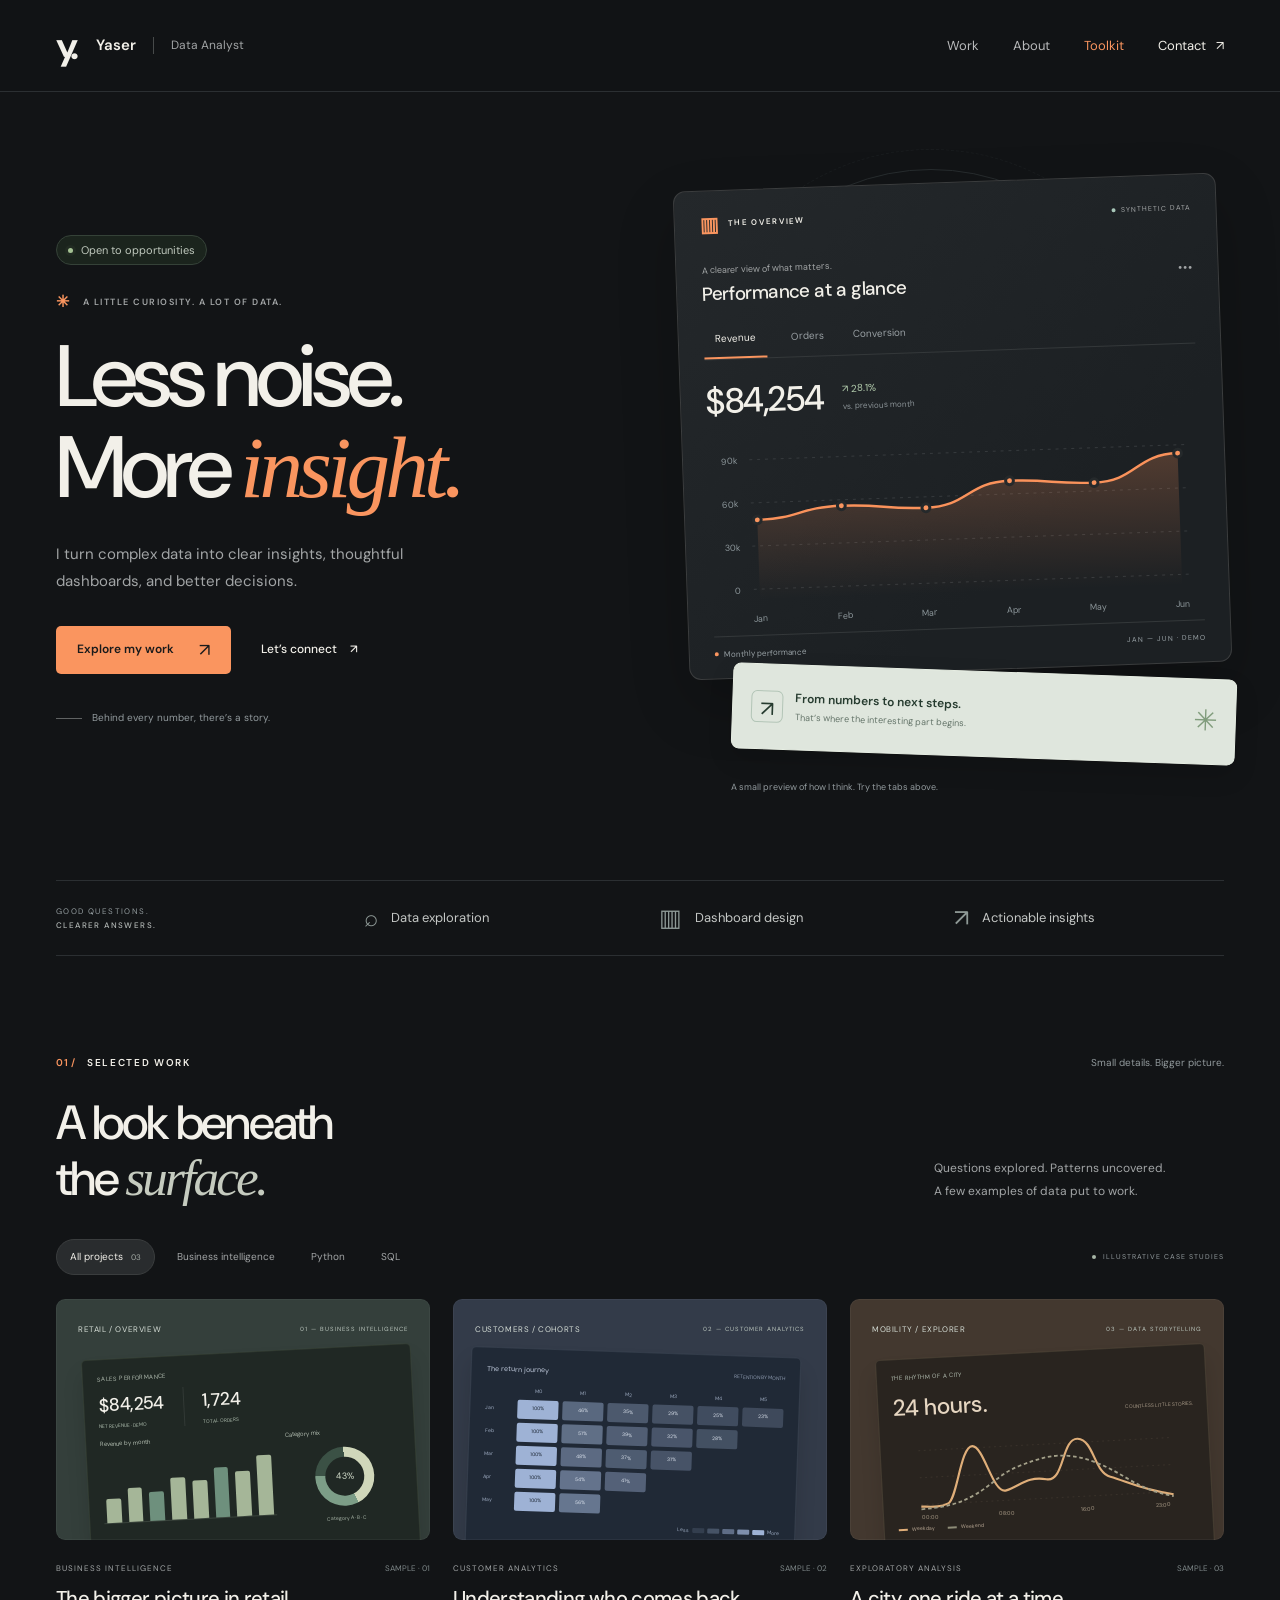
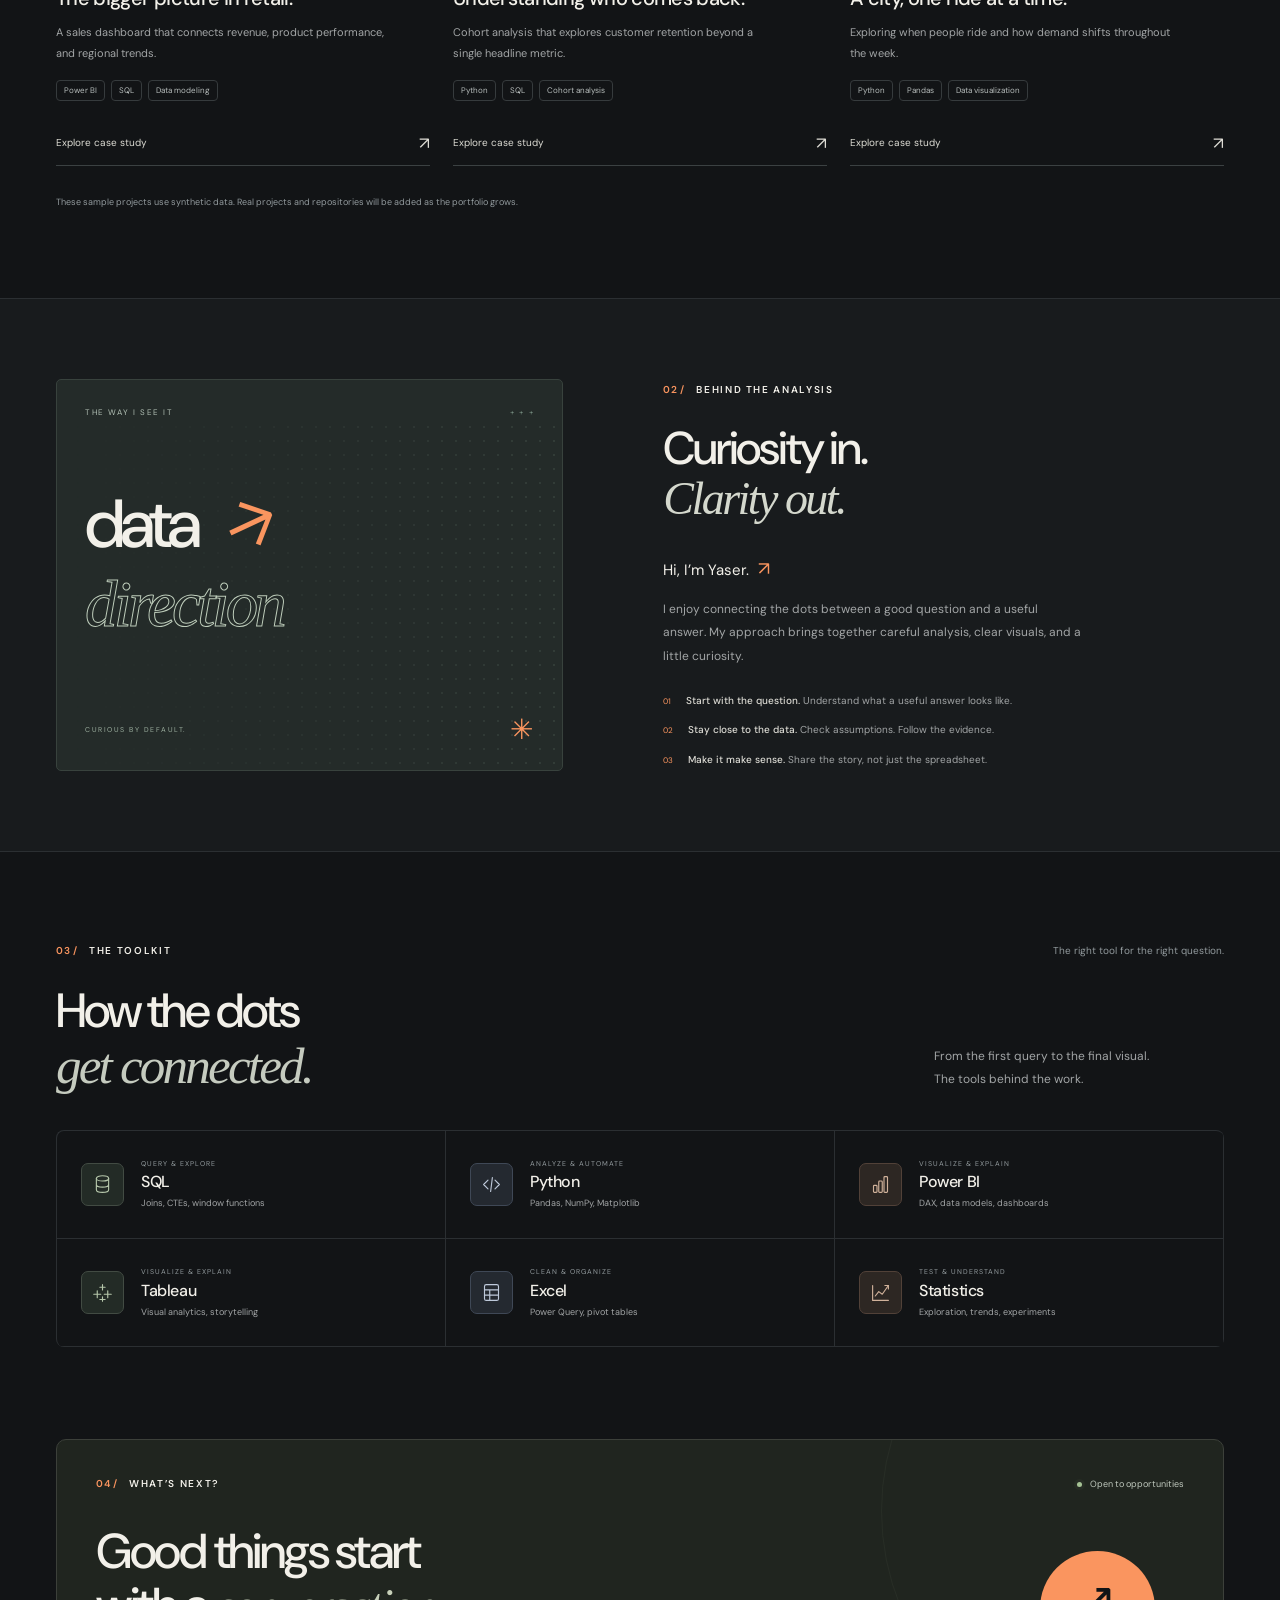
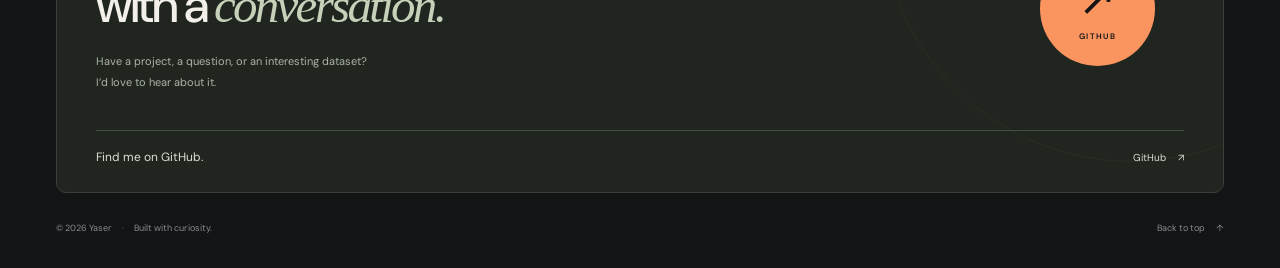
==== index.html @ 21f05e48 "Build interactive data analytics portfolio" ====
<!DOCTYPE html>
<html lang="en">
<head>
  <meta charset="UTF-8">
  <meta name="viewport" content="width=device-width, initial-scale=1.0">
  <meta name="theme-color" content="#121416">
  <meta name="description" content="Yaser's data analytics portfolio. Explore dashboards, thoughtful analysis, and the stories behind the numbers.">
  <meta property="og:type" content="website">
  <meta property="og:title" content="Yaser — Data & direction">
  <meta property="og:description" content="Clear insights. Thoughtful dashboards. Better decisions.">
  <title>Yaser — Data & direction</title>
  <link rel="icon" type="image/svg+xml" href="./assets/favicon.svg">
  <link rel="stylesheet" href="./styles.css">
  <script src="./portfolio.js" defer></script>
  <script src="./app.js" defer></script>
</head>
<body>
  <a class="skip-link" href="#main">Skip to content</a>
  <header class="site-header">
    <div class="container header-inner">
      <a class="brand" href="#home" aria-label="Yaser, home"><span class="brand-mark" data-initials>y.</span><span class="brand-name" data-name>Yaser</span><span class="brand-divider"></span><span class="brand-role" data-role>Data Analyst</span></a>
      <nav aria-label="Main navigation" class="desktop-nav"><a href="#work">Work</a><a href="#about">About</a><a href="#toolkit">Toolkit</a><a href="#contact">Contact <span aria-hidden="true">↗</span></a></nav>
      <button class="menu-toggle" aria-controls="mobile-nav" aria-expanded="false" aria-label="Open navigation"><span></span><span></span></button>
    </div>
    <nav id="mobile-nav" class="mobile-nav" aria-label="Mobile navigation" hidden><a href="#work">Work</a><a href="#about">About</a><a href="#toolkit">Toolkit</a><a href="#contact">Contact ↗</a></nav>
  </header>
  <main id="main" tabindex="-1">
    <section class="hero container" id="home" aria-labelledby="hero-title">
      <div class="hero-copy">
        <div class="availability"><span class="status-dot"></span><span data-availability>Open to opportunities</span></div>
        <p class="eyebrow hero-eyebrow"><span class="tiny-cross" aria-hidden="true">✳</span> A LITTLE CURIOSITY. A LOT OF DATA.</p>
        <h1 id="hero-title">Less noise.<br>More <span class="serif-accent">insight</span><span class="orange-period">.</span></h1>
        <p class="hero-intro" data-introduction>I turn complex data into clear insights, thoughtful dashboards, and better decisions.</p>
        <div class="hero-actions"><a href="#work" class="button button-primary">Explore my work <span aria-hidden="true">↗</span></a><a href="#contact" class="text-link">Let’s connect <span aria-hidden="true">↗</span></a></div>
        <div class="hero-note"><span class="note-line"></span><span>Behind every number, there’s a story.</span></div>
      </div>
      <div class="hero-visual" aria-label="Interactive sample analytics dashboard">
        <div class="visual-orbit orbit-one"></div><div class="visual-orbit orbit-two"></div>
        <div class="dashboard">
          <div class="dashboard-topline"><span class="dashboard-logo"><span aria-hidden="true">▥</span> THE OVERVIEW</span><span class="sample-dot">SYNTHETIC DATA</span></div>
          <div class="dashboard-heading"><div><p class="dashboard-kicker">A clearer view of what matters.</p><h2>Performance at a glance</h2></div><span class="dashboard-menu" aria-hidden="true">···</span></div>
          <div class="dashboard-tabs" role="group" aria-label="Choose a performance metric"><button data-metric="revenue" aria-pressed="true">Revenue</button><button data-metric="orders" aria-pressed="false">Orders</button><button data-metric="conversion" aria-pressed="false">Conversion</button></div>
          <div class="dashboard-metric" aria-live="polite" aria-atomic="true"><span id="metric-value">$84,254</span><div><span class="metric-trend" id="metric-trend">↗ 28.1%</span><span class="metric-comparison">vs. previous month</span></div></div>
          <div class="chart-wrap" id="hero-chart"><div class="chart-tooltip" id="chart-tooltip" hidden></div><svg id="performance-chart" viewBox="0 0 500 196" role="img" aria-labelledby="chart-title chart-desc"><title id="chart-title">Sample monthly revenue</title><desc id="chart-desc">Synthetic revenue rises from January to June. Choose a metric to explore other trends.</desc><defs><linearGradient id="chart-fill" x1="0" y1="0" x2="0" y2="1"><stop offset="0%" stop-color="#fa925b" stop-opacity=".24"/><stop offset="100%" stop-color="#fa925b" stop-opacity="0"/></linearGradient></defs><g class="chart-grid"><path d="M42 20H488M42 64H488M42 108H488M42 152H488"/></g><g class="chart-y" id="chart-y"></g><path id="chart-area" fill="url(#chart-fill)"/><path id="chart-line" fill="none" stroke="#fa925b" stroke-width="2.5" stroke-linecap="round" stroke-linejoin="round"/><g id="chart-points"></g><g class="chart-x"><text x="48" y="185">Jan</text><text x="134" y="185">Feb</text><text x="220" y="185">Mar</text><text x="306" y="185">Apr</text><text x="392" y="185">May</text><text x="478" y="185">Jun</text></g></svg></div>
          <div class="dashboard-bottom"><span><i></i> Monthly performance</span><span>JAN — JUN · DEMO</span></div>
        </div>
        <div class="insight-note"><span class="insight-icon" aria-hidden="true">↗</span><div><strong>From numbers to next steps.</strong><span>That’s where the interesting part begins.</span></div><span class="insight-spark" aria-hidden="true">✳</span></div>
        <span class="visual-caption">A small preview of how I think. Try the tabs above.</span>
      </div>
    </section>
    <div class="container expertise-strip" aria-label="Areas of focus"><span>GOOD QUESTIONS.<br><strong>CLEARER ANSWERS.</strong></span><div><span class="strip-icon" aria-hidden="true">⌕</span> Data exploration</div><div><span class="strip-icon" aria-hidden="true">▥</span> Dashboard design</div><div><span class="strip-icon" aria-hidden="true">↗</span> Actionable insights</div></div>
    <section class="section work-section container" id="work" aria-labelledby="work-title">
      <div class="section-top"><p class="eyebrow"><span class="section-index">01 /</span> SELECTED WORK</p><span class="section-side-note">Small details. Bigger picture.</span></div>
      <div class="section-heading"><h2 id="work-title">A look beneath<br>the <span class="serif-accent">surface.</span></h2><p>Questions explored. Patterns uncovered.<br>A few examples of data put to work.</p></div>
      <div class="work-toolbar"><div class="project-filters" role="group" aria-label="Filter projects"><button data-filter="all" aria-pressed="true">All projects <span>03</span></button><button data-filter="bi" aria-pressed="false">Business intelligence</button><button data-filter="python" aria-pressed="false">Python</button><button data-filter="sql" aria-pressed="false">SQL</button></div><span class="sample-label"><span></span> ILLUSTRATIVE CASE STUDIES</span></div>
      <p class="sr-only" id="filter-status" role="status"></p>
      <div class="projects-grid" id="projects-grid"></div>
      <p id="projects-empty" class="projects-empty" hidden>No projects in this category yet. Try another filter.</p>
      <p class="projects-footnote">These sample projects use synthetic data. Real projects and repositories will be added as the portfolio grows.</p>
    </section>
    <section class="about-section" id="about" aria-labelledby="about-title"><div class="container about-grid">
      <div class="about-visual reveal" aria-hidden="true"><div class="about-art-top"><span>THE WAY I SEE IT</span><span>+ + +</span></div><div class="dot-matrix"></div><div class="about-art-word">data<span>→</span><br><span class="outline-word">direction</span></div><div class="about-art-bottom"><span>CURIOUS BY DEFAULT.</span><span>✳</span></div></div>
      <div class="about-copy reveal"><p class="eyebrow"><span class="section-index">02 /</span> BEHIND THE ANALYSIS</p><h2 id="about-title">Curiosity in.<br><span class="serif-accent">Clarity out.</span></h2><p class="about-intro">Hi, I’m <span data-name>Yaser</span>.<span class="wave" aria-hidden="true"> ↗</span></p><p data-about>I enjoy connecting the dots between a good question and a useful answer. My approach brings together careful analysis, clear visuals, and a little curiosity.</p><div class="approach-list"><div><span>01</span><p><strong>Start with the question.</strong> Understand what a useful answer looks like.</p></div><div><span>02</span><p><strong>Stay close to the data.</strong> Check assumptions. Follow the evidence.</p></div><div><span>03</span><p><strong>Make it make sense.</strong> Share the story, not just the spreadsheet.</p></div></div></div>
    </div></section>
    <section class="section toolkit-section container" id="toolkit" aria-labelledby="toolkit-title"><div class="section-top"><p class="eyebrow"><span class="section-index">03 /</span> THE TOOLKIT</p><span class="section-side-note">The right tool for the right question.</span></div><div class="section-heading"><h2 id="toolkit-title">How the dots<br><span class="serif-accent">get connected.</span></h2><p>From the first query to the final visual.<br>The tools behind the work.</p></div><div class="skills-grid" id="skills-grid"></div></section>
    <section class="contact-section container" id="contact" aria-labelledby="contact-title"><div class="contact-top"><p class="eyebrow"><span class="section-index">04 /</span> WHAT’S NEXT?</p><div class="availability"><span class="status-dot"></span><span data-availability>Open to opportunities</span></div></div><div class="contact-main"><div><h2 id="contact-title">Good things start<br>with a <span class="serif-accent">conversation.</span></h2><p>Have a project, a question, or an interesting dataset?<br>I’d love to hear about it.</p></div><a class="contact-circle" id="contact-cta" href="#contact" aria-label="Contact details"><span aria-hidden="true">↗</span><span>LET’S TALK</span></a></div><div class="contact-bottom"><div id="email-contact"><span class="contact-placeholder">Contact details coming soon.</span></div><div class="social-links" id="social-links"></div></div></section>
  </main>
  <footer class="container site-footer"><span>© <span id="current-year">2026</span> <span data-name>Yaser</span><span class="footer-dot">·</span>Built with curiosity.</span><a href="#home">Back to top <span aria-hidden="true">↑</span></a></footer>
  <dialog id="case-study" class="case-dialog" aria-labelledby="case-title"><div class="dialog-header"><a href="#work" class="dialog-brand" tabindex="-1">THE WORK / A CLOSER LOOK</a><button id="close-case" class="close-dialog" aria-label="Close case study">✕</button></div><div id="case-content"></div></dialog>
  <noscript><div class="noscript-note">Enable JavaScript to explore the interactive charts, projects, and toolkit.</div></noscript>
</body>
</html>
---- styles.css ----
@import url('https://fonts.googleapis.com/css2?family=DM+Sans:wght@400;450;500;550;600;650;700&display=swap');
:root {
  --bg:#121416;
  --surface:#1b1e21;
  --surface-raised:#22262a;
  --text:#f2f0e9;
  --muted:#a2a5a6;
  --subtle:#929a9d;
  --line:#2b2f32;
  --orange:#fa955f;
  --mint:#a8c7b9;
  --blue:#9dabbf;
  --radius:14px;
  --font:'DM Sans',-apple-system,BlinkMacSystemFont,'Segoe UI',sans-serif
}
* {
  box-sizing:border-box
}
html {
  scroll-behavior:smooth;
  scroll-padding-top:110px
}
body {
  margin:0;
  background:var(--bg);
  color:var(--text);
  font-family:var(--font);
  font-size:15px;
  line-height:1.65;
  -webkit-font-smoothing:antialiased
}
body.dialog-open {
  overflow:hidden
}
button,a,input {
  -webkit-tap-highlight-color:transparent
}
button,a {
  touch-action:manipulation
}
button {
  font:inherit
}
button,a {
  outline-offset:6px
}
button:focus-visible,a:focus-visible,[tabindex]:focus-visible {
  outline:2px solid var(--orange)
}
a {
  color:inherit;
  text-decoration:none
}
button {
  cursor:pointer
}
button:disabled {
  cursor:default
}
::selection {
  background:var(--orange);
  color:var(--bg)
}
h1,h2,h3,p {
  margin:0
}
h1,h2,h3 {
  font-weight:500;
  line-height:1.12
}
button {
  color:inherit
}
svg {
  display:block
}
button[hidden],[hidden] {
  display:none!important
}
.container {
  width:min(1200px,calc(100% - 112px));
  margin-inline:auto
}
.sr-only {
  position:absolute;
  width:1px;
  height:1px;
  padding:0;
  margin:-1px;
  overflow:hidden;
  clip:rect(0,0,0,0);
  white-space:nowrap;
  border:0
}
.skip-link {
  position:fixed;
  top:12px;
  left:12px;
  padding:10px 18px;
  background:var(--orange);
  color:var(--bg);
  z-index:20;
  transform:translateY(-200%)
}
.skip-link:focus {
  transform:none
}
.site-header {
  position:sticky;
  top:0;
  z-index:10;
  background:rgba(18,20,22,.94);
  backdrop-filter:blur(16px);
  border-bottom:1px solid var(--line)
}
.header-inner {
  height:91px;
  display:flex;
  align-items:center;
  justify-content:space-between
}
.brand {
  display:flex;
  align-items:center;
  gap:14px
}
.brand-mark {
  font-size:38px;
  font-weight:700;
  letter-spacing:-5px;
  margin-right:8px;
  line-height:1
}
.brand-mark::first-letter {
  color:var(--text)
}
.brand-name {
  font-weight:600;
  font-size:15px
}
.brand-divider {
  height:17px;
  width:1px;
  background:#474a4a;
  margin-inline:3px
}
.brand-role {
  color:var(--muted);
  font-size:12px
}
.desktop-nav {
  display:flex;
  gap:34px;
  font-size:13px
}
.desktop-nav a {
  color:#b9babb;
  transition:color .2s
}
.desktop-nav a:hover,.desktop-nav a.active {
  color:var(--orange)
}
.desktop-nav a:last-child {
  color:var(--text)
}
.desktop-nav a span {
  margin-left:7px
}
.menu-toggle,.mobile-nav {
  display:none
}
.hero {
  padding-top:77px;
  padding-bottom:87px;
  display:grid;
  grid-template-columns:1.04fr 1fr;
  gap:60px;
  align-items:center;
  min-height:660px
}
.availability {
  display:inline-flex;
  align-items:center;
  gap:8px;
  font-size:11px;
  color:#bfc8bd
}
.hero .availability {
  padding:5px 11px;
  border:1px solid #354238;
  border-radius:30px;
  background:#1b241d
}
.status-dot {
  display:inline-block;
  width:5px;
  height:5px;
  background:#a5c294;
  border-radius:50%;
  box-shadow:0 0 0 3px #a5c2940a
}
.eyebrow {
  font-size:10px;
  font-weight:600;
  letter-spacing:1.65px;
  display:flex;
  align-items:center;
  gap:12px
}
.hero-eyebrow {
  margin-top:29px;
  color:var(--muted);
  letter-spacing:1.5px;
  font-size:9px
}
.tiny-cross {
  font-size:16px;
  color:var(--orange);
  line-height:1
}
.hero h1 {
  font-size:clamp(62px,6.8vw,94px);
  letter-spacing:-5px;
  line-height:1.04;
  margin-top:22px;
  font-weight:500
}
.serif-accent {
  font-family:Georgia,'Times New Roman',serif;
  font-style:italic;
  font-weight:400;
  letter-spacing:-.055em
}
.hero h1 .serif-accent {
  color:var(--orange)
}
.orange-period {
  color:var(--orange);
  margin-left:1px
}
.hero-intro {
  margin-top:27px;
  max-width:385px;
  font-size:15px;
  line-height:1.85;
  color:var(--muted)
}
.hero-actions {
  display:flex;
  align-items:center;
  gap:30px;
  margin-top:30px
}
.button {
  display:inline-flex;
  align-items:center;
  justify-content:center;
  gap:25px;
  border:1px solid transparent;
  border-radius:5px;
  padding:13px 20px;
  font-weight:600;
  font-size:12px;
  transition:background .2s,transform .2s
}
.button:hover {
  transform:translateY(-2px)
}
.button-primary {
  background:var(--orange);
  color:#191a1b
}
.button-primary:hover {
  background:#ffad80
}
.button span {
  font-size:18px;
  font-weight:400;
  line-height:1
}
.text-link {
  font-size:12px;
  font-weight:500
}
.text-link span {
  display:inline-block;
  margin-left:10px;
  transition:transform .2s
}
.text-link:hover span {
  transform:translate(3px,-3px)
}
.hero-note {
  display:flex;
  align-items:center;
  gap:10px;
  margin-top:36px;
  color:var(--subtle);
  font-size:10px
}
.note-line {
  height:1px;
  width:26px;
  background:#606363
}
.hero-visual {
  position:relative;
  isolation:isolate;
  padding-block:13px 36px
}
.visual-orbit {
  position:absolute;
  border:1px solid #272c2e;
  border-radius:50%;
  z-index:-1;
  pointer-events:none
}
.orbit-one {
  width:440px;
  height:440px;
  top:0;
  left:30px
}
.orbit-two {
  width:480px;
  height:480px;
  top:-20px;
  left:10px;
  border-style:dashed;
  opacity:.35
}
.dashboard {
  position:relative;
  border:1px solid #3b3d3e;
  background:linear-gradient(140deg,#24282b,#1c2023 70%);
  border-radius:12px;
  padding:23px 25px 17px;
  box-shadow:0 25px 60px #0003;
  transform:rotate(-2deg)
}
.dashboard-topline {
  display:flex;
  align-items:center;
  justify-content:space-between;
  font-size:8px;
  letter-spacing:1.3px
}
.dashboard-logo {
  display:flex;
  gap:8px;
  align-items:center;
  font-weight:600
}
.dashboard-logo>span {
  font-size:20px;
  color:var(--orange);
  line-height:1
}
.sample-dot {
  color:var(--muted);
  font-size:7px;
  letter-spacing:1px
}
.sample-dot::before {
  content:'';
  display:inline-block;
  width:4px;
  height:4px;
  background:var(--mint);
  border-radius:50%;
  margin-right:5px;
  vertical-align:middle
}
.dashboard-heading {
  display:flex;
  justify-content:space-between;
  align-items:center;
  margin-top:29px
}
.dashboard-kicker {
  font-size:9px;
  color:var(--muted);
  margin-bottom:5px
}
.dashboard h2 {
  font-size:19px;
  letter-spacing:-.6px
}
.dashboard-menu {
  font-size:25px;
  color:var(--muted);
  line-height:1
}
.dashboard-tabs {
  display:flex;
  gap:9px;
  margin-top:19px;
  border-bottom:1px solid #34383a
}
.dashboard-tabs button {
  border:0;
  border-bottom:2px solid transparent;
  background:none;
  padding:7px 3px 9px;
  color:#989fa3;
  font-size:10px;
  min-width:63px;
  min-height:36px;
  transition:color .2s
}
.dashboard-tabs button[aria-pressed=true] {
  border-color:var(--orange);
  color:var(--text)
}
.dashboard-tabs button:hover {
  color:var(--orange)
}
.dashboard-metric {
  display:flex;
  align-items:center;
  gap:19px;
  margin-top:20px
}
.dashboard-metric>span {
  font-size:35px;
  font-weight:500;
  letter-spacing:-1.5px;
  font-variant-numeric:tabular-nums;
  line-height:1.2
}
.dashboard-metric>div {
  display:flex;
  flex-direction:column;
  gap:2px
}
.metric-trend {
  font-size:10px;
  color:#b5cfaf
}
.metric-comparison {
  font-size:8px;
  color:#8b9397
}
.chart-wrap {
  margin-top:19px;
  position:relative
}
.chart-wrap svg {
  width:100%;
  height:auto;
  overflow:visible
}
.chart-grid path {
  stroke:#373b3e;
  stroke-width:1;
  stroke-dasharray:3 5;
  fill:none
}
.chart-y,.chart-x {
  font-size:9px;
  fill:#8c969a
}
.chart-x text {
  text-anchor:middle
}
.chart-y text {
  text-anchor:end
}
.chart-point {
  fill:var(--orange);
  stroke:#25292b;
  stroke-width:3;
  transition:r .2s
}
.chart-point:hover,.chart-point:focus {
  r:6;
  stroke:var(--text);
  outline:none
}
.chart-point:focus-visible {
  stroke:var(--text);
  stroke-width:3
}
.chart-tooltip {
  position:absolute;
  z-index:2;
  pointer-events:none;
  background:var(--text);
  color:var(--bg);
  padding:5px 9px;
  border-radius:4px;
  font-size:10px;
  white-space:nowrap;
  transform:translate(-50%,-115%);
  box-shadow:0 3px 15px #0003
}
.dashboard-bottom {
  display:flex;
  justify-content:space-between;
  align-items:center;
  border-top:1px solid #34383a;
  padding-top:11px;
  margin-top:2px;
  font-size:8px;
  color:#99a2a6
}
.dashboard-bottom>span:first-child {
  display:flex;
  align-items:center;
  gap:5px
}
.dashboard-bottom i {
  background:var(--orange);
  height:4px;
  width:4px;
  border-radius:50%
}
.dashboard-bottom>span:last-child {
  font-size:7px;
  letter-spacing:1px
}
.insight-note {
  position:relative;
  display:flex;
  align-items:center;
  gap:12px;
  margin:0 -12px 0 51px;
  padding:18px 18px;
  background:#dfe6dd;
  border:1px solid #e7eee3;
  border-radius:8px;
  transform:rotate(2deg);
  box-shadow:0 10px 25px #0002;
  color:#263b2f
}
.insight-icon {
  height:32px;
  width:32px;
  border:1px solid #b3c5b7;
  border-radius:6px;
  font-size:22px;
  display:grid;
  place-items:center
}
.insight-note strong {
  display:block;
  font-size:12px;
  font-weight:600
}
.insight-note div>span {
  font-size:9px;
  color:#647469;
  display:block;
  margin-top:2px
}
.insight-spark {
  font-size:29px;
  margin-left:auto;
  color:#809c7c
}
.visual-caption {
  position:absolute;
  bottom:-2px;
  left:50px;
  color:var(--subtle);
  font-size:9px
}
.expertise-strip {
  display:grid;
  grid-template-columns:1.05fr 1fr 1fr 1fr;
  align-items:center;
  border-top:1px solid var(--line);
  border-bottom:1px solid var(--line);
  padding-block:23px;
  gap:25px
}
.expertise-strip>span {
  font-size:8px;
  letter-spacing:1.4px;
  color:var(--subtle);
  line-height:1.8
}
.expertise-strip strong {
  font-weight:500;
  color:#b3b8b6
}
.expertise-strip>div {
  display:flex;
  align-items:center;
  gap:13px;
  font-size:13px;
  color:#c4c7c5
}
.strip-icon {
  font-size:24px;
  color:#8e9996;
  line-height:1
}
.section {
  padding-block:99px 88px
}
.section-top {
  display:flex;
  justify-content:space-between;
  align-items:center
}
.section-index {
  color:var(--orange);
  letter-spacing:.5px;
  font-size:10px
}
.section-side-note {
  font-size:10px;
  color:var(--subtle)
}
.section-heading {
  display:flex;
  align-items:flex-end;
  justify-content:space-between;
  gap:35px;
  margin-top:25px
}
.section-heading h2,.about-copy h2 {
  font-size:48px;
  letter-spacing:-2.2px;
  line-height:1.1
}
.section-heading>p {
  color:var(--muted);
  font-size:12px;
  line-height:1.9;
  margin-bottom:3px;
  width:290px
}
.section-heading .serif-accent {
  color:#c5cbbf;
  font-size:1.065em
}
.work-toolbar {
  display:flex;
  align-items:center;
  justify-content:space-between;
  gap:20px;
  margin-block:33px 24px
}
.project-filters {
  display:flex;
  gap:8px;
  flex-wrap:wrap
}
.project-filters button {
  background:transparent;
  border:1px solid transparent;
  border-radius:30px;
  padding:7px 13px;
  min-height:36px;
  font-size:10px;
  color:var(--muted);
  transition:background .2s,color .2s,border-color .2s
}
.project-filters button[aria-pressed=true] {
  background:#292c2e;
  border-color:#3a3d3e;
  color:var(--text)
}
.project-filters button:hover {
  color:var(--text);
  border-color:#424649
}
.project-filters button>span {
  font-size:8px;
  color:#a3aaa5;
  margin-left:5px
}
.sample-label {
  font-size:7px;
  color:var(--subtle);
  letter-spacing:1px;
  display:flex;
  align-items:center;
  gap:7px;
  white-space:nowrap
}
.sample-label>span {
  display:block;
  width:4px;
  height:4px;
  border-radius:50%;
  background:#a7b5a6
}
.projects-grid {
  display:grid;
  grid-template-columns:repeat(3,minmax(0,1fr));
  gap:23px
}
.projects-empty {
  grid-column:1/-1;
  width:100%;
  padding:34px 24px;
  border:1px dashed #3b4345;
  border-radius:var(--radius);
  background:var(--surface);
  color:var(--muted);
  text-align:center;
  font-size:13px
}
.project-card {
  min-width:0;
  animation:card-in .4s both
}
.project-visual {
  height:241px;
  border-radius:9px;
  position:relative;
  overflow:hidden;
  padding:24px 22px;
  isolation:isolate;
  transition:transform .35s
}
.project-preview-button {
  border:0;
  background:none;
  padding:0;
  text-align:left;
  width:100%;
  display:block;
  border-radius:9px
}
.project-preview-button:hover .project-visual {
  transform:translateY(-4px)
}
.project-preview-button:focus-visible {
  outline-offset:5px
}
.project-visual::after {
  content:'';
  position:absolute;
  inset:0;
  box-shadow:inset 0 0 0 1px #ffffff0b;
  border-radius:9px;
  pointer-events:none
}
.retail-visual {
  background:#343f3b
}
.retention-visual {
  background:#333b49
}
.mobility-visual {
  background:#43382f
}
.preview-topline {
  display:flex;
  align-items:center;
  justify-content:space-between;
  color:#d6ded7;
  font-size:8px;
  letter-spacing:.6px
}
.preview-topline span:last-child {
  font-size:6px;
  color:#bbc6be;
  letter-spacing:1px
}
.mini-dashboard {
  background:#202824;
  border:1px solid #899e7929;
  border-radius:5px;
  position:relative;
  margin-top:16px;
  box-shadow:0 15px 20px #0002;
  padding:15px 14px;
  transform:rotate(-3deg) translateX(8px);
  height:205px;
  transition:transform .4s
}
.project-preview-button:hover .mini-dashboard {
  transform:rotate(0) translateY(-2px)
}
.mini-eyebrow {
  color:#afbaae;
  font-size:6px;
  letter-spacing:.4px
}
.mini-stat-row {
  display:flex;
  gap:19px;
  margin-block:6px 10px
}
.mini-stat-row strong {
  font-size:18px;
  color:#f2f0e9;
  font-weight:500;
  letter-spacing:-.5px
}
.mini-stat-row small {
  display:block;
  font-size:5px;
  line-height:1.5;
  color:#a9b8aa;
  margin-top:2px
}
.mini-stat-row>span:nth-child(2) {
  padding-left:18px;
  border-left:1px solid #ffffff15
}
.mini-columns {
  display:grid;
  grid-template-columns:1.5fr 1fr;
  gap:12px
}
.mini-chart-title {
  font-size:6px;
  color:#afbaae
}
.mini-bar-chart {
  display:flex;
  align-items:end;
  gap:7px;
  height:66px;
  margin-top:8px;
  border-bottom:1px solid #cbdcc026;
  padding-inline:3px
}
.mini-bar-chart i {
  display:block;
  flex:1;
  background:#b4c6a5;
  border-radius:2px 2px 0 0;
  opacity:.9
}
.mini-bar-chart i:nth-child(3n) {
  background:#779c87
}
.mini-donut {
  width:59px;
  height:59px;
  border-radius:50%;
  margin:9px auto;
  background:conic-gradient(#d0d7ba 0 43%,#7c9d87 43% 76%,#3b5145 76% 100%);
  position:relative
}
.mini-donut::after {
  content:'43%';
  position:absolute;
  inset:10px;
  display:grid;
  place-items:center;
  background:#202824;
  border-radius:50%;
  font-size:9px;
  color:#d4decc
}
.mini-legend {
  font-size:5px;
  color:#a9b6a9;
  text-align:center
}
.mini-heatmap {
  margin-top:16px;
  padding:15px;
  background:#202936;
  border:1px solid #8d9bac2b;
  border-radius:5px;
  transform:rotate(2deg) translateX(-7px);
  height:198px;
  box-shadow:0 15px 20px #0002;
  transition:transform .4s
}
.project-preview-button:hover .mini-heatmap {
  transform:rotate(0)
}
.heatmap-heading {
  display:flex;
  justify-content:space-between;
  align-items:center;
  font-size:7px;
  color:#c2ccde;
  margin-bottom:12px
}
.heatmap-heading span:last-child {
  font-size:5px;
  color:#8f9cb1
}
.heatmap-grid {
  display:grid;
  grid-template-columns:28px repeat(6,1fr);
  gap:4px;
  align-items:center
}
.heat-cell {
  display:grid;
  place-items:center;
  border-radius:2px;
  font-size:5px;
  height:19px;
  background:rgba(158,178,213,var(--heat));
  color:#dfe6f0
}
.heat-cell.high {
  color:#17212d
}
.heat-label {
  font-size:5px;
  color:#a0aec4
}
.heat-col {
  font-size:5px;
  color:#a0aec4;
  text-align:center
}
.heatmap-legend {
  display:flex;
  gap:3px;
  justify-content:flex-end;
  align-items:center;
  margin-top:10px;
  font-size:5px;
  color:#9faec5
}
.heatmap-legend i {
  width:12px;
  height:5px;
  background:rgba(158,178,213,var(--heat));
  border-radius:1px
}
.mini-mobility {
  margin-top:16px;
  border:1px solid #ac957633;
  background:#29241f;
  border-radius:5px;
  padding:14px 14px 10px;
  transform:rotate(-3deg) translateX(8px);
  height:203px;
  transition:transform .4s;
  box-shadow:0 15px 20px #0002
}
.project-preview-button:hover .mini-mobility {
  transform:rotate(0)
}
.mobility-stats {
  display:flex;
  align-items:flex-end;
  justify-content:space-between;
  margin-block:6px 10px
}
.mobility-stats strong {
  font-size:23px;
  font-weight:500;
  color:#e6d6c1;
  letter-spacing:-.5px
}
.mobility-stats span {
  font-size:5px;
  color:#a99b88;
  padding-bottom:5px
}
.mini-line-chart {
  width:100%;
  height:83px;
  overflow:visible
}
.mobility-legend {
  display:flex;
  gap:13px;
  font-size:5px;
  color:#bcab97;
  margin-top:5px
}
.mobility-legend span::before {
  content:'';
  display:inline-block;
  width:9px;
  height:2px;
  background:#dfae79;
  vertical-align:middle;
  margin-right:4px
}
.mobility-legend span:last-child::before {
  background:#8d8c77
}
.project-content {
  padding-top:22px
}
.project-meta {
  display:flex;
  align-items:center;
  justify-content:space-between;
  font-size:8px;
  color:var(--muted)
}
.project-meta>span:first-child {
  letter-spacing:1px;
  text-transform:uppercase
}
.project-meta>span:last-child {
  color:#7f8889
}
.project-card h3 {
  font-size:20px;
  letter-spacing:-.65px;
  line-height:1.35;
  margin-top:10px
}
.project-card p {
  font-size:11px;
  line-height:1.85;
  color:var(--muted);
  margin-top:10px;
  min-height:42px;
  max-width:330px
}
.project-tags {
  display:flex;
  gap:6px;
  flex-wrap:wrap;
  margin-top:16px
}
.project-tags span {
  font-size:8px;
  border:1px solid #363b3d;
  border-radius:4px;
  padding:3px 7px;
  color:#b7bdbc
}
.case-link {
  margin-top:20px;
  border:none;
  border-bottom:1px solid #3b4142;
  background:none;
  padding:8px 0;
  min-height:44px;
  width:100%;
  display:flex;
  justify-content:space-between;
  align-items:center;
  font-size:10px;
  color:#dddcd4;
  transition:color .2s,border-color .2s
}
.case-link span {
  font-size:17px;
  font-weight:400
}
.case-link:hover {
  color:var(--orange);
  border-color:var(--orange)
}
.projects-footnote {
  color:var(--subtle);
  font-size:9px;
  margin-top:29px
}
.about-section {
  background:#181b1d;
  border-block:1px solid var(--line);
  padding-block:80px
}
.about-grid {
  display:grid;
  grid-template-columns:.95fr 1.05fr;
  align-items:center;
  gap:100px
}
.about-visual {
  background:#242b29;
  min-height:392px;
  position:relative;
  border:1px solid #38423d;
  overflow:hidden;
  padding:26px 28px;
  border-radius:5px
}
.about-art-top {
  display:flex;
  justify-content:space-between;
  font-size:8px;
  letter-spacing:1.6px;
  color:#b2c0b5
}
.about-art-top>span:last-child {
  color:#71877b
}
.dot-matrix {
  position:absolute;
  inset:40px 0 0 0;
  background-image:radial-gradient(#65776c 1px,transparent 1px);
  background-size:14px 14px;
  opacity:.23;
  mask-image:linear-gradient(90deg,transparent,#000)
}
.about-art-word {
  position:relative;
  font-size:68px;
  font-weight:500;
  letter-spacing:-5px;
  line-height:1.15;
  padding-top:66px;
  white-space:nowrap
}
.about-art-word>span:first-child {
  color:var(--orange);
  font-weight:400;
  font-size:65px;
  margin-left:30px;
  display:inline-block;
  transform:rotate(-25deg)
}
.outline-word {
  color:transparent;
  -webkit-text-stroke:1px #becdbb;
  font-family:Georgia,serif;
  font-style:italic;
  font-size:65px;
  letter-spacing:-3.8px
}
.about-art-bottom {
  position:absolute;
  bottom:26px;
  left:28px;
  right:28px;
  display:flex;
  justify-content:space-between;
  align-items:center;
  color:#9caf9f;
  font-size:7px;
  letter-spacing:1.5px
}
.about-art-bottom>span:last-child {
  font-size:28px;
  color:var(--orange);
  line-height:1
}
.about-copy h2 {
  margin-top:24px;
  font-size:46px
}
.about-copy h2 .serif-accent {
  color:#d4d8cd
}
.about-intro {
  font-size:15px!important;
  color:var(--text)!important;
  margin-top:25px!important
}
.wave {
  color:var(--orange);
  font-size:19px;
  margin-left:4px
}
.about-copy>p:not(.eyebrow) {
  font-size:12px;
  color:var(--muted);
  line-height:1.95;
  margin-top:11px;
  max-width:420px
}
.approach-list {
  margin-top:25px
}
.approach-list>div {
  display:flex;
  gap:15px;
  margin-top:13px;
  align-items:baseline
}
.approach-list>div>span {
  font-size:8px;
  color:var(--orange)
}
.approach-list p {
  font-size:10px;
  color:var(--muted)
}
.approach-list strong {
  color:#dddcd5;
  font-weight:500
}
.toolkit-section {
  padding-block:91px 92px
}
.skills-grid {
  display:grid;
  grid-template-columns:repeat(3,1fr);
  margin-top:36px;
  border-top:1px solid var(--line);
  border-left:1px solid var(--line);
  border-radius:8px;
  overflow:hidden
}
.skill {
  display:flex;
  gap:17px;
  align-items:center;
  padding:27px 24px;
  border-right:1px solid var(--line);
  border-bottom:1px solid var(--line);
  transition:background .25s
}
.skill:hover {
  background:#1c2122
}
.skill-icon {
  display:grid;
  place-items:center;
  width:43px;
  height:43px;
  border:1px solid #424b43;
  border-radius:7px;
  background:#232b26;
  color:#b5c6aa;
  flex-shrink:0
}
.skill:nth-child(3n+2) .skill-icon {
  color:#bec9da;
  background:#242930;
  border-color:#3f4856
}
.skill:nth-child(3n) .skill-icon {
  color:#d1b29b;
  background:#2d2723;
  border-color:#514138
}
.skill-icon svg {
  height:21px;
  width:21px;
  stroke:currentColor;
  stroke-width:1.3;
  fill:none;
  stroke-linecap:round;
  stroke-linejoin:round
}
.skill-category {
  font-size:7px;
  color:var(--subtle);
  letter-spacing:1px;
  text-transform:uppercase
}
.skill h3 {
  font-size:16px;
  letter-spacing:-.4px;
  margin-top:4px
}
.skill-description {
  font-size:9px;
  color:var(--muted);
  margin-top:5px
}
.contact-section {
  padding:36px 39px 24px;
  border:1px solid #3c403a;
  background:#20251f;
  border-radius:10px;
  position:relative;
  overflow:hidden
}
.contact-section::before {
  content:'';
  position:absolute;
  right:-160px;
  top:-180px;
  height:500px;
  width:500px;
  border:1px solid #a5b28e10;
  border-radius:50%;
  pointer-events:none
}
.contact-top {
  display:flex;
  justify-content:space-between;
  align-items:center
}
.contact-top .availability {
  font-size:9px
}
.contact-main {
  display:flex;
  justify-content:space-between;
  align-items:center;
  gap:30px;
  padding-block:32px 38px
}
.contact-main h2 {
  font-size:49px;
  letter-spacing:-2.3px;
  line-height:1.1
}
.contact-main h2 .serif-accent {
  color:#c7d0b9
}
.contact-main p {
  font-size:11px;
  color:#adb4a5;
  margin-top:18px;
  line-height:1.9
}
.contact-circle {
  width:115px;
  height:115px;
  background:var(--orange);
  color:var(--bg);
  border-radius:50%;
  display:flex;
  flex-direction:column;
  justify-content:center;
  align-items:center;
  flex-shrink:0;
  margin-right:29px;
  transition:transform .3s,background .3s
}
.contact-circle:hover {
  transform:rotate(-8deg);
  background:#ffac7e
}
.contact-circle>span:first-child {
  font-size:46px;
  font-family:Arial,sans-serif;
  line-height:1.1
}
.contact-circle>span:last-child {
  font-size:8px;
  letter-spacing:1.3px;
  margin-top:5px;
  font-weight:600
}
.contact-circle.unconfigured {
  background:#c7d0b9
}
.contact-bottom {
  display:flex;
  justify-content:space-between;
  align-items:center;
  border-top:1px solid #444d3f;
  padding-top:17px;
  font-size:12px;
  color:#dae0d1;
  gap:20px
}
.contact-placeholder {
  color:#aeb7a5;
  font-size:11px
}
.email-link {
  border-bottom:1px solid #8e9b7d;
  padding-bottom:3px
}
.social-links {
  display:flex;
  gap:25px;
  font-size:10px
}
.social-links a {
  display:flex;
  gap:12px;
  align-items:center
}
.social-links a:hover,.email-link:hover {
  color:var(--orange)
}
.site-footer {
  display:flex;
  justify-content:space-between;
  gap:20px;
  padding-block:28px 32px;
  font-size:9px;
  color:#888f8e
}
.footer-dot {
  margin-inline:10px;
  color:#596160
}
.site-footer>a span {
  margin-left:9px
}
.site-footer>a:hover {
  color:var(--text)
}
.case-dialog {
  width:min(760px,calc(100% - 36px));
  max-height:calc(100dvh - 60px);
  padding:0;
  color:var(--text);
  background:#1b1f21;
  border:1px solid #474e4e;
  border-radius:12px;
  box-shadow:0 25px 100px #0006
}
.case-dialog::backdrop {
  background:#090c0deb;
  backdrop-filter:blur(8px)
}
.dialog-header {
  position:sticky;
  top:0;
  background:#1b1f21;
  display:flex;
  align-items:center;
  justify-content:space-between;
  padding:19px 30px;
  border-bottom:1px solid var(--line);
  z-index:1
}
.dialog-brand {
  font-size:8px;
  letter-spacing:1.5px;
  color:var(--muted)
}
.close-dialog {
  height:32px;
  width:32px;
  background:#2a3032;
  border:1px solid #41494a;
  border-radius:50%;
  font-size:14px;
  display:grid;
  place-items:center
}
.close-dialog:hover {
  background:#3b4445
}
.case-body {
  padding:30px 38px 37px
}
.case-label {
  font-size:8px;
  letter-spacing:1.4px;
  color:var(--orange);
  text-transform:uppercase
}
.case-body h2 {
  font-size:40px;
  letter-spacing:-1.6px;
  margin-top:15px;
  max-width:530px;
  line-height:1.15
}
.case-summary {
  font-size:13px;
  color:#b4bcbd;
  margin-top:18px;
  line-height:1.85
}
.case-meta {
  display:flex;
  gap:23px;
  margin-top:20px;
  border-block:1px solid #353d3e;
  padding-block:15px
}
.case-meta div {
  display:flex;
  flex-direction:column;
  gap:4px;
  font-size:10px
}
.case-meta span {
  font-size:8px;
  letter-spacing:1px;
  text-transform:uppercase;
  color:var(--subtle)
}
.case-data-note {
  padding:14px 17px;
  background:#292d25;
  border:1px solid #434938;
  border-radius:5px;
  font-size:10px;
  color:#bec5ae;
  margin-top:23px
}
.case-section {
  margin-top:27px
}
.case-section>h3 {
  font-size:11px;
  color:var(--orange);
  letter-spacing:1px;
  text-transform:uppercase;
  margin-bottom:12px
}
.case-question {
  font-size:19px;
  line-height:1.5;
  letter-spacing:-.4px;
  color:#e9eae2
}
.case-process {
  list-style:none;
  padding:0;
  margin:0;
  counter-reset:steps
}
.case-process li {
  position:relative;
  padding-left:32px;
  margin-top:18px;
  counter-increment:steps
}
.case-process li::before {
  content:'0' counter(steps);
  position:absolute;
  left:0;
  top:2px;
  font-size:9px;
  color:#93ac9a
}
.case-process strong {
  display:block;
  font-weight:500;
  font-size:13px;
  margin-bottom:5px
}
.case-process p,.case-section>p:not(.case-question) {
  font-size:12px;
  line-height:1.85;
  color:#adb6b8
}
.case-links {
  display:flex;
  gap:15px;
  flex-wrap:wrap;
  margin-top:25px
}
.case-links .button {
  padding:10px 16px;
  font-size:10px
}
.button-secondary {
  background:#2b3332;
  border-color:#46524e;
  color:#dce3db
}
.case-visual {
  margin-top:24px;
  border-radius:8px;
  overflow:hidden
}
.case-visual .project-visual {
  height:260px;
  padding-inline:50px;
  pointer-events:none
}
.case-visual .mini-dashboard,.case-visual .mini-heatmap,.case-visual .mini-mobility {
  width:min(370px,100%);
  margin-inline:auto;
  transform:none
}
.case-visual .preview-topline {
  width:min(400px,100%);
  margin-inline:auto
}
.contact-notice {
  margin-top:8px;
  font-size:11px;
  color:#d5dfc8;
  max-width:280px;
  animation:card-in .3s both
}
.noscript-note {
  padding:14px;
  text-align:center;
  background:#282d25;
  color:var(--text);
  font-size:13px
}
.reveal {
  opacity:1
}
.js-animations .reveal {
  opacity:0;
  transform:translateY(16px);
  transition:opacity .65s,transform .65s
}
.js-animations .reveal.visible {
  opacity:1;
  transform:none
}
@keyframes card-in {
  from {
    opacity:0;
    transform:translateY(10px)
  }
  to {
    opacity:1;
    transform:translateY(0)
  }
}
@media(min-width:1600px) {
  .hero {
    padding-block:100px;
    min-height:700px
  }
}
@media(max-width:1150px) {
  .container {
    width:calc(100% - 72px)
  }
  .hero {
    gap:35px
  }
  .hero h1 {
    font-size:78px;
    letter-spacing:-4px
  }
  .hero-intro {
    font-size:14px
  }
  .dashboard {
    padding:21px 20px 14px
  }
  .dashboard h2 {
    font-size:17px
  }
  .dashboard-metric>span {
    font-size:31px
  }
  .insight-note {
    margin-left:28px;
    margin-right:-5px;
    padding:15px
  }
  .insight-note strong {
    font-size:11px
  }
  .insight-note div>span {
    font-size:8px
  }
  .orbit-one {
    width:360px;
    height:360px
  }
  .orbit-two {
    width:400px;
    height:400px;
    left:-10px
  }
  .visual-caption {
    left:28px
  }
  .hero-actions {
    gap:23px
  }
  .expertise-strip>div {
    font-size:11px;
    gap:10px
  }
  .projects-grid {
    gap:18px
  }
  .project-visual {
    padding-inline:17px;
    height:219px
  }
  .project-card h3 {
    font-size:18px
  }
  .mini-dashboard,.mini-heatmap,.mini-mobility {
    padding:12px
  }
  .project-tags {
    gap:4px
  }
  .project-tags span {
    font-size:7px
  }
  .about-grid {
    gap:60px
  }
  .about-art-word {
    font-size:61px;
    letter-spacing:-4px
  }
  .outline-word {
    font-size:57px
  }
  .about-art-word>span:first-child {
    margin-left:15px
  }
  .about-copy h2 {
    font-size:43px
  }
  .skill {
    padding:23px 18px;
    gap:14px
  }
  .skill-description {
    font-size:8px
  }
  .sample-label {
    font-size:6px;
    letter-spacing:.8px
  }
}
@media(max-width:900px) {
  .container {
    width:calc(100% - 48px)
  }
  .header-inner {
    height:78px
  }
  .brand-role {
    font-size:10px
  }
  .desktop-nav {
    gap:24px;
    font-size:12px
  }
  .hero {
    padding-top:61px;
    padding-bottom:68px;
    gap:30px
  }
  .hero h1 {
    font-size:65px;
    letter-spacing:-3.8px
  }
  .hero-eyebrow {
    font-size:7px;
    letter-spacing:1px;
    gap:8px
  }
  .hero-intro {
    font-size:12px;
    max-width:330px
  }
  .hero-actions {
    gap:18px
  }
  .button {
    padding:11px 15px;
    font-size:10px;
    gap:15px
  }
  .text-link {
    font-size:10px
  }
  .hero-note {
    font-size:8px
  }
  .dashboard {
    padding:20px 16px 12px
  }
  .dashboard h2 {
    font-size:15px
  }
  .dashboard-heading {
    margin-top:22px
  }
  .dashboard-topline {
    font-size:6px
  }
  .sample-dot {
    font-size:5px
  }
  .dashboard-metric>span {
    font-size:28px
  }
  .dashboard-metric {
    gap:12px
  }
  .metric-trend {
    font-size:8px
  }
  .metric-comparison {
    font-size:6px
  }
  .dashboard-tabs button {
    font-size:8px;
    min-width:50px
  }
  .dashboard-bottom {
    font-size:6px
  }
  .dashboard-bottom>span:last-child {
    font-size:5px
  }
  .insight-note {
    margin-left:10px;
    margin-right:-6px;
    gap:8px;
    padding:13px 10px
  }
  .insight-note strong {
    font-size:9px
  }
  .insight-note div>span {
    font-size:7px
  }
  .insight-icon {
    width:27px;
    height:27px;
    font-size:18px
  }
  .insight-spark {
    font-size:23px
  }
  .orbit-one {
    width:300px;
    height:300px;
    left:4px;
    top:30px
  }
  .orbit-two {
    width:340px;
    height:340px;
    left:-15px;
    top:10px
  }
  .visual-caption {
    font-size:7px;
    left:12px;
    bottom:3px
  }
  .expertise-strip {
    gap:12px
  }
  .expertise-strip>div {
    font-size:10px
  }
  .expertise-strip>span {
    font-size:7px
  }
  .strip-icon {
    font-size:20px
  }
  .section {
    padding-block:75px
  }
  .section-heading h2 {
    font-size:42px
  }
  .section-heading>p {
    font-size:11px;
    width:auto
  }
  .section-side-note {
    font-size:9px
  }
  .sample-label {
    display:none
  }
  .projects-grid {
    gap:17px
  }
  .project-visual {
    height:190px;
    padding:16px 14px
  }
  .preview-topline {
    font-size:6px
  }
  .preview-topline span:last-child {
    font-size:5px
  }
  .mini-dashboard,.mini-heatmap,.mini-mobility {
    margin-top:13px;
    padding:10px;
    height:170px
  }
  .mini-stat-row {
    gap:7px
  }
  .mini-stat-row>span:nth-child(2) {
    padding-left:7px
  }
  .mini-stat-row strong {
    font-size:14px
  }
  .mini-bar-chart {
    gap:4px;
    height:55px
  }
  .mini-donut {
    width:45px;
    height:45px
  }
  .mini-donut::after {
    inset:8px;
    font-size:8px
  }
  .heatmap-grid {
    grid-template-columns:19px repeat(6,1fr);
    gap:3px
  }
  .heat-cell {
    font-size:4px;
    height:17px
  }
  .heatmap-heading {
    font-size:5px
  }
  .heat-label,.heat-col {
    font-size:4px
  }
  .mini-line-chart {
    height:68px
  }
  .mobility-stats strong {
    font-size:19px
  }
  .project-card h3 {
    font-size:17px;
    letter-spacing:-.4px
  }
  .project-meta {
    font-size:6px
  }
  .project-card p {
    font-size:10px;
    min-height:55px
  }
  .project-tags span {
    font-size:6px;
    padding:3px 5px
  }
  .project-tags {
    gap:3px;
    min-height:20px
  }
  .about-grid {
    gap:38px
  }
  .about-visual {
    min-height:352px;
    padding-inline:21px
  }
  .about-art-word {
    font-size:51px;
    padding-top:66px
  }
  .outline-word {
    font-size:48px;
    letter-spacing:-3px
  }
  .about-art-word>span:first-child {
    margin-left:12px;
    font-size:45px
  }
  .about-art-top {
    font-size:7px
  }
  .about-copy h2 {
    font-size:38px
  }
  .about-copy>p:not(.eyebrow) {
    font-size:11px
  }
  .approach-list p {
    font-size:9px
  }
  .skill {
    padding:22px 14px;
    gap:11px
  }
  .skill-icon {
    width:35px;
    height:35px
  }
  .skill-icon svg {
    width:18px;
    height:18px
  }
  .skill h3 {
    font-size:14px
  }
  .skill-category {
    font-size:6px;
    letter-spacing:.8px
  }
  .skill-description {
    font-size:7px
  }
  .contact-main h2 {
    font-size:43px
  }
  .contact-section {
    padding-inline:30px
  }
  .contact-circle {
    margin-right:0;
    width:100px;
    height:100px
  }
  .contact-circle>span:first-child {
    font-size:38px
  }
}
@media(max-width:700px) {
  html {
    scroll-padding-top:90px
  }
  .container {
    width:calc(100% - 40px)
  }
  .header-inner {
    height:72px
  }
  .brand {
    gap:10px
  }
  .brand-mark {
    font-size:33px;
    margin-right:5px
  }
  .brand-name {
    font-size:13px
  }
  .brand-role {
    font-size:10px
  }
  .brand-divider {
    margin-inline:2px
  }
  .desktop-nav {
    display:none
  }
  .menu-toggle {
    border:1px solid #3b4143;
    background:none;
    min-width:44px;
    min-height:44px;
    width:44px;
    height:44px;
    border-radius:4px;
    display:flex;
    align-items:center;
    justify-content:center;
    flex-direction:column;
    gap:5px
  }
  .menu-toggle span {
    display:block;
    width:15px;
    height:1px;
    background:var(--text);
    transition:transform .2s
  }
  .menu-toggle[aria-expanded=true] span:first-child {
    transform:translateY(3px) rotate(45deg)
  }
  .menu-toggle[aria-expanded=true] span:last-child {
    transform:translateY(-3px) rotate(-45deg)
  }
  .mobile-nav {
    display:flex;
    flex-direction:column;
    gap:0;
    padding:10px 20px 20px;
    background:var(--bg);
    border-bottom:1px solid var(--line)
  }
  .mobile-nav a {
    padding:10px;
    font-size:13px;
    color:#c9cecb;
    border-bottom:1px solid #282e2d
  }
  .hero {
    grid-template-columns:1fr;
    padding-top:45px;
    padding-bottom:48px;
    gap:45px
  }
  .hero h1 {
    font-size:clamp(65px,12.5vw,85px);
    letter-spacing:-4px;
    margin-top:21px
  }
  .hero-eyebrow {
    font-size:8px;
    letter-spacing:1.1px;
    margin-top:26px
  }
  .hero-intro {
    font-size:14px;
    max-width:385px;
    margin-top:23px;
    line-height:1.8
  }
  .hero-actions {
    gap:27px;
    margin-top:26px
  }
  .button {
    font-size:11px;
    padding:12px 18px;
    gap:20px
  }
  .text-link {
    font-size:11px;
    min-height:44px;
    display:inline-flex;
    align-items:center
  }
  .hero-note {
    font-size:9px;
    margin-top:27px
  }
  .hero-visual {
    max-width:470px;
    width:calc(100% - 18px);
    margin-inline:auto;
    padding-bottom:34px
  }
  .dashboard {
    padding:23px 23px 16px
  }
  .dashboard-topline {
    font-size:8px
  }
  .sample-dot {
    font-size:6px
  }
  .dashboard-heading {
    margin-top:25px
  }
  .dashboard h2 {
    font-size:19px
  }
  .dashboard-kicker {
    font-size:9px
  }
  .dashboard-tabs {
    margin-top:18px
  }
  .dashboard-tabs button {
    font-size:10px;
    min-width:68px;
    min-height:44px
  }
  .dashboard-metric {
    margin-top:20px;
    gap:22px
  }
  .dashboard-metric>span {
    font-size:36px
  }
  .metric-trend {
    font-size:10px
  }
  .metric-comparison {
    font-size:8px
  }
  .dashboard-bottom {
    font-size:8px
  }
  .dashboard-bottom>span:last-child {
    font-size:6px
  }
  .insight-note {
    margin-left:30px;
    margin-right:-7px;
    padding:16px 14px;
    gap:11px
  }
  .insight-icon {
    width:30px;
    height:30px
  }
  .insight-note strong {
    font-size:11px
  }
  .insight-note div>span {
    font-size:8px
  }
  .insight-spark {
    font-size:27px
  }
  .visual-caption {
    font-size:8px;
    bottom:0;
    left:32px
  }
  .orbit-one {
    width:85%;
    height:auto;
    aspect-ratio:1;
    left:5%;
    top:30px
  }
  .orbit-two {
    width:95%;
    height:auto;
    aspect-ratio:1;
    left:0;
    top:10px
  }
  .expertise-strip {
    grid-template-columns:repeat(3,1fr);
    gap:18px 12px;
    padding-block:20px
  }
  .expertise-strip>span {
    grid-column:1/-1;
    display:flex;
    gap:5px;
    font-size:7px;
    letter-spacing:1.1px
  }
  .expertise-strip>span br {
    display:none
  }
  .expertise-strip>div {
    font-size:9px;
    gap:8px
  }
  .strip-icon {
    font-size:18px
  }
  .section {
    padding-block:61px
  }
  .section-heading {
    display:block;
    margin-top:22px
  }
  .section-heading h2 {
    font-size:43px
  }
  .section-heading>p {
    margin-top:20px;
    font-size:12px
  }
  .eyebrow {
    font-size:9px;
    letter-spacing:1.3px;
    gap:10px
  }
  .section-side-note {
    display:none
  }
  .work-toolbar {
    margin-block:27px 25px
  }
  .project-filters {
    gap:4px
  }
  .project-filters button {
    font-size:9px;
    padding:6px 10px;
    min-height:44px
  }
  .project-filters button>span {
    font-size:7px
  }
  .projects-grid {
    grid-template-columns:1fr;
    gap:35px
  }
  .project-visual {
    height:280px;
    padding:26px 28px
  }
  .preview-topline {
    font-size:9px
  }
  .preview-topline span:last-child {
    font-size:7px
  }
  .mini-dashboard,.mini-heatmap,.mini-mobility {
    height:245px;
    margin-top:21px;
    padding:20px;
    max-width:400px;
    margin-inline:auto
  }
  .mini-eyebrow {
    font-size:8px
  }
  .mini-stat-row {
    gap:24px;
    margin-block:9px 15px
  }
  .mini-stat-row strong {
    font-size:25px
  }
  .mini-stat-row small {
    font-size:7px
  }
  .mini-stat-row>span:nth-child(2) {
    padding-left:22px
  }
  .mini-chart-title {
    font-size:8px
  }
  .mini-bar-chart {
    height:83px;
    gap:9px
  }
  .mini-donut {
    width:70px;
    height:70px;
    margin-top:12px
  }
  .mini-donut::after {
    inset:12px;
    font-size:12px
  }
  .mini-legend {
    font-size:7px
  }
  .heatmap-heading {
    font-size:9px;
    margin-bottom:17px
  }
  .heatmap-heading span:last-child {
    font-size:6px
  }
  .heatmap-grid {
    grid-template-columns:36px repeat(6,1fr);
    gap:5px
  }
  .heat-cell {
    font-size:7px;
    height:24px
  }
  .heat-label,.heat-col {
    font-size:7px
  }
  .heatmap-legend {
    font-size:6px;
    margin-top:12px
  }
  .heatmap-legend i {
    width:15px;
    height:6px
  }
  .mobility-stats {
    margin-block:9px 15px
  }
  .mobility-stats strong {
    font-size:29px
  }
  .mobility-stats span {
    font-size:7px
  }
  .mini-line-chart {
    height:106px
  }
  .mobility-legend {
    font-size:7px;
    gap:20px
  }
  .project-content {
    padding-top:18px
  }
  .project-meta {
    font-size:8px
  }
  .project-card h3 {
    font-size:24px;
    margin-top:10px
  }
  .project-card p {
    font-size:12px;
    min-height:0;
    max-width:100%;
    margin-top:10px
  }
  .project-tags {
    margin-top:15px;
    gap:6px;
    min-height:0
  }
  .project-tags span {
    font-size:8px;
    padding:3px 7px
  }
  .case-link {
    font-size:11px;
    margin-top:19px
  }
  .case-link span {
    font-size:19px
  }
  .projects-footnote {
    font-size:9px;
    line-height:1.9;
    margin-top:27px
  }
  .about-section {
    padding-block:55px
  }
  .about-grid {
    grid-template-columns:1fr;
    gap:36px
  }
  .about-visual {
    order:2;
    min-height:300px;
    max-width:470px;
    width:100%;
    margin-inline:auto;
    padding:24px
  }
  .about-art-word {
    font-size:69px;
    padding-top:36px;
    letter-spacing:-5px
  }
  .outline-word {
    font-size:67px;
    letter-spacing:-4px
  }
  .about-art-word>span:first-child {
    font-size:62px;
    margin-left:22px
  }
  .about-art-top {
    font-size:8px
  }
  .about-art-bottom {
    bottom:23px;
    left:24px;
    right:24px
  }
  .about-copy h2 {
    font-size:43px;
    margin-top:23px
  }
  .about-copy>p:not(.eyebrow) {
    font-size:13px;
    max-width:460px
  }
  .about-intro {
    margin-top:24px!important
  }
  .approach-list {
    margin-top:24px
  }
  .approach-list p {
    font-size:11px
  }
  .approach-list>div {
    margin-top:13px;
    gap:13px
  }
  .approach-list>div>span {
    font-size:9px
  }
  .skills-grid {
    grid-template-columns:repeat(2,1fr);
    margin-top:27px
  }
  .skill {
    padding:23px 16px;
    align-items:flex-start;
    gap:12px
  }
  .skill-icon {
    width:31px;
    height:31px
  }
  .skill-icon svg {
    width:18px;
    height:18px
  }
  .skill-category {
    font-size:6px;
    letter-spacing:.5px
  }
  .skill h3 {
    font-size:16px;
    margin-top:5px
  }
  .skill-description {
    font-size:8px;
    line-height:1.8;
    max-width:105px
  }
  .contact-section {
    padding:26px 24px 23px
  }
  .contact-top {
    align-items:flex-start;
    gap:20px
  }
  .contact-top .availability {
    font-size:8px;
    gap:6px
  }
  .contact-top .eyebrow {
    font-size:8px
  }
  .contact-main {
    padding-block:28px 26px;
    align-items:flex-start;
    flex-direction:column;
    gap:24px
  }
  .contact-main h2 {
    font-size:41px;
    letter-spacing:-2.1px
  }
  .contact-main p {
    font-size:11px;
    margin-top:17px
  }
  .contact-circle {
    width:83px;
    height:83px;
    align-self:flex-end;
    margin-top:-6px
  }
  .contact-circle>span:first-child {
    font-size:33px
  }
  .contact-circle>span:last-child {
    font-size:6px;
    letter-spacing:1px
  }
  .contact-bottom {
    align-items:flex-start;
    gap:18px;
    flex-direction:column;
    padding-top:18px
  }
  .social-links {
    font-size:10px;
    gap:25px
  }
  .contact-placeholder {
    font-size:10px
  }
  .site-footer {
    font-size:8px;
    padding-block:24px 28px;
    gap:10px
  }
  .footer-dot {
    margin-inline:6px
  }
  .case-dialog {
    max-height:calc(100dvh - 32px)
  }
  .dialog-header {
    padding:16px 20px
  }
  .close-dialog {
    min-width:44px;
    min-height:44px
  }
  .dialog-brand {
    font-size:7px
  }
  .case-body {
    padding:24px 23px 30px
  }
  .case-body h2 {
    font-size:33px;
    letter-spacing:-1.3px
  }
  .case-summary {
    font-size:12px
  }
  .case-meta {
    gap:20px
  }
  .case-meta div {
    font-size:9px
  }
  .case-data-note {
    font-size:9px
  }
  .case-question {
    font-size:18px
  }
  .case-visual .project-visual {
    height:260px;
    padding-inline:22px
  }
  .case-visual .mini-dashboard,.case-visual .mini-heatmap,.case-visual .mini-mobility {
    padding:16px
  }
  .case-section>p:not(.case-question) {
    font-size:11px
  }
}
@media(max-width:390px) {
  .container {
    width:calc(100% - 32px)
  }
  .brand-role {
    font-size:9px
  }
  .brand {
    gap:8px
  }
  .hero h1 {
    font-size:65px
  }
  .hero-eyebrow {
    font-size:7px
  }
  .dashboard {
    padding-inline:17px
  }
  .dashboard h2 {
    font-size:17px
  }
  .dashboard-metric>span {
    font-size:32px
  }
  .insight-note {
    margin-left:15px;
    padding-inline:12px;
    gap:8px
  }
  .insight-note strong {
    font-size:10px
  }
  .insight-note div>span {
    font-size:7px
  }
  .visual-caption {
    font-size:7px;
    left:15px
  }
  .expertise-strip>div {
    font-size:8px;
    gap:6px
  }
  .project-filters button {
    font-size:8px;
    padding:6px 9px
  }
  .project-visual {
    padding-inline:20px;
    height:254px
  }
  .mini-dashboard,.mini-heatmap,.mini-mobility {
    padding:16px
  }
  .mini-stat-row strong {
    font-size:22px
  }
  .heat-cell {
    font-size:6px
  }
  .heat-label,.heat-col {
    font-size:6px
  }
  .skill {
    padding:20px 11px;
    gap:9px
  }
  .skill-category {
    font-size:5px
  }
  .skill h3 {
    font-size:15px
  }
  .skill-description {
    font-size:7px
  }
  .contact-main h2 {
    font-size:35px
  }
  .contact-section {
    padding-inline:20px
  }
  .contact-top .availability {
    font-size:7px
  }
  .contact-top .eyebrow {
    font-size:7px;
    gap:7px
  }
  .about-art-word {
    font-size:61px
  }
  .outline-word {
    font-size:59px
  }
  .about-art-word>span:first-child {
    font-size:50px
  }
  .site-footer {
    font-size:7px
  }
}
@media(prefers-reduced-motion:reduce) {
  html {
    scroll-behavior:auto
  }
  *,*::before,*::after {
    animation-duration:.01ms!important;
    animation-iteration-count:1!important;
    transition-duration:.01ms!important
  }
  .js-animations .reveal {
    opacity:1;
    transform:none
  }
}
.project-image-visual {
  padding:0;
  background:var(--surface-raised)
}
.project-image-visual img {
  width:100%;
  height:100%;
  object-fit:cover;
  display:block
}
.case-visual .project-image-visual {
  padding:0
}
.case-visual .project-image-visual img {
  object-fit:contain
}
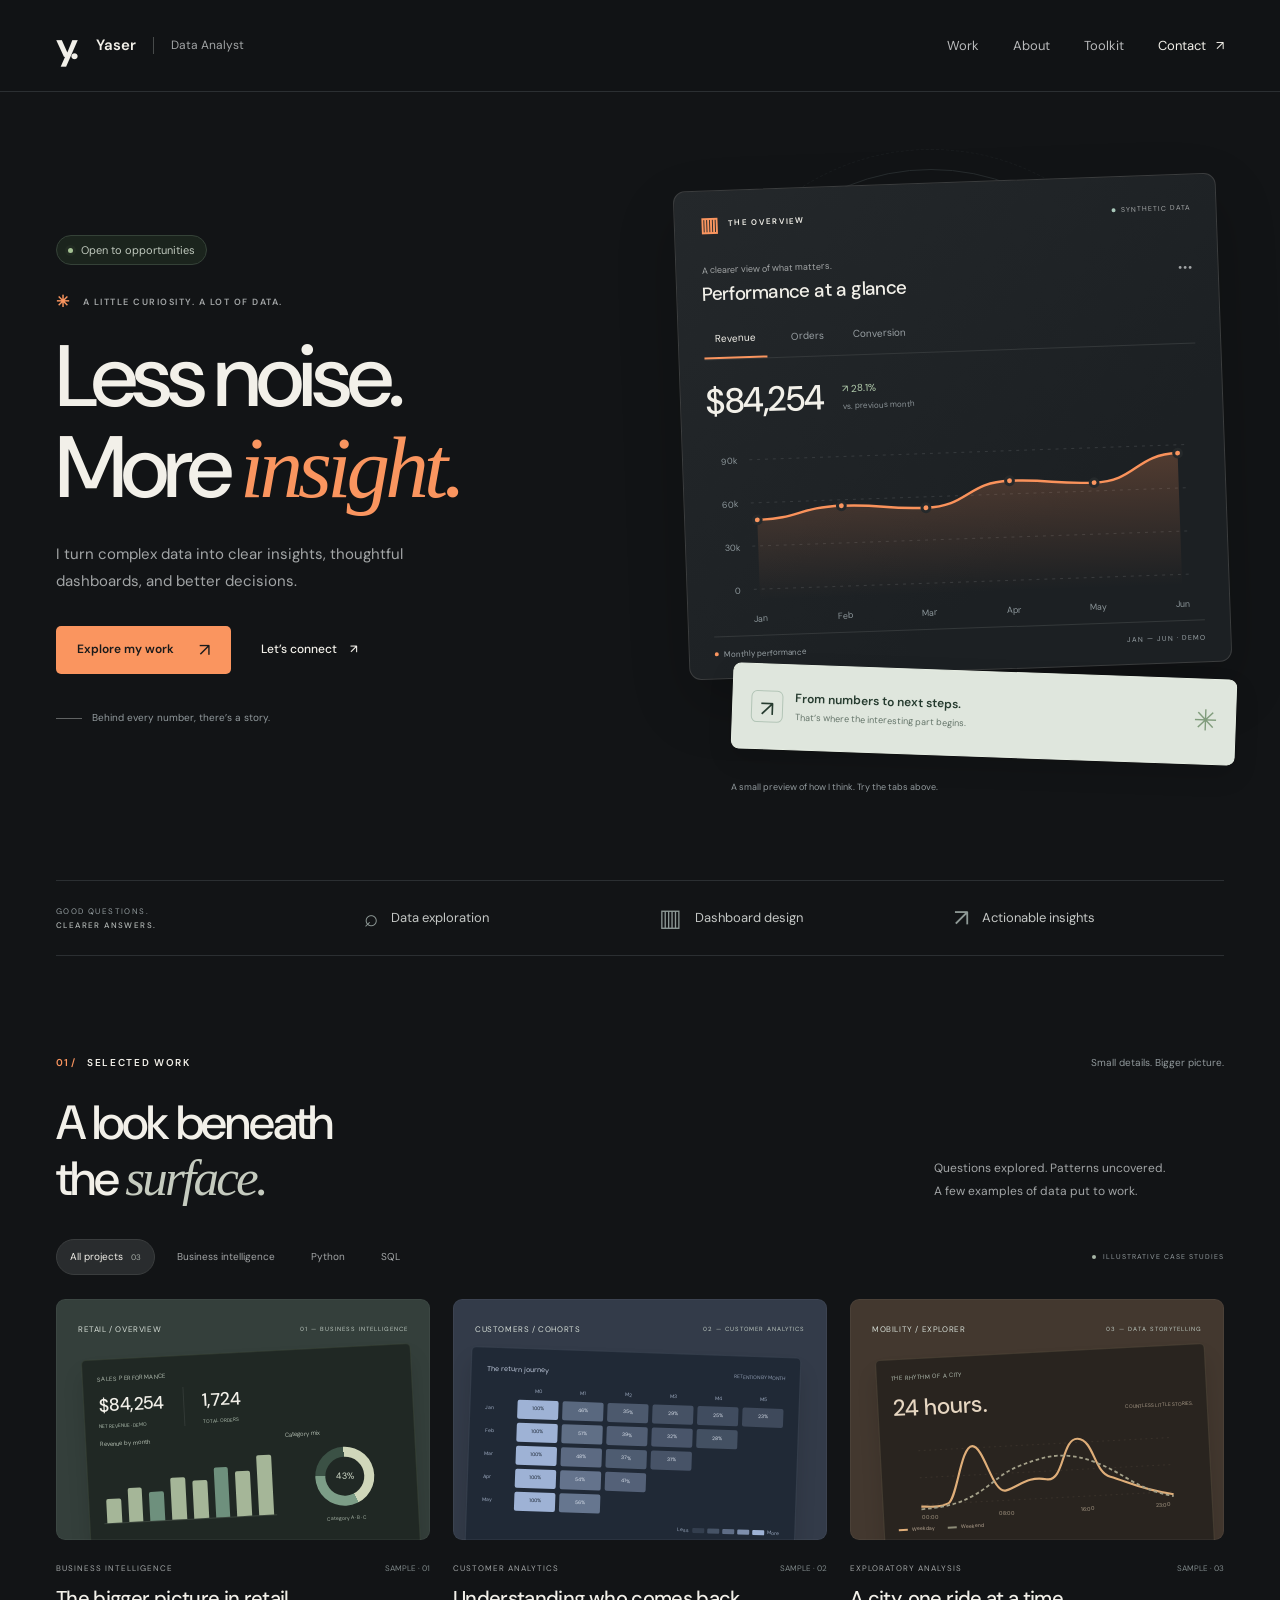
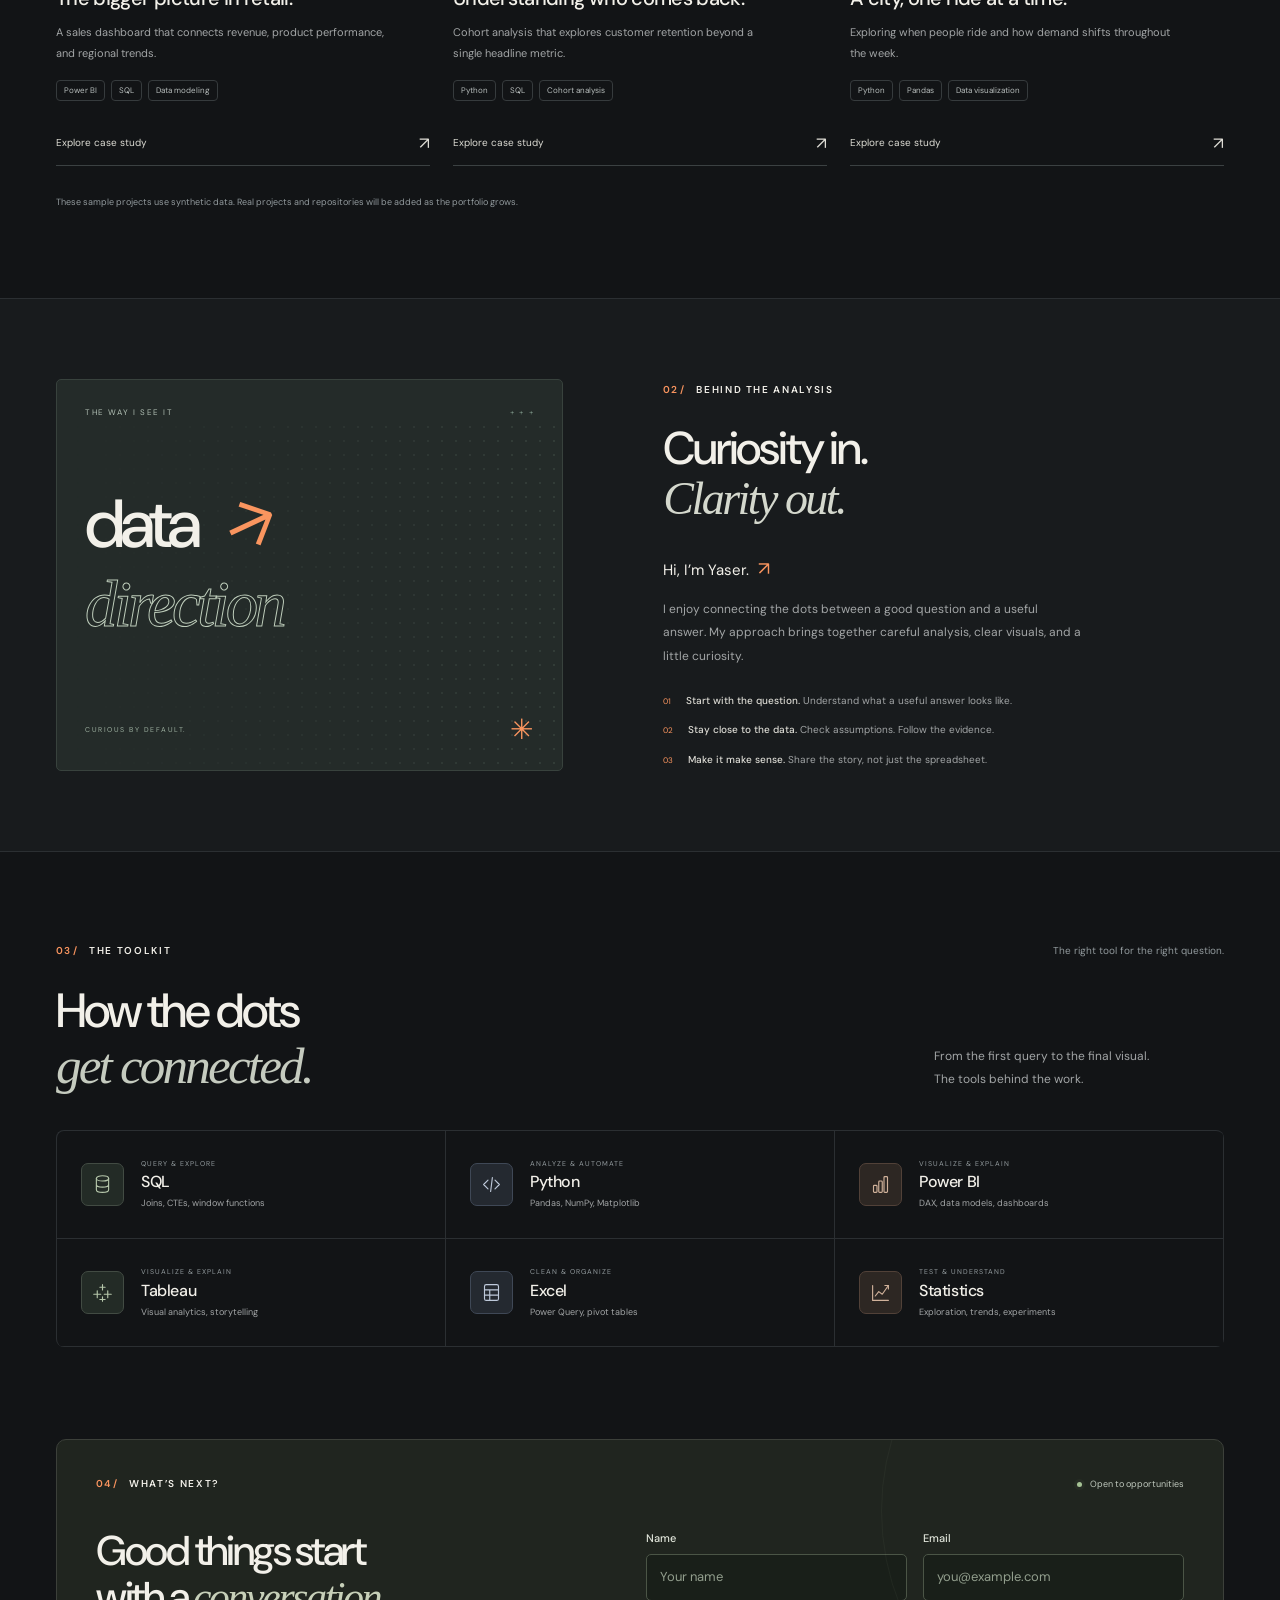
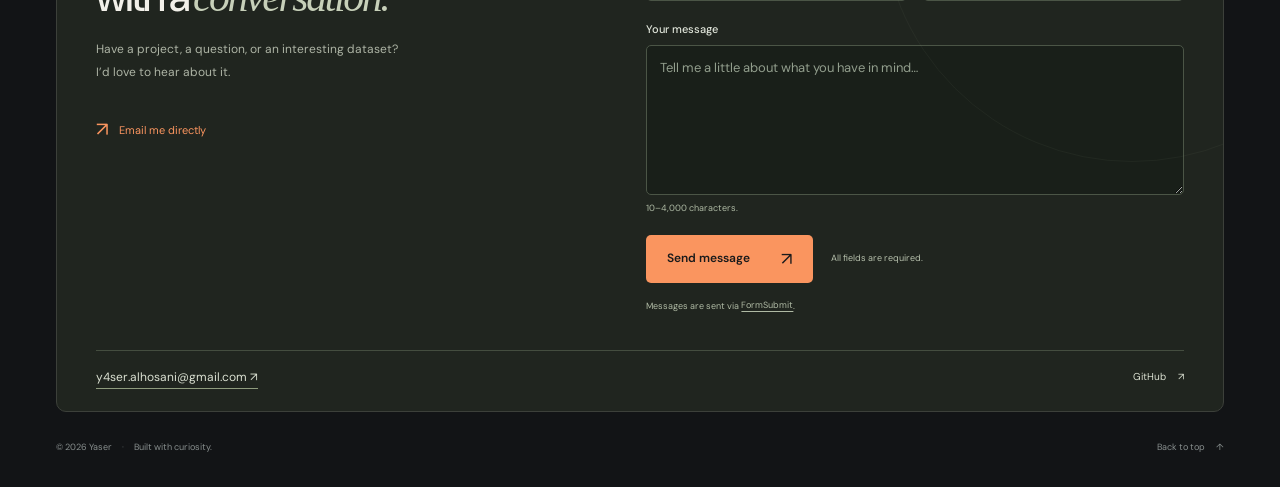
==== commit e46c3435: "Add responsive contact form with email delivery" ====
--- a/index.html
+++ b/index.html
@@ -13,6 +13,7 @@
   <link rel="stylesheet" href="./styles.css">
   <script src="./portfolio.js" defer></script>
   <script src="./app.js" defer></script>
+  <script src="./contact.js" defer></script>
 </head>
 <body>
   <a class="skip-link" href="#main">Skip to content</a>
@@ -63,7 +64,50 @@
       <div class="about-copy reveal"><p class="eyebrow"><span class="section-index">02 /</span> BEHIND THE ANALYSIS</p><h2 id="about-title">Curiosity in.<br><span class="serif-accent">Clarity out.</span></h2><p class="about-intro">Hi, I’m <span data-name>Yaser</span>.<span class="wave" aria-hidden="true"> ↗</span></p><p data-about>I enjoy connecting the dots between a good question and a useful answer. My approach brings together careful analysis, clear visuals, and a little curiosity.</p><div class="approach-list"><div><span>01</span><p><strong>Start with the question.</strong> Understand what a useful answer looks like.</p></div><div><span>02</span><p><strong>Stay close to the data.</strong> Check assumptions. Follow the evidence.</p></div><div><span>03</span><p><strong>Make it make sense.</strong> Share the story, not just the spreadsheet.</p></div></div></div>
     </div></section>
     <section class="section toolkit-section container" id="toolkit" aria-labelledby="toolkit-title"><div class="section-top"><p class="eyebrow"><span class="section-index">03 /</span> THE TOOLKIT</p><span class="section-side-note">The right tool for the right question.</span></div><div class="section-heading"><h2 id="toolkit-title">How the dots<br><span class="serif-accent">get connected.</span></h2><p>From the first query to the final visual.<br>The tools behind the work.</p></div><div class="skills-grid" id="skills-grid"></div></section>
-    <section class="contact-section container" id="contact" aria-labelledby="contact-title"><div class="contact-top"><p class="eyebrow"><span class="section-index">04 /</span> WHAT’S NEXT?</p><div class="availability"><span class="status-dot"></span><span data-availability>Open to opportunities</span></div></div><div class="contact-main"><div><h2 id="contact-title">Good things start<br>with a <span class="serif-accent">conversation.</span></h2><p>Have a project, a question, or an interesting dataset?<br>I’d love to hear about it.</p></div><a class="contact-circle" id="contact-cta" href="#contact" aria-label="Contact details"><span aria-hidden="true">↗</span><span>LET’S TALK</span></a></div><div class="contact-bottom"><div id="email-contact"><span class="contact-placeholder">Contact details coming soon.</span></div><div class="social-links" id="social-links"></div></div></section>
+    <section class="contact-section container" id="contact" aria-labelledby="contact-title">
+      <div class="contact-top">
+        <p class="eyebrow"><span class="section-index">04 /</span> WHAT’S NEXT?</p>
+        <div class="availability"><span class="status-dot"></span><span data-availability>Open to opportunities</span></div>
+      </div>
+      <div class="contact-layout">
+        <div class="contact-main">
+          <div>
+            <h2 id="contact-title">Good things start<br>with a <span class="serif-accent">conversation.</span></h2>
+            <p>Have a project, a question, or an interesting dataset?<br>I’d love to hear about it.</p>
+          </div>
+          <a class="contact-direct-link" id="contact-cta" href="mailto:y4ser.alhosani@gmail.com" aria-label="Email Yaser"><span aria-hidden="true">↗</span><span>Email me directly</span></a>
+        </div>
+        <form id="contact-form" class="contact-form" action="https://formsubmit.co/y4ser.alhosani@gmail.com" method="POST" aria-label="Send a message" aria-describedby="form-delivery-note">
+          <div class="form-row">
+            <div class="form-field">
+              <label for="contact-name">Name</label>
+              <input id="contact-name" name="name" type="text" placeholder="Your name" autocomplete="name" maxlength="100" required>
+            </div>
+            <div class="form-field">
+              <label for="contact-email">Email</label>
+              <input id="contact-email" name="email" type="email" placeholder="you@example.com" autocomplete="email" spellcheck="false" maxlength="254" required>
+            </div>
+          </div>
+          <div class="form-field">
+            <label for="contact-message">Your message</label>
+            <textarea id="contact-message" name="message" placeholder="Tell me a little about what you have in mind…" rows="5" minlength="10" maxlength="4000" aria-describedby="message-hint" required></textarea>
+            <span id="message-hint" class="field-hint">10–4,000 characters.</span>
+          </div>
+          <div class="form-honeypot" aria-hidden="true">
+            <label for="contact-website">Leave this field empty</label>
+            <input id="contact-website" name="_honey" type="text" tabindex="-1" autocomplete="off">
+          </div>
+          <input name="_subject" type="hidden" value="New portfolio message">
+          <div class="form-actions">
+            <button id="contact-submit" class="button button-primary" type="submit"><span class="submit-label">Send message</span><span aria-hidden="true">↗</span></button>
+            <span class="form-required">All fields are required.</span>
+          </div>
+          <p id="form-status" class="form-status" role="status" aria-live="polite" aria-atomic="true"></p>
+          <p id="form-delivery-note" class="form-delivery-note">Messages are sent via <a href="https://formsubmit.co/" target="_blank" rel="noopener noreferrer">FormSubmit</a>.</p>
+        </form>
+      </div>
+      <div class="contact-bottom"><div id="email-contact"><a class="email-link" href="mailto:y4ser.alhosani@gmail.com">y4ser.alhosani@gmail.com <span aria-hidden="true">↗</span></a></div><div class="social-links" id="social-links"></div></div>
+    </section>
   </main>
   <footer class="container site-footer"><span>© <span id="current-year">2026</span> <span data-name>Yaser</span><span class="footer-dot">·</span>Built with curiosity.</span><a href="#home">Back to top <span aria-hidden="true">↑</span></a></footer>
   <dialog id="case-study" class="case-dialog" aria-labelledby="case-title"><div class="dialog-header"><a href="#work" class="dialog-brand" tabindex="-1">THE WORK / A CLOSER LOOK</a><button id="close-case" class="close-dialog" aria-label="Close case study">✕</button></div><div id="case-content"></div></dialog>
--- a/styles.css
+++ b/styles.css
@@ -2709,3 +2709,243 @@
 .case-visual .project-image-visual img {
   object-fit:contain
 }
+
+/* Contact form */
+.contact-layout {
+  display:grid;
+  grid-template-columns:minmax(0,.95fr) minmax(0,1.05fr);
+  gap:64px;
+  margin-block:36px 32px;
+}
+.contact-layout .contact-main {
+  display:block;
+  padding:0;
+}
+.contact-layout .contact-main h2 {
+  font-size:clamp(36px,3.25vw,46px);
+}
+.contact-layout .contact-main p {
+  font-size:12px;
+  max-width:340px;
+}
+.contact-direct-link {
+  display:inline-flex;
+  align-items:center;
+  gap:10px;
+  min-height:44px;
+  margin-top:24px;
+  font-size:11px;
+  color:var(--orange);
+}
+.contact-direct-link>span:first-child {
+  font-size:20px;
+  transition:transform .2s;
+}
+.contact-direct-link:hover>span:first-child {
+  transform:translate(2px,-2px);
+}
+.contact-form {
+  min-width:0;
+}
+.form-row {
+  display:grid;
+  grid-template-columns:repeat(2,minmax(0,1fr));
+  gap:16px;
+}
+.form-field {
+  min-width:0;
+  margin-bottom:19px;
+}
+.form-field label {
+  display:block;
+  margin-bottom:7px;
+  font-size:11px;
+  font-weight:500;
+  color:#e0e5da;
+}
+.form-field input,.form-field textarea {
+  display:block;
+  width:100%;
+  min-height:46px;
+  padding:12px 13px;
+  border:1px solid #4b5546;
+  border-radius:5px;
+  background:#191f19;
+  color:var(--text);
+  font:400 13px/1.6 var(--font);
+  caret-color:var(--orange);
+  transition:border-color .2s,background .2s;
+}
+.form-field textarea {
+  min-height:150px;
+  resize:vertical;
+}
+.form-field input::placeholder,.form-field textarea::placeholder {
+  color:#929e8d;
+  opacity:1;
+}
+.form-field input:hover,.form-field textarea:hover {
+  border-color:#7c8973;
+}
+.form-field input:focus-visible,.form-field textarea:focus-visible {
+  outline:2px solid var(--orange);
+  outline-offset:3px;
+  border-color:var(--orange);
+}
+.form-field:focus-within label {
+  color:var(--orange);
+}
+.form-field input[aria-invalid="true"],.form-field textarea[aria-invalid="true"] {
+  border-color:#f4b597;
+}
+.form-field input:-webkit-autofill {
+  -webkit-text-fill-color:var(--text);
+  box-shadow:0 0 0 1000px #191f19 inset;
+  caret-color:var(--orange);
+}
+.field-hint {
+  display:block;
+  margin-top:6px;
+  color:#aebaa4;
+  font-size:9px;
+}
+.form-honeypot {
+  display:none;
+}
+.form-actions {
+  display:flex;
+  align-items:center;
+  gap:18px;
+}
+.contact-form .button {
+  min-height:46px;
+  min-width:167px;
+  justify-content:space-between;
+}
+.contact-form .submit-label {
+  font:inherit;
+}
+.contact-form button:disabled {
+  opacity:.65;
+  cursor:not-allowed;
+  transform:none;
+}
+.contact-form[aria-busy="true"] button {
+  cursor:progress;
+}
+.form-required {
+  color:#b7c1ad;
+  font-size:9px;
+}
+.form-status {
+  margin-top:16px;
+  border-left:2px solid #9eb38a;
+  padding:9px 12px;
+  background:#2b3426;
+  border-radius:0 4px 4px 0;
+  color:#d7e8cc;
+  font-size:11px;
+  line-height:1.8;
+}
+.form-status:empty {
+  display:none;
+}
+.form-status[data-state="error"] {
+  border-left-color:var(--orange);
+  background:#382b22;
+  color:#ffd0b8;
+}
+.form-status a {
+  text-decoration:underline;
+  text-underline-offset:3px;
+}
+.form-delivery-note {
+  margin-top:11px;
+  font-size:9px;
+  color:#afbaa4;
+}
+.form-delivery-note a {
+  display:inline-flex;
+  align-items:center;
+  min-height:24px;
+  text-decoration:underline;
+  text-underline-offset:3px;
+}
+.form-delivery-note a:hover {
+  color:var(--text);
+}
+@media(max-width:1150px) {
+  .contact-layout {
+    gap:35px;
+    grid-template-columns:minmax(0,1fr) minmax(0,1.1fr);
+  }
+  .contact-layout .contact-main h2 {
+    font-size:38px;
+  }
+}
+@media(max-width:980px) {
+  .contact-layout {
+    grid-template-columns:minmax(0,1fr);
+    gap:28px;
+  }
+  .contact-layout .contact-main h2 {
+    font-size:43px;
+  }
+  .contact-direct-link {
+    margin-top:14px;
+  }
+  .contact-form {
+    border-top:1px solid #444d3f;
+    padding-top:26px;
+  }
+}
+@media(max-width:700px) {
+  .contact-layout {
+    margin-block:26px;
+    gap:22px;
+  }
+  .contact-layout .contact-main h2 {
+    font-size:39px;
+  }
+  .contact-layout .contact-main p {
+    font-size:12px;
+  }
+  .contact-direct-link {
+    font-size:12px;
+  }
+  .form-field label {
+    font-size:12px;
+  }
+  .form-field input,.form-field textarea {
+    font-size:16px;
+  }
+  .form-actions {
+    gap:14px;
+  }
+  .contact-form .button {
+    font-size:12px;
+  }
+  .form-status {
+    font-size:12px;
+  }
+  .form-required,.field-hint,.form-delivery-note {
+    font-size:10px;
+  }
+}
+@media(max-width:520px) {
+  .form-row {
+    grid-template-columns:minmax(0,1fr);
+    gap:0;
+  }
+  .form-actions {
+    flex-wrap:wrap;
+  }
+  .contact-form .button {
+    width:100%;
+  }
+}
+@media(max-width:390px) {
+  .contact-layout .contact-main h2 {
+    font-size:35px;
+  }
+}
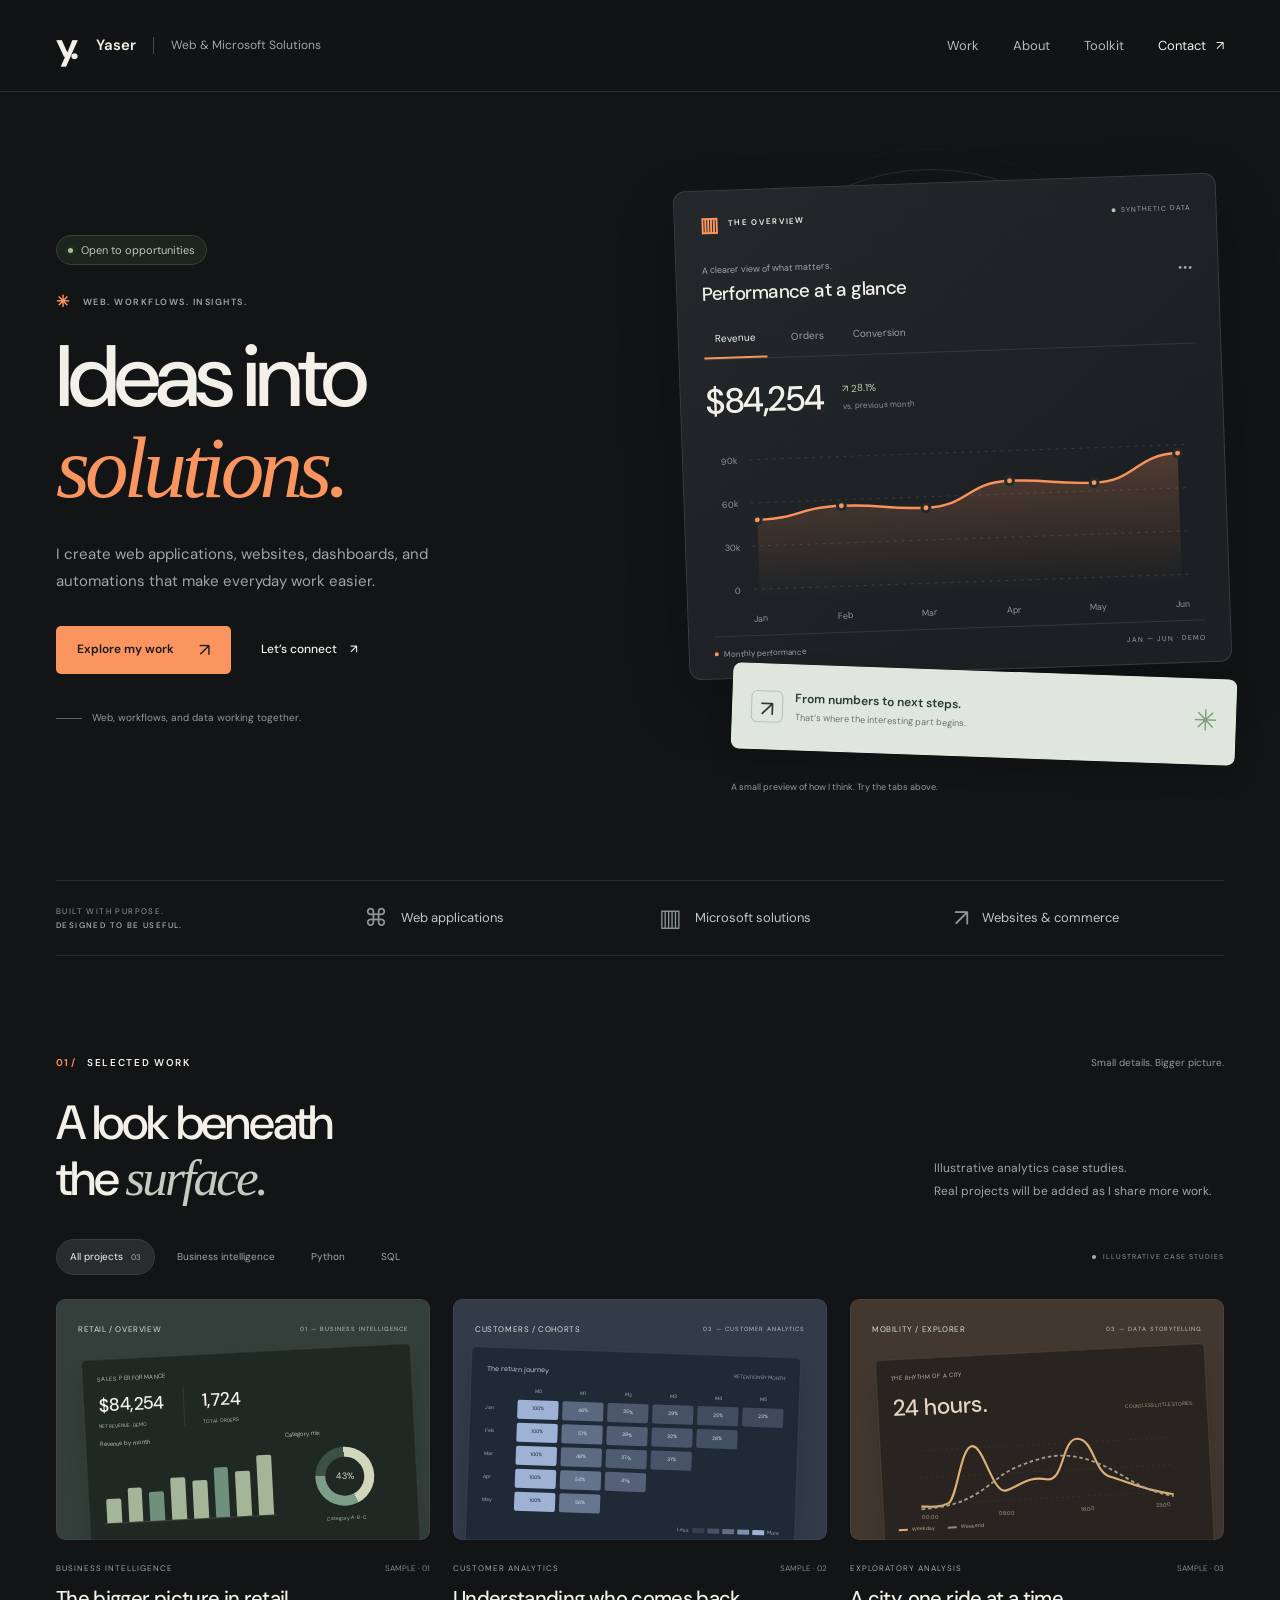
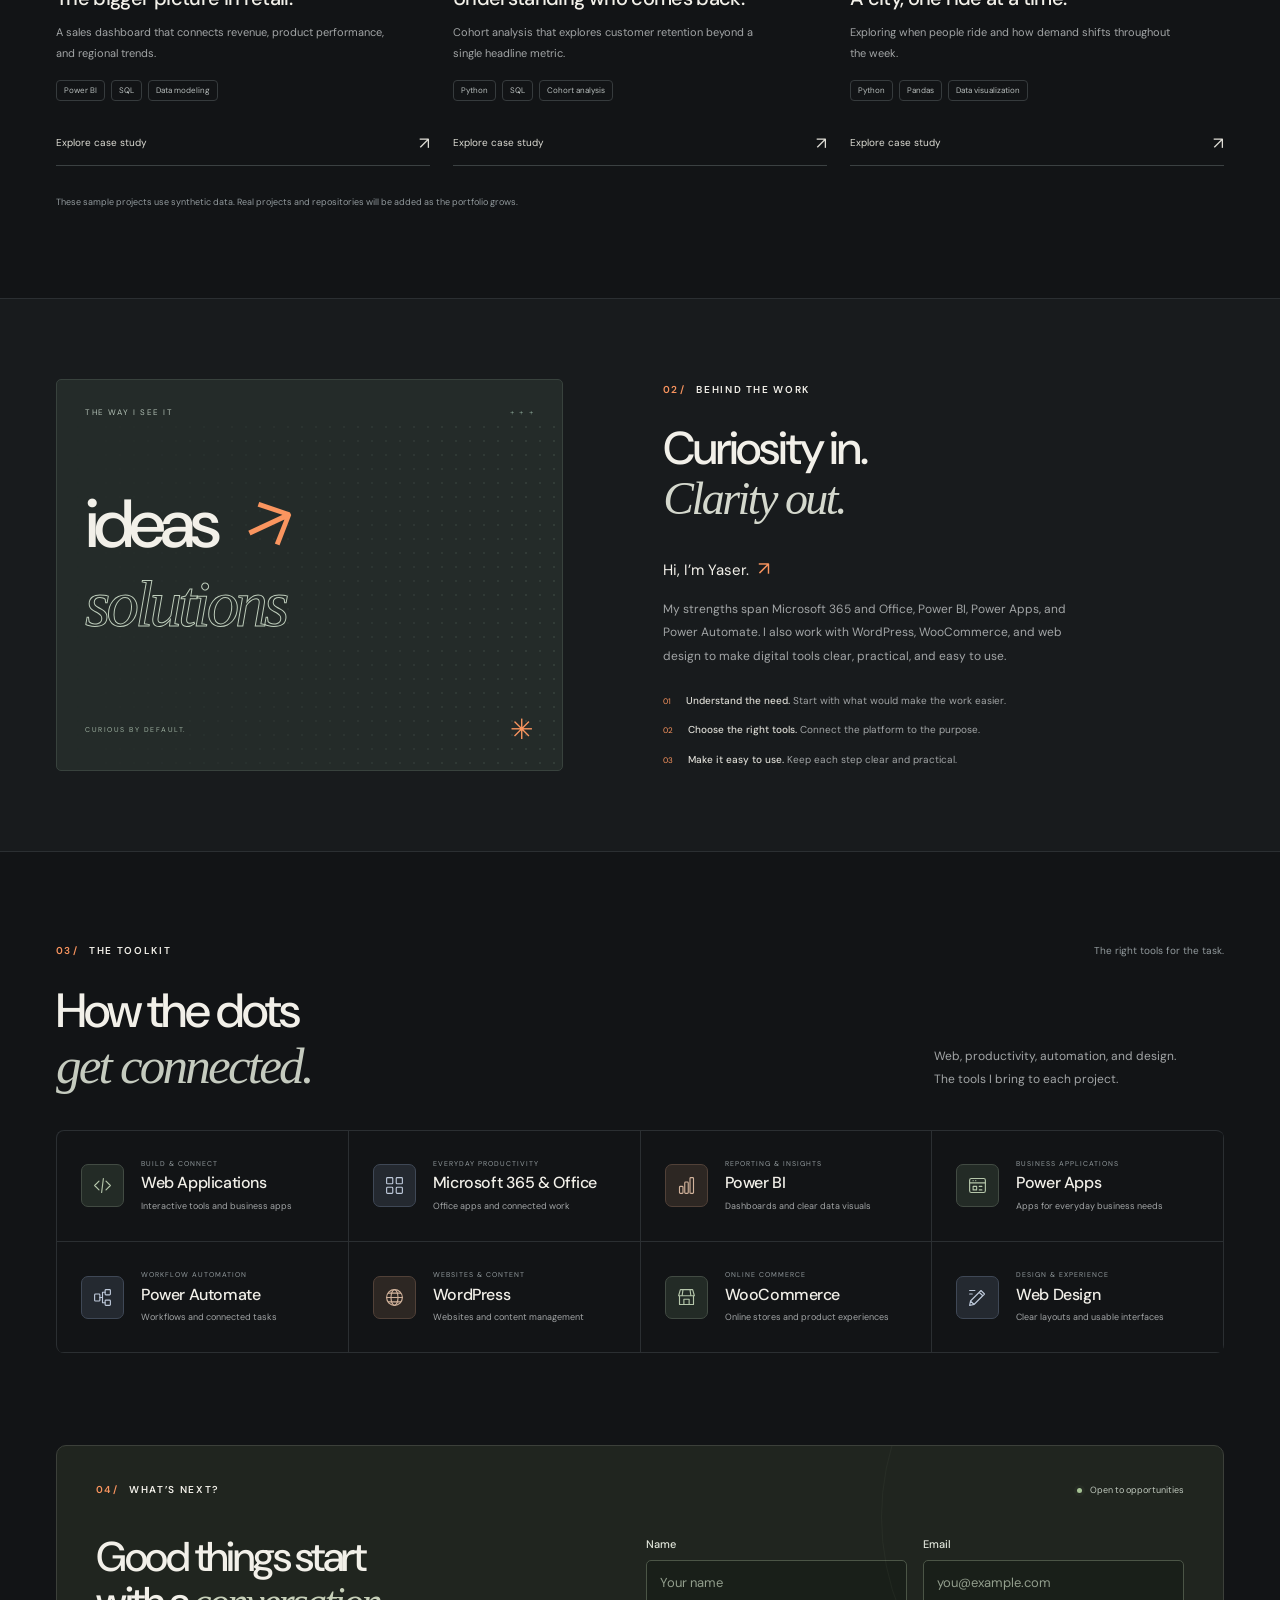
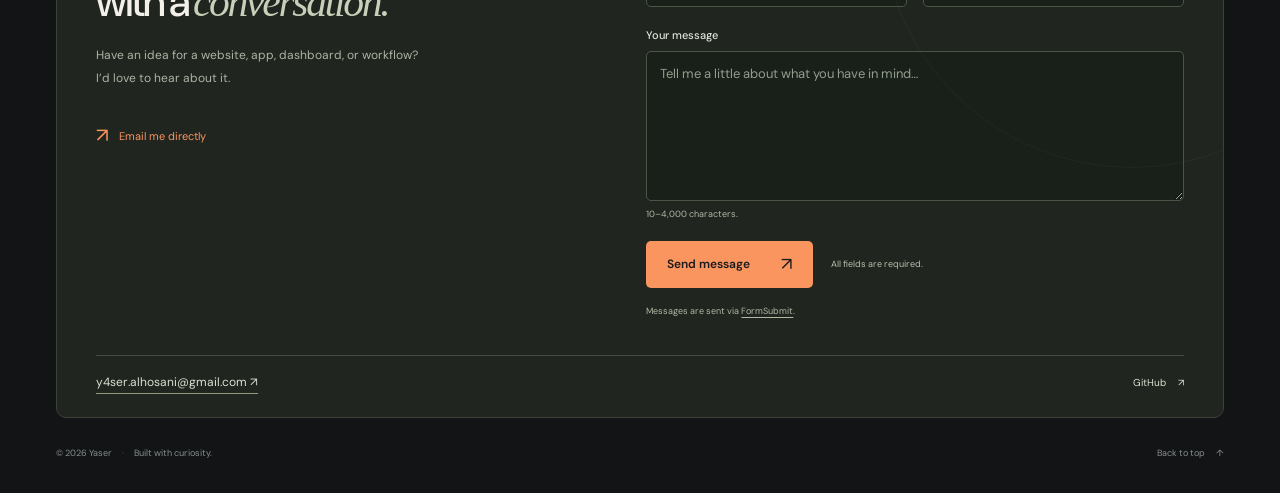
==== commit 679ae323: "Highlight web and Microsoft solution skills" ====
--- a/index.html
+++ b/index.html
@@ -4,11 +4,11 @@
   <meta charset="UTF-8">
   <meta name="viewport" content="width=device-width, initial-scale=1.0">
   <meta name="theme-color" content="#121416">
-  <meta name="description" content="Yaser's data analytics portfolio. Explore dashboards, thoughtful analysis, and the stories behind the numbers.">
+  <meta name="description" content="Yaser's portfolio of web applications, Microsoft 365 solutions, Power Platform, WordPress, WooCommerce, and web design.">
   <meta property="og:type" content="website">
-  <meta property="og:title" content="Yaser — Data & direction">
-  <meta property="og:description" content="Clear insights. Thoughtful dashboards. Better decisions.">
-  <title>Yaser — Data & direction</title>
+  <meta property="og:title" content="Yaser — Web &amp; Microsoft Solutions">
+  <meta property="og:description" content="Web applications, websites, dashboards, and automations that make everyday work easier.">
+  <title>Yaser — Web &amp; Microsoft Solutions</title>
   <link rel="icon" type="image/svg+xml" href="./assets/favicon.svg">
   <link rel="stylesheet" href="./styles.css">
   <script src="./portfolio.js" defer></script>
@@ -19,7 +19,7 @@
   <a class="skip-link" href="#main">Skip to content</a>
   <header class="site-header">
     <div class="container header-inner">
-      <a class="brand" href="#home" aria-label="Yaser, home"><span class="brand-mark" data-initials>y.</span><span class="brand-name" data-name>Yaser</span><span class="brand-divider"></span><span class="brand-role" data-role>Data Analyst</span></a>
+      <a class="brand" href="#home" aria-label="Yaser, home"><span class="brand-mark" data-initials>y.</span><span class="brand-name" data-name>Yaser</span><span class="brand-divider"></span><span class="brand-role" data-role>Web &amp; Microsoft Solutions</span></a>
       <nav aria-label="Main navigation" class="desktop-nav"><a href="#work">Work</a><a href="#about">About</a><a href="#toolkit">Toolkit</a><a href="#contact">Contact <span aria-hidden="true">↗</span></a></nav>
       <button class="menu-toggle" aria-controls="mobile-nav" aria-expanded="false" aria-label="Open navigation"><span></span><span></span></button>
     </div>
@@ -29,11 +29,11 @@
     <section class="hero container" id="home" aria-labelledby="hero-title">
       <div class="hero-copy">
         <div class="availability"><span class="status-dot"></span><span data-availability>Open to opportunities</span></div>
-        <p class="eyebrow hero-eyebrow"><span class="tiny-cross" aria-hidden="true">✳</span> A LITTLE CURIOSITY. A LOT OF DATA.</p>
-        <h1 id="hero-title">Less noise.<br>More <span class="serif-accent">insight</span><span class="orange-period">.</span></h1>
-        <p class="hero-intro" data-introduction>I turn complex data into clear insights, thoughtful dashboards, and better decisions.</p>
+        <p class="eyebrow hero-eyebrow"><span class="tiny-cross" aria-hidden="true">✳</span> WEB. WORKFLOWS. INSIGHTS.</p>
+        <h1 id="hero-title">Ideas into<br><span class="serif-accent">solutions</span><span class="orange-period">.</span></h1>
+        <p class="hero-intro" data-introduction>I create web applications, websites, dashboards, and automations that make everyday work easier.</p>
         <div class="hero-actions"><a href="#work" class="button button-primary">Explore my work <span aria-hidden="true">↗</span></a><a href="#contact" class="text-link">Let’s connect <span aria-hidden="true">↗</span></a></div>
-        <div class="hero-note"><span class="note-line"></span><span>Behind every number, there’s a story.</span></div>
+        <div class="hero-note"><span class="note-line"></span><span>Web, workflows, and data working together.</span></div>
       </div>
       <div class="hero-visual" aria-label="Interactive sample analytics dashboard">
         <div class="visual-orbit orbit-one"></div><div class="visual-orbit orbit-two"></div>
@@ -49,10 +49,10 @@
         <span class="visual-caption">A small preview of how I think. Try the tabs above.</span>
       </div>
     </section>
-    <div class="container expertise-strip" aria-label="Areas of focus"><span>GOOD QUESTIONS.<br><strong>CLEARER ANSWERS.</strong></span><div><span class="strip-icon" aria-hidden="true">⌕</span> Data exploration</div><div><span class="strip-icon" aria-hidden="true">▥</span> Dashboard design</div><div><span class="strip-icon" aria-hidden="true">↗</span> Actionable insights</div></div>
+    <div class="container expertise-strip" aria-label="Areas of focus"><span>BUILT WITH PURPOSE.<br><strong>DESIGNED TO BE USEFUL.</strong></span><div><span class="strip-icon" aria-hidden="true">⌘</span> Web applications</div><div><span class="strip-icon" aria-hidden="true">▥</span> Microsoft solutions</div><div><span class="strip-icon" aria-hidden="true">↗</span> Websites &amp; commerce</div></div>
     <section class="section work-section container" id="work" aria-labelledby="work-title">
       <div class="section-top"><p class="eyebrow"><span class="section-index">01 /</span> SELECTED WORK</p><span class="section-side-note">Small details. Bigger picture.</span></div>
-      <div class="section-heading"><h2 id="work-title">A look beneath<br>the <span class="serif-accent">surface.</span></h2><p>Questions explored. Patterns uncovered.<br>A few examples of data put to work.</p></div>
+      <div class="section-heading"><h2 id="work-title">A look beneath<br>the <span class="serif-accent">surface.</span></h2><p>Illustrative analytics case studies.<br>Real projects will be added as I share more work.</p></div>
       <div class="work-toolbar"><div class="project-filters" role="group" aria-label="Filter projects"><button data-filter="all" aria-pressed="true">All projects <span>03</span></button><button data-filter="bi" aria-pressed="false">Business intelligence</button><button data-filter="python" aria-pressed="false">Python</button><button data-filter="sql" aria-pressed="false">SQL</button></div><span class="sample-label"><span></span> ILLUSTRATIVE CASE STUDIES</span></div>
       <p class="sr-only" id="filter-status" role="status"></p>
       <div class="projects-grid" id="projects-grid"></div>
@@ -60,10 +60,10 @@
       <p class="projects-footnote">These sample projects use synthetic data. Real projects and repositories will be added as the portfolio grows.</p>
     </section>
     <section class="about-section" id="about" aria-labelledby="about-title"><div class="container about-grid">
-      <div class="about-visual reveal" aria-hidden="true"><div class="about-art-top"><span>THE WAY I SEE IT</span><span>+ + +</span></div><div class="dot-matrix"></div><div class="about-art-word">data<span>→</span><br><span class="outline-word">direction</span></div><div class="about-art-bottom"><span>CURIOUS BY DEFAULT.</span><span>✳</span></div></div>
-      <div class="about-copy reveal"><p class="eyebrow"><span class="section-index">02 /</span> BEHIND THE ANALYSIS</p><h2 id="about-title">Curiosity in.<br><span class="serif-accent">Clarity out.</span></h2><p class="about-intro">Hi, I’m <span data-name>Yaser</span>.<span class="wave" aria-hidden="true"> ↗</span></p><p data-about>I enjoy connecting the dots between a good question and a useful answer. My approach brings together careful analysis, clear visuals, and a little curiosity.</p><div class="approach-list"><div><span>01</span><p><strong>Start with the question.</strong> Understand what a useful answer looks like.</p></div><div><span>02</span><p><strong>Stay close to the data.</strong> Check assumptions. Follow the evidence.</p></div><div><span>03</span><p><strong>Make it make sense.</strong> Share the story, not just the spreadsheet.</p></div></div></div>
+      <div class="about-visual reveal" aria-hidden="true"><div class="about-art-top"><span>THE WAY I SEE IT</span><span>+ + +</span></div><div class="dot-matrix"></div><div class="about-art-word">ideas<span>→</span><br><span class="outline-word">solutions</span></div><div class="about-art-bottom"><span>CURIOUS BY DEFAULT.</span><span>✳</span></div></div>
+      <div class="about-copy reveal"><p class="eyebrow"><span class="section-index">02 /</span> BEHIND THE WORK</p><h2 id="about-title">Curiosity in.<br><span class="serif-accent">Clarity out.</span></h2><p class="about-intro">Hi, I’m <span data-name>Yaser</span>.<span class="wave" aria-hidden="true"> ↗</span></p><p data-about>My strengths span Microsoft 365 and Office, Power BI, Power Apps, and Power Automate. I also work with WordPress, WooCommerce, and web design to make digital tools clear, practical, and easy to use.</p><div class="approach-list"><div><span>01</span><p><strong>Understand the need.</strong> Start with what would make the work easier.</p></div><div><span>02</span><p><strong>Choose the right tools.</strong> Connect the platform to the purpose.</p></div><div><span>03</span><p><strong>Make it easy to use.</strong> Keep each step clear and practical.</p></div></div></div>
     </div></section>
-    <section class="section toolkit-section container" id="toolkit" aria-labelledby="toolkit-title"><div class="section-top"><p class="eyebrow"><span class="section-index">03 /</span> THE TOOLKIT</p><span class="section-side-note">The right tool for the right question.</span></div><div class="section-heading"><h2 id="toolkit-title">How the dots<br><span class="serif-accent">get connected.</span></h2><p>From the first query to the final visual.<br>The tools behind the work.</p></div><div class="skills-grid" id="skills-grid"></div></section>
+    <section class="section toolkit-section container" id="toolkit" aria-labelledby="toolkit-title"><div class="section-top"><p class="eyebrow"><span class="section-index">03 /</span> THE TOOLKIT</p><span class="section-side-note">The right tools for the task.</span></div><div class="section-heading"><h2 id="toolkit-title">How the dots<br><span class="serif-accent">get connected.</span></h2><p>Web, productivity, automation, and design.<br>The tools I bring to each project.</p></div><div class="skills-grid" id="skills-grid"></div></section>
     <section class="contact-section container" id="contact" aria-labelledby="contact-title">
       <div class="contact-top">
         <p class="eyebrow"><span class="section-index">04 /</span> WHAT’S NEXT?</p>
@@ -73,7 +73,7 @@
         <div class="contact-main">
           <div>
             <h2 id="contact-title">Good things start<br>with a <span class="serif-accent">conversation.</span></h2>
-            <p>Have a project, a question, or an interesting dataset?<br>I’d love to hear about it.</p>
+            <p>Have an idea for a website, app, dashboard, or workflow?<br>I’d love to hear about it.</p>
           </div>
           <a class="contact-direct-link" id="contact-cta" href="mailto:y4ser.alhosani@gmail.com" aria-label="Email Yaser"><span aria-hidden="true">↗</span><span>Email me directly</span></a>
         </div>
--- a/styles.css
+++ b/styles.css
@@ -1181,7 +1181,7 @@
 }
 .skills-grid {
   display:grid;
-  grid-template-columns:repeat(3,1fr);
+  grid-template-columns:repeat(4,minmax(0,1fr));
   margin-top:36px;
   border-top:1px solid var(--line);
   border-left:1px solid var(--line);
@@ -1239,7 +1239,11 @@
 .skill h3 {
   font-size:16px;
   letter-spacing:-.4px;
-  margin-top:4px
+  margin-top:4px;
+  line-height:1.3
+}
+.skill>div:last-child {
+  min-width:0
 }
 .skill-description {
   font-size:9px;
@@ -1592,6 +1596,9 @@
   }
 }
 @media(max-width:1150px) {
+  .skills-grid {
+    grid-template-columns:repeat(2,minmax(0,1fr));
+  }
   .container {
     width:calc(100% - 72px)
   }
@@ -2439,7 +2446,7 @@
     font-size:9px
   }
   .skills-grid {
-    grid-template-columns:repeat(2,1fr);
+    grid-template-columns:repeat(2,minmax(0,1fr));
     margin-top:27px
   }
   .skill {
@@ -2933,6 +2940,14 @@
   }
 }
 @media(max-width:520px) {
+  .skill {
+    flex-direction:column;
+    align-items:flex-start;
+    gap:12px;
+  }
+  .skill-description {
+    max-width:none;
+  }
   .form-row {
     grid-template-columns:minmax(0,1fr);
     gap:0;
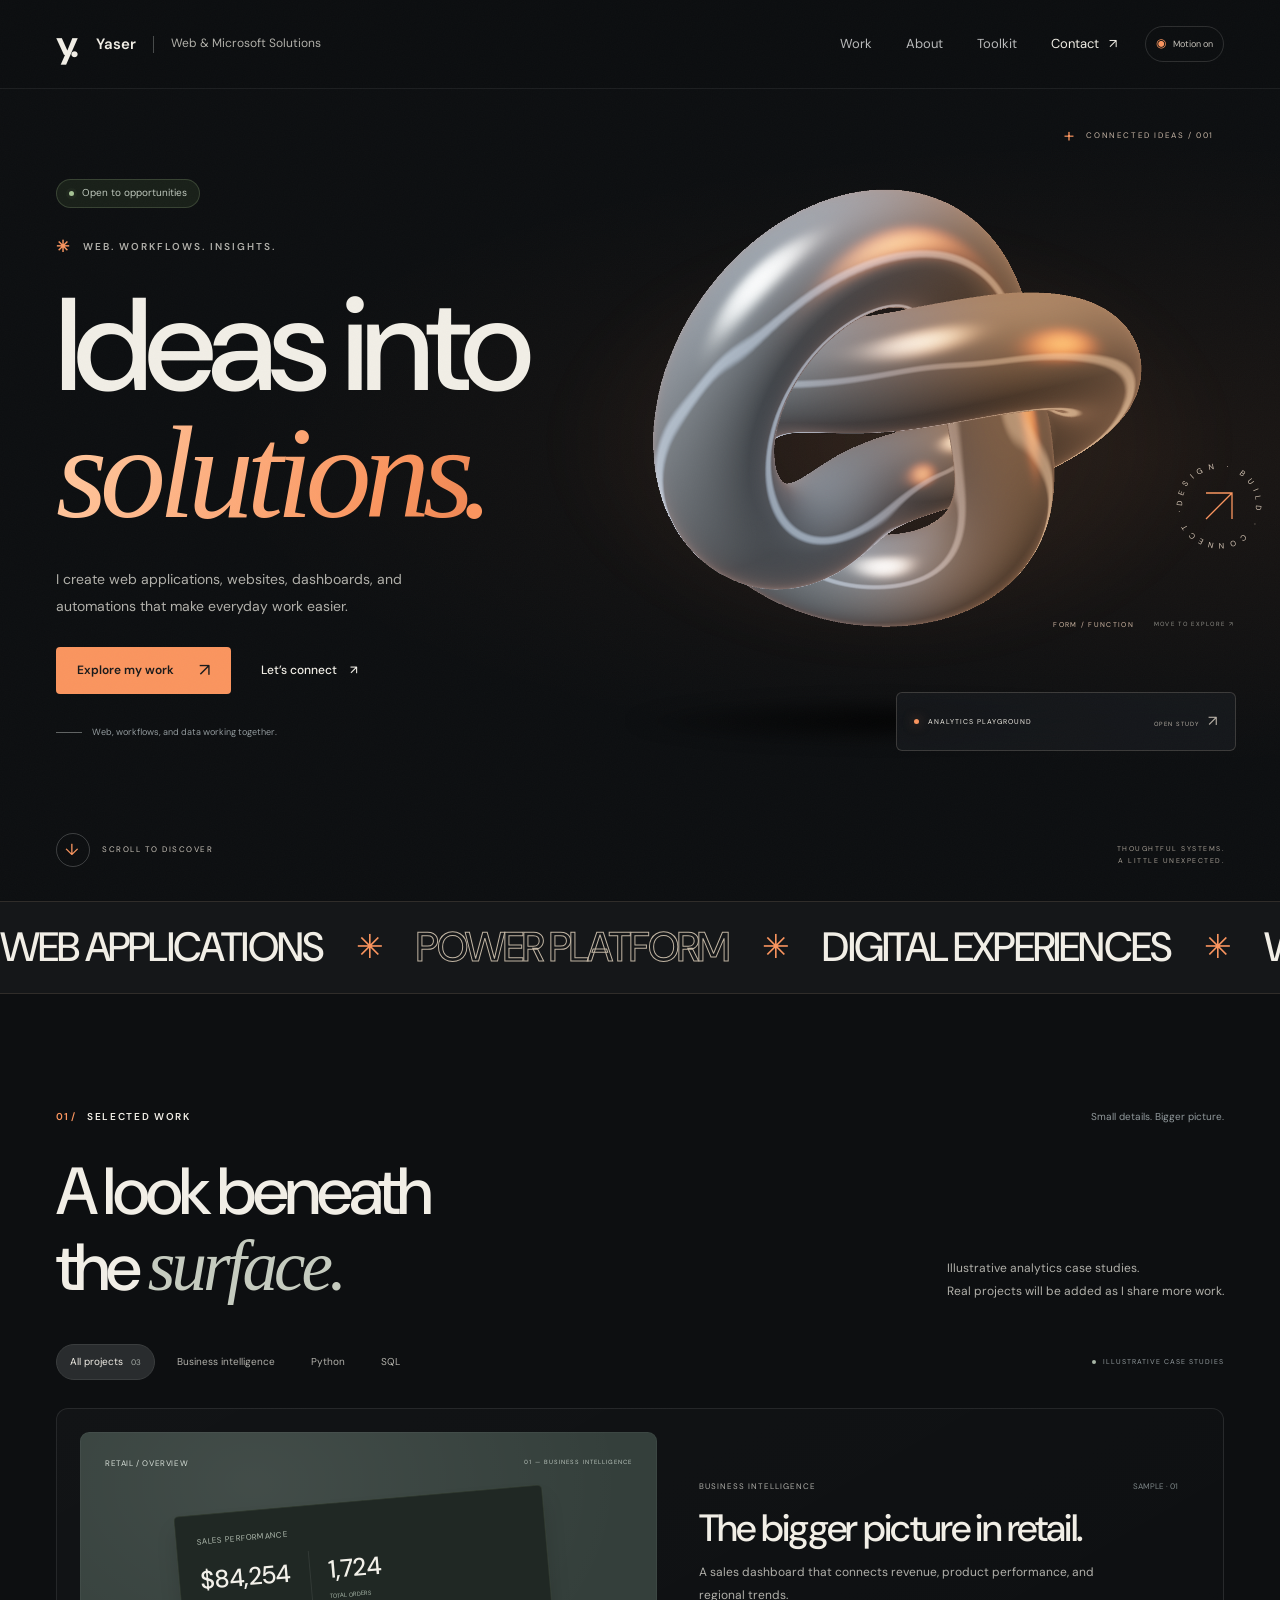
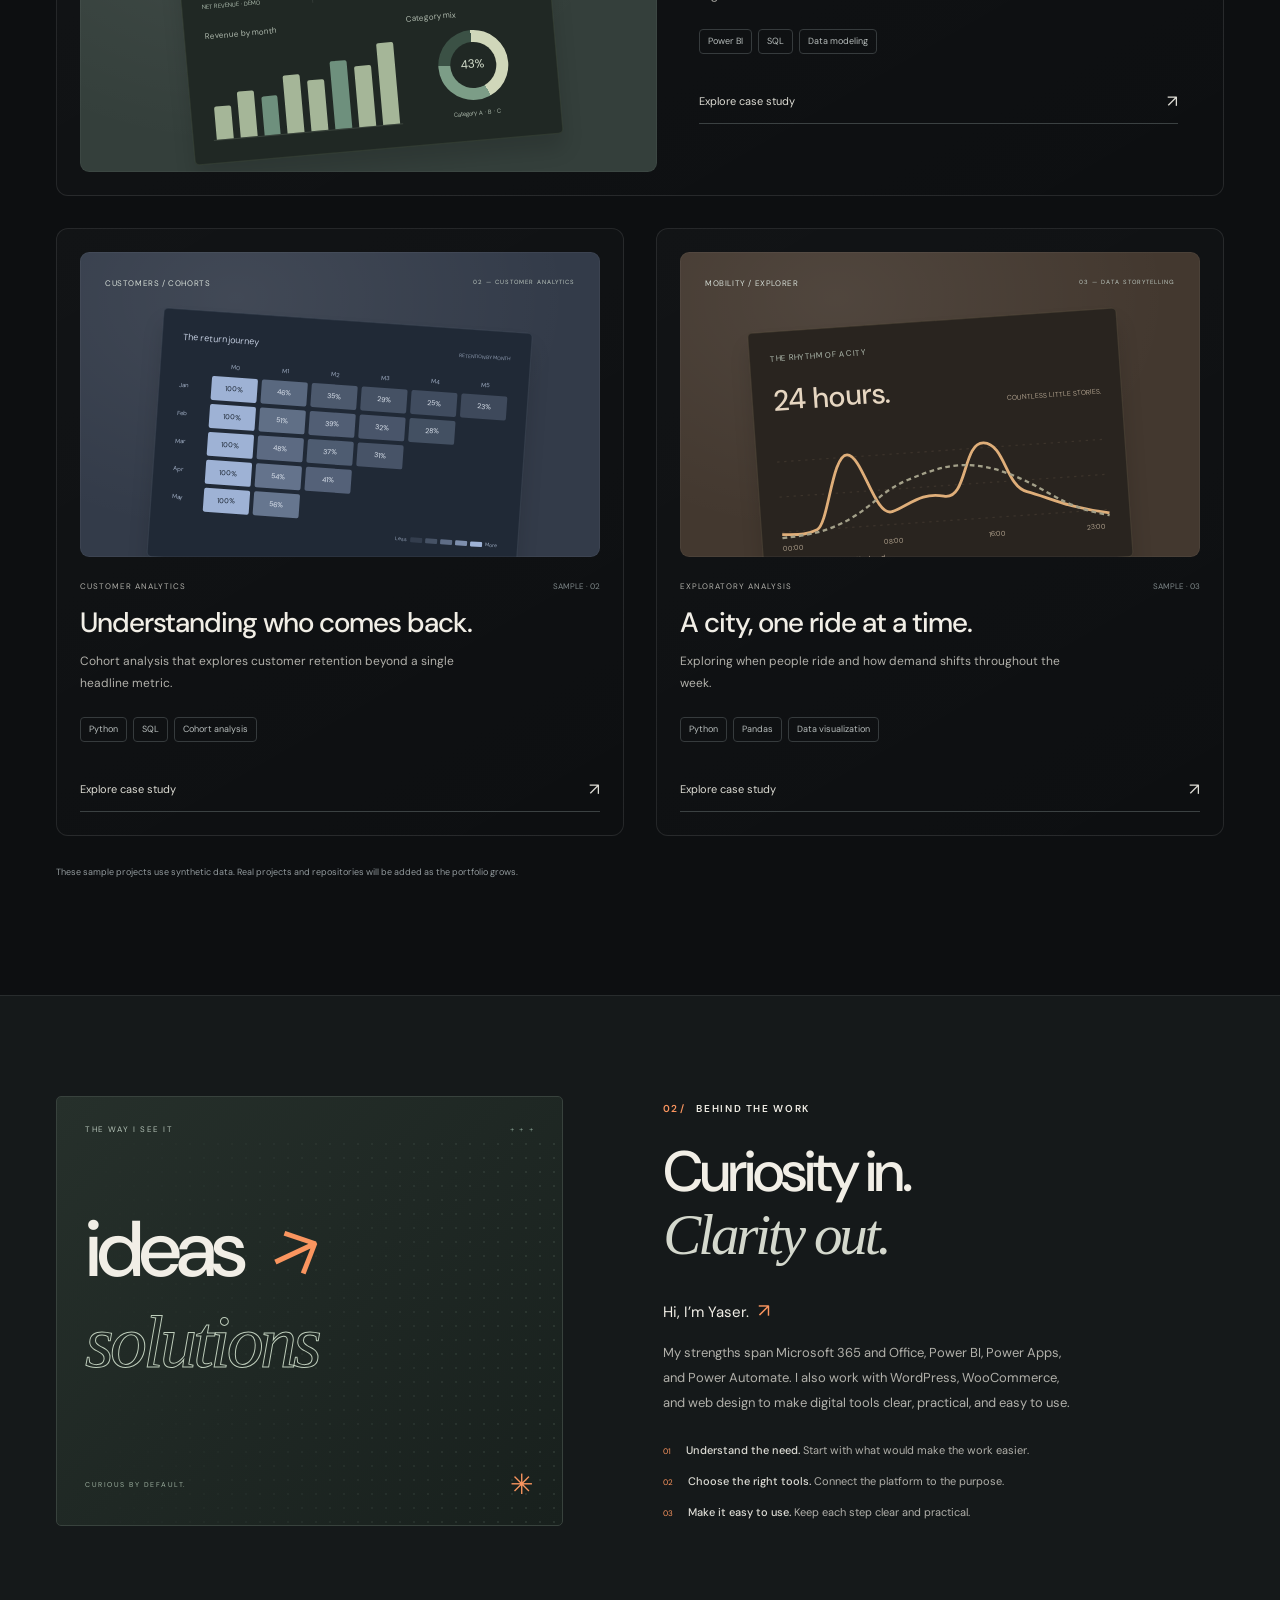
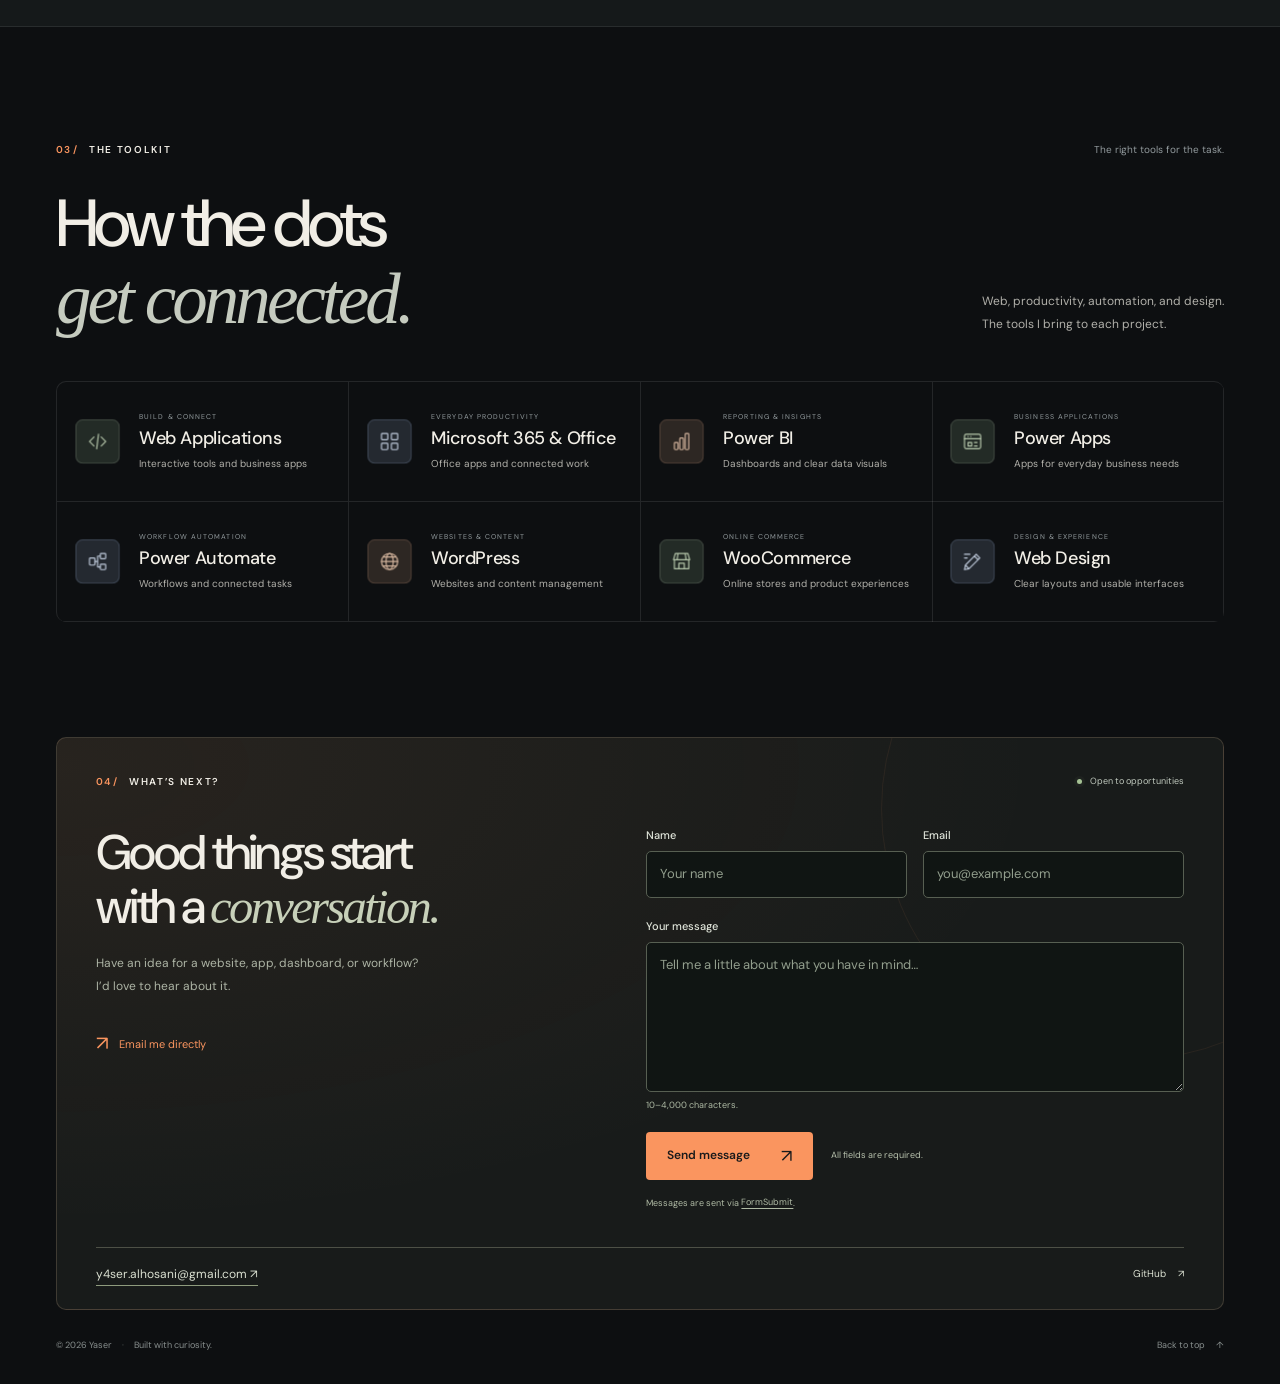
==== commit e54b6398: "Create interactive 3D portfolio experience" ====
--- a/index.html
+++ b/index.html
@@ -11,17 +11,23 @@
   <title>Yaser — Web &amp; Microsoft Solutions</title>
   <link rel="icon" type="image/svg+xml" href="./assets/favicon.svg">
   <link rel="stylesheet" href="./styles.css">
+  <link rel="stylesheet" href="./experience.css">
   <script src="./portfolio.js" defer></script>
   <script src="./app.js" defer></script>
   <script src="./contact.js" defer></script>
+  <script src="./motion.js" defer></script>
 </head>
 <body>
   <a class="skip-link" href="#main">Skip to content</a>
+  <div class="scroll-progress" aria-hidden="true"></div>
   <header class="site-header">
     <div class="container header-inner">
       <a class="brand" href="#home" aria-label="Yaser, home"><span class="brand-mark" data-initials>y.</span><span class="brand-name" data-name>Yaser</span><span class="brand-divider"></span><span class="brand-role" data-role>Web &amp; Microsoft Solutions</span></a>
-      <nav aria-label="Main navigation" class="desktop-nav"><a href="#work">Work</a><a href="#about">About</a><a href="#toolkit">Toolkit</a><a href="#contact">Contact <span aria-hidden="true">↗</span></a></nav>
-      <button class="menu-toggle" aria-controls="mobile-nav" aria-expanded="false" aria-label="Open navigation"><span></span><span></span></button>
+      <div class="header-actions">
+        <nav aria-label="Main navigation" class="desktop-nav"><a href="#work">Work</a><a href="#about">About</a><a href="#toolkit">Toolkit</a><a href="#contact">Contact <span aria-hidden="true">↗</span></a></nav>
+        <button id="motion-toggle" class="motion-toggle" type="button" aria-pressed="false" aria-label="Pause animations" hidden><span class="motion-icon" aria-hidden="true">◉</span><span class="motion-label">Motion on</span></button>
+        <button class="menu-toggle" aria-controls="mobile-nav" aria-expanded="false" aria-label="Open navigation"><span></span><span></span></button>
+      </div>
     </div>
     <nav id="mobile-nav" class="mobile-nav" aria-label="Mobile navigation" hidden><a href="#work">Work</a><a href="#about">About</a><a href="#toolkit">Toolkit</a><a href="#contact">Contact ↗</a></nav>
   </header>
@@ -30,13 +36,23 @@
       <div class="hero-copy">
         <div class="availability"><span class="status-dot"></span><span data-availability>Open to opportunities</span></div>
         <p class="eyebrow hero-eyebrow"><span class="tiny-cross" aria-hidden="true">✳</span> WEB. WORKFLOWS. INSIGHTS.</p>
-        <h1 id="hero-title">Ideas into<br><span class="serif-accent">solutions</span><span class="orange-period">.</span></h1>
+        <h1 id="hero-title"><span class="hero-line"><span>Ideas into</span></span><span class="hero-line"><span class="serif-accent">solutions</span><span class="orange-period">.</span></span></h1>
         <p class="hero-intro" data-introduction>I create web applications, websites, dashboards, and automations that make everyday work easier.</p>
         <div class="hero-actions"><a href="#work" class="button button-primary">Explore my work <span aria-hidden="true">↗</span></a><a href="#contact" class="text-link">Let’s connect <span aria-hidden="true">↗</span></a></div>
         <div class="hero-note"><span class="note-line"></span><span>Web, workflows, and data working together.</span></div>
       </div>
-      <div class="hero-visual" aria-label="Interactive sample analytics dashboard">
-        <div class="visual-orbit orbit-one"></div><div class="visual-orbit orbit-two"></div>
+      <div class="hero-visual">
+        <div class="scene-edition" aria-hidden="true"><span class="scene-cross">+</span> CONNECTED IDEAS / 001</div>
+        <div id="sculpture-stage" class="sculpture-stage" aria-hidden="true">
+          <div class="sculpture-glow"></div>
+          <div class="sculpture-fallback"><i></i><i></i><i></i></div>
+          <canvas id="sculpture-canvas"></canvas>
+          <div class="sculpture-shadow"></div>
+        </div>
+        <div class="scene-coordinate" aria-hidden="true"><span>FORM / FUNCTION</span><span class="scene-hint">MOVE TO EXPLORE ↗</span></div>
+        <svg class="creative-seal" viewBox="0 0 120 120" aria-hidden="true"><defs><path id="seal-circle" d="M60,60 m-43,0 a43,43 0 1,1 86,0 a43,43 0 1,1 -86,0"/></defs><text><textPath href="#seal-circle" textLength="267">DESIGN · BUILD · CONNECT · </textPath></text><path class="seal-arrow" d="M45 75 75 45M45 45h30v30"/></svg>
+        <details class="data-lab" id="data-lab">
+          <summary><span><i aria-hidden="true"></i> ANALYTICS PLAYGROUND</span><span class="lab-action">OPEN STUDY <b aria-hidden="true">↗</b></span></summary>
         <div class="dashboard">
           <div class="dashboard-topline"><span class="dashboard-logo"><span aria-hidden="true">▥</span> THE OVERVIEW</span><span class="sample-dot">SYNTHETIC DATA</span></div>
           <div class="dashboard-heading"><div><p class="dashboard-kicker">A clearer view of what matters.</p><h2>Performance at a glance</h2></div><span class="dashboard-menu" aria-hidden="true">···</span></div>
@@ -45,11 +61,13 @@
           <div class="chart-wrap" id="hero-chart"><div class="chart-tooltip" id="chart-tooltip" hidden></div><svg id="performance-chart" viewBox="0 0 500 196" role="img" aria-labelledby="chart-title chart-desc"><title id="chart-title">Sample monthly revenue</title><desc id="chart-desc">Synthetic revenue rises from January to June. Choose a metric to explore other trends.</desc><defs><linearGradient id="chart-fill" x1="0" y1="0" x2="0" y2="1"><stop offset="0%" stop-color="#fa925b" stop-opacity=".24"/><stop offset="100%" stop-color="#fa925b" stop-opacity="0"/></linearGradient></defs><g class="chart-grid"><path d="M42 20H488M42 64H488M42 108H488M42 152H488"/></g><g class="chart-y" id="chart-y"></g><path id="chart-area" fill="url(#chart-fill)"/><path id="chart-line" fill="none" stroke="#fa925b" stroke-width="2.5" stroke-linecap="round" stroke-linejoin="round"/><g id="chart-points"></g><g class="chart-x"><text x="48" y="185">Jan</text><text x="134" y="185">Feb</text><text x="220" y="185">Mar</text><text x="306" y="185">Apr</text><text x="392" y="185">May</text><text x="478" y="185">Jun</text></g></svg></div>
           <div class="dashboard-bottom"><span><i></i> Monthly performance</span><span>JAN — JUN · DEMO</span></div>
         </div>
-        <div class="insight-note"><span class="insight-icon" aria-hidden="true">↗</span><div><strong>From numbers to next steps.</strong><span>That’s where the interesting part begins.</span></div><span class="insight-spark" aria-hidden="true">✳</span></div>
-        <span class="visual-caption">A small preview of how I think. Try the tabs above.</span>
+          <p class="lab-caption">A small data study. Switch metrics to explore the story.</p>
+        </details>
       </div>
+      <a class="scroll-cue" href="#work"><span aria-hidden="true">↓</span> SCROLL TO DISCOVER</a>
+      <span class="hero-signature" aria-hidden="true">THOUGHTFUL SYSTEMS.<br>A LITTLE UNEXPECTED.</span>
     </section>
-    <div class="container expertise-strip" aria-label="Areas of focus"><span>BUILT WITH PURPOSE.<br><strong>DESIGNED TO BE USEFUL.</strong></span><div><span class="strip-icon" aria-hidden="true">⌘</span> Web applications</div><div><span class="strip-icon" aria-hidden="true">▥</span> Microsoft solutions</div><div><span class="strip-icon" aria-hidden="true">↗</span> Websites &amp; commerce</div></div>
+    <div class="kinetic-ribbon" aria-label="Web applications, Power Platform, and digital experiences"><div class="ribbon-track"><span>WEB APPLICATIONS <i aria-hidden="true">✳</i> <em>POWER PLATFORM</em> <i aria-hidden="true">✳</i> DIGITAL EXPERIENCES <i aria-hidden="true">✳</i> </span><span aria-hidden="true">WEB APPLICATIONS <i>✳</i> <em>POWER PLATFORM</em> <i>✳</i> DIGITAL EXPERIENCES <i>✳</i> </span></div></div>
     <section class="section work-section container" id="work" aria-labelledby="work-title">
       <div class="section-top"><p class="eyebrow"><span class="section-index">01 /</span> SELECTED WORK</p><span class="section-side-note">Small details. Bigger picture.</span></div>
       <div class="section-heading"><h2 id="work-title">A look beneath<br>the <span class="serif-accent">surface.</span></h2><p>Illustrative analytics case studies.<br>Real projects will be added as I share more work.</p></div>
--- a/experience.css
+++ b/experience.css
@@ -0,0 +1,479 @@
+/* The motion layer. The original content and interactions remain in styles.css. */
+:root {
+  --bg:#0d0f11;
+  --surface:#181b1e;
+  --line:#2b2d2f;
+  --text:#f1eee6;
+  --muted:#b1b0aa;
+}
+body { overflow-x:clip; }
+main { overflow-x:clip; }
+body::before {
+  content:'';
+  position:fixed;
+  inset:0;
+  z-index:30;
+  pointer-events:none;
+  background:url('./assets/grain.svg');
+  opacity:.035;
+}
+.scroll-progress {
+  position:fixed;
+  top:0;
+  left:0;
+  width:100%;
+  height:2px;
+  background:var(--orange);
+  transform:scaleX(0);
+  transform-origin:left;
+  z-index:50;
+  pointer-events:none;
+}
+.site-header { background:#0d0f11df; border-color:#ffffff12; }
+.header-inner { height:88px; }
+.header-actions { display:flex; align-items:center; gap:28px; }
+.motion-toggle {
+  display:inline-flex;
+  align-items:center;
+  gap:7px;
+  min-height:36px;
+  padding:6px 10px;
+  background:transparent;
+  border:1px solid #ffffff22;
+  border-radius:30px;
+  font-size:9px;
+  white-space:nowrap;
+  color:#c5c1ba;
+}
+.motion-icon { color:var(--orange); font-size:12px; }
+.motion-toggle:hover { border-color:var(--orange); }
+.hero {
+  position:relative;
+  display:block;
+  min-height:760px;
+  min-height:max(760px,calc(100svh - 88px));
+  padding:90px 0 110px;
+  isolation:isolate;
+}
+.hero::before {
+  content:'';
+  position:absolute;
+  inset:0 -20%;
+  background:radial-gradient(ellipse at 80% 45%,#f68b4910,transparent 50%);
+  pointer-events:none;
+  z-index:-1;
+}
+.hero-copy { position:relative; width:72%; z-index:3; pointer-events:none; transform:translateY(var(--hero-drift,0px)); }
+.hero-copy a { pointer-events:auto; }
+.hero .availability { background:#192019; border-color:#a8c59436; padding:5px 12px; font-size:10px; }
+.hero-eyebrow { margin-top:31px; font-size:10px; letter-spacing:2px; }
+.hero h1 { font-size:clamp(82px,10.3vw,148px); line-height:.96; letter-spacing:-7px; margin-top:27px; }
+.hero-line { display:block; white-space:nowrap; }
+.hero h1 .serif-accent {
+  padding-right:.025em;
+  color:var(--orange);
+  background:linear-gradient(110deg,#ffc49a 5%,#fa955f 45%,#dd7446 75%,#ffc49a);
+  background-size:180% 100%;
+  -webkit-background-clip:text;
+  background-clip:text;
+  -webkit-text-fill-color:transparent;
+}
+.hero h1 .orange-period { font-family:Georgia,serif; font-style:italic; margin-left:-.07em; }
+.hero-intro { max-width:365px; font-size:14px; margin-top:30px; line-height:1.9; }
+.hero-actions { margin-top:27px; }
+.hero-note { margin-top:31px; font-size:9px; }
+.hero-visual { position:absolute; right:-55px; top:0; width:65%; height:690px; padding:0; isolation:auto; }
+.scene-edition {
+  position:absolute;
+  right:65px;
+  top:30px;
+  display:flex;
+  align-items:center;
+  gap:11px;
+  font-size:8px;
+  letter-spacing:1.6px;
+  color:#c6b5a5;
+  z-index:2;
+}
+.scene-cross { color:var(--orange); font-size:20px; font-weight:300; }
+.sculpture-stage { position:absolute; inset:35px -25px 20px -45px; }
+#sculpture-canvas { display:block; width:100%; height:100%; position:relative; z-index:1; pointer-events:none; }
+.sculpture-glow {
+  position:absolute;
+  inset:10% 3%;
+  border-radius:50%;
+  background:radial-gradient(ellipse,#ff995d1a,transparent 63%);
+  filter:blur(12px);
+}
+.sculpture-shadow {
+  position:absolute;
+  bottom:2%;
+  left:18%;
+  width:64%;
+  height:8%;
+  border-radius:50%;
+  background:radial-gradient(ellipse,#000c,transparent 70%);
+  filter:blur(7px);
+}
+.sculpture-fallback { position:absolute; width:64%; aspect-ratio:1; top:16%; left:18%; perspective:900px; }
+.sculpture-fallback i {
+  position:absolute;
+  inset:0;
+  border:clamp(22px,4vw,50px) solid #b0aba6;
+  border-top-color:#f7dfc9;
+  border-right-color:#ec8d58;
+  border-bottom-color:#593221;
+  border-radius:50%;
+  box-shadow:inset 3px 3px 15px #fff4,12px 10px 35px #0005;
+  transform:rotateX(54deg) rotateY(20deg) rotateZ(-35deg);
+}
+.sculpture-fallback i:nth-child(2) { transform:rotateX(5deg) rotateY(55deg) rotateZ(30deg); }
+.sculpture-fallback i:nth-child(3) { transform:rotateX(-50deg) rotateY(-35deg) rotateZ(25deg); }
+.sculpture-stage.webgl-ready .sculpture-fallback { display:none; }
+.scene-coordinate {
+  position:absolute;
+  right:45px;
+  top:530px;
+  display:flex;
+  gap:20px;
+  align-items:center;
+  font-size:7px;
+  letter-spacing:1.3px;
+  color:#d2b9a5;
+  z-index:2;
+}
+.scene-hint { color:#92918a; font-size:6px; }
+.creative-seal { position:absolute; width:104px; height:104px; right:8px; top:365px; overflow:visible; z-index:2; }
+.creative-seal text { fill:#d9c9b8; font-size:9px; letter-spacing:2.4px; }
+.seal-arrow { stroke:var(--orange); stroke-width:1.5; fill:none; }
+.data-lab { position:absolute; bottom:28px; right:43px; width:340px; z-index:7; }
+.data-lab>summary {
+  display:flex;
+  align-items:center;
+  justify-content:space-between;
+  gap:12px;
+  padding:16px 17px;
+  border:1px solid #77716a66;
+  border-radius:6px;
+  background:#191c1fbd;
+  backdrop-filter:blur(18px);
+  cursor:pointer;
+  list-style:none;
+  font-size:7px;
+  letter-spacing:1px;
+  transition:border-color .2s,background .2s;
+}
+.data-lab>summary::-webkit-details-marker { display:none; }
+.data-lab>summary>span:first-child { display:flex; align-items:center; gap:9px; }
+.data-lab summary i { display:block; width:5px; height:5px; border-radius:50%; background:var(--orange); box-shadow:0 0 12px #fa955f80; }
+.data-lab summary b { margin-left:6px; font-size:15px; font-weight:400; }
+.data-lab>summary:hover { border-color:var(--orange); background:#272421dd; }
+.data-lab>summary:focus-visible { outline:2px solid var(--orange); outline-offset:5px; }
+.lab-action { color:#b7b0a6; font-size:6px; white-space:nowrap; }
+.data-lab[open] { width:min(450px,100%); }
+.data-lab[open]>summary { border-radius:8px 8px 0 0; border-bottom:0; background:#24282b; }
+.data-lab[open] .lab-action b { display:inline-block; transform:rotate(180deg); }
+.data-lab .dashboard { transform:none; border-radius:0 0 8px 8px; border-color:#77716a66; box-shadow:0 25px 80px #0008; }
+.data-lab .dashboard-metric>span { font-size:33px; }
+.lab-caption { position:absolute; top:100%; width:100%; font-size:8px; color:var(--muted); padding-top:10px; text-align:center; }
+.scroll-cue {
+  position:absolute;
+  left:0;
+  bottom:29px;
+  display:flex;
+  align-items:center;
+  gap:12px;
+  min-height:44px;
+  font-size:8px;
+  letter-spacing:1.5px;
+  z-index:4;
+  color:#c9c3b9;
+}
+.scroll-cue>span { display:grid; place-items:center; width:34px; height:34px; border:1px solid #ffffff33; border-radius:50%; font-size:16px; color:var(--orange); }
+.hero-signature { position:absolute; right:0; bottom:33px; font-size:7px; letter-spacing:1.5px; line-height:1.8; text-align:right; color:#a29b91; }
+.kinetic-ribbon { position:relative; overflow:hidden; border-block:1px solid #b89a7f2b; background:#151719; padding-block:21px; }
+.ribbon-track { display:flex; width:max-content; }
+.ribbon-track>span { display:flex; align-items:center; flex:none; gap:34px; padding-right:34px; font-size:clamp(28px,3.2vw,47px); font-weight:500; letter-spacing:-1.8px; line-height:1.2; white-space:nowrap; }
+.ribbon-track i { font-style:normal; color:var(--orange); font-size:.8em; }
+.ribbon-track em { font-style:normal; color:transparent; -webkit-text-stroke:1px #c1b5a3; }
+.section { padding-block:115px; }
+.section-heading { margin-top:29px; }
+.section-heading h2 { font-size:clamp(46px,5.2vw,72px); letter-spacing:-3.8px; }
+.section-heading>p { font-size:12px; max-width:305px; width:auto; }
+.section-side-note { font-size:10px; }
+.work-toolbar { margin-block:38px 28px; }
+.projects-grid { grid-template-columns:repeat(2,minmax(0,1fr)); gap:32px; perspective:1300px; }
+.project-card {
+  position:relative;
+  padding:23px;
+  border:1px solid #ffffff18;
+  border-radius:12px;
+  background:linear-gradient(150deg,#ffffff06,#ffffff01);
+  transform-style:preserve-3d;
+  transition:transform .4s cubic-bezier(.2,.7,.3,1),border-color .35s,box-shadow .35s;
+}
+.project-card:first-child { grid-column:1/-1; display:grid; grid-template-columns:minmax(0,1.15fr) minmax(0,1fr); align-items:center; gap:42px; }
+.project-card:hover { border-color:#bfa58b6e; box-shadow:0 25px 60px #0004; }
+.project-card .project-visual { height:305px; padding:25px; background-image:radial-gradient(ellipse at 30% 15%,#ffffff12,transparent 65%); transform:none; }
+.project-card:first-child .project-visual { height:340px; }
+.project-preview-button { position:relative; transform:translateZ(22px); }
+.project-content { transform:translateZ(25px); padding-top:23px; }
+.project-card:first-child .project-content { padding:15px 22px 15px 0; }
+.project-card h3 { font-size:28px; letter-spacing:-1px; line-height:1.2; }
+.project-card:first-child h3 { font-size:38px; letter-spacing:-1.7px; }
+.project-card p { font-size:12px; max-width:395px; min-height:0; line-height:1.9; }
+.project-meta { font-size:8px; margin-bottom:13px; }
+.project-tags { margin-top:22px; }
+.project-tags span { font-size:9px; padding:4px 8px; }
+.case-link { font-size:11px; margin-top:25px; min-height:44px; }
+.project-card .mini-dashboard,.project-card .mini-heatmap,.project-card .mini-mobility { max-width:370px; width:100%; margin:25px auto 0; height:250px; padding:20px; }
+.project-card .mini-dashboard { transform:rotate(-5deg) translateY(5px); }
+.project-card .mini-heatmap { transform:rotate(4deg) translateY(5px); }
+.project-card .mini-mobility { transform:rotate(-4deg) translateY(5px); }
+.project-card .project-preview-button:hover .mini-dashboard,.project-card .project-preview-button:hover .mini-heatmap,.project-card .project-preview-button:hover .mini-mobility { transform:rotate(0deg) translateY(-3px); }
+.project-card .mini-stat-row strong { font-size:25px; }
+.project-card .mini-stat-row { margin-block:12px 18px; }
+.project-card .mini-bar-chart { height:89px; }
+.project-card .mini-donut { width:70px; height:70px; }
+.project-card .mini-donut::after { inset:12px; font-size:12px; }
+.project-card .mini-eyebrow,.project-card .mini-chart-title { font-size:8px; }
+.project-card .mini-stat-row small,.project-card .mini-legend { font-size:6px; }
+.project-card .heatmap-heading { font-size:9px; margin-bottom:15px; }
+.project-card .heat-cell { height:24px; font-size:7px; }
+.project-card .heat-label,.project-card .heat-col { font-size:6px; }
+.project-card .mini-line-chart { height:112px; }
+.project-card .mobility-stats strong { font-size:29px; }
+.project-card .mobility-stats { margin-block:12px 17px; }
+.project-card .mobility-stats span,.project-card .mobility-legend { font-size:7px; }
+.project-card .preview-topline { font-size:8px; }
+.project-card .preview-topline span:last-child { font-size:6px; }
+.project-card::after {
+  content:'';
+  position:absolute;
+  inset:0;
+  pointer-events:none;
+  border-radius:inherit;
+  background:radial-gradient(400px circle at var(--shine-x,50%) var(--shine-y,0%),#ffd6af0e,transparent 70%);
+  opacity:0;
+  transition:opacity .3s;
+}
+.project-card:hover::after { opacity:1; }
+.about-section { background:#15191a; padding-block:100px; border-color:#ffffff15; }
+.about-visual { min-height:430px; background:linear-gradient(135deg,#26302b,#18201d); transform-style:preserve-3d; transition:transform .5s; }
+.about-art-top,.about-art-bottom { transform:translateZ(25px); }
+.about-art-word { padding-top:68px; font-size:79px; transform:translateZ(55px); }
+.outline-word { font-size:74px; }
+.about-copy h2 { font-size:57px; letter-spacing:-3px; }
+.about-copy>p:not(.eyebrow) { font-size:13px; }
+.approach-list p { font-size:11px; }
+.skills-grid { margin-top:42px; border-color:#ffffff19; border-radius:10px; }
+.skill { position:relative; padding:29px 22px; border-color:#ffffff19; transform-style:preserve-3d; transition:transform .35s,background .35s; }
+.skill:hover { background:radial-gradient(ellipse at top left,#fa955f0c,transparent 75%); }
+.skill-icon { transform:translateZ(25px); transition:transform .4s; }
+.skill:hover .skill-icon { transform:translateZ(40px) rotate(-7deg); }
+.skill h3 { font-size:18px; }
+.skill-category { font-size:7px; letter-spacing:1.1px; }
+.skill-description { font-size:10px; line-height:1.7; }
+.contact-section { background:radial-gradient(ellipse at 0% 5%,#fa955f12,transparent 60%),#181b1a; border-color:#a58d7547; }
+.contact-section::before { border-color:#fa955f12; }
+.contact-layout .contact-main h2 { font-size:clamp(38px,3.8vw,54px); letter-spacing:-2.7px; }
+.contact-form { position:relative; z-index:1; }
+.form-field input,.form-field textarea { background:#101513; border-color:#575f52; }
+.contact-bottom { border-color:#4d5046; }
+.button { border-radius:4px; }
+.motion-ready .button { translate:var(--mag-x,0px) var(--mag-y,0px); transition:translate .25s cubic-bezier(.2,.7,.3,1),transform .2s,background .2s; }
+.cursor-ring { display:none; position:fixed; top:0; left:0; z-index:80; pointer-events:none; width:34px; height:34px; border:1px solid #e9b99288; border-radius:50%; opacity:0; transition:width .25s,height .25s,border-color .25s,opacity .3s; }
+.cursor-ring.over-link { width:54px; height:54px; border-color:#fa955f; }
+@media(hover:hover) and (pointer:fine) {
+  html[data-motion="full"] .cursor-ring { display:block; }
+  html[data-motion="full"] .project-card { transform:perspective(1400px) rotateX(var(--tilt-x,0deg)) rotateY(var(--tilt-y,0deg)); }
+  html[data-motion="full"] .about-visual { transform:perspective(1100px) rotateX(var(--tilt-x,0deg)) rotateY(var(--tilt-y,0deg)); }
+  html[data-motion="full"] .skill { transform:perspective(900px) rotateX(var(--tilt-x,0deg)) rotateY(var(--tilt-y,0deg)); }
+}
+html[data-motion="full"] .ribbon-track { animation:ribbon-travel 40s linear infinite; }
+html[data-motion="full"] .creative-seal text { transform-origin:center; animation:seal-turn 35s linear infinite; }
+html[data-motion="full"] .hero h1 .serif-accent { animation:metal-shift 12s ease-in-out infinite alternate; }
+.motion-ready[data-motion="full"] .hero-line>span { display:inline-block; animation:type-arrive 1.15s cubic-bezier(.16,1,.3,1) both; }
+.motion-ready[data-motion="full"] .hero-line:nth-child(2)>span { animation-delay:.12s; }
+.motion-ready[data-motion="full"] .hero-intro,.motion-ready[data-motion="full"] .hero-actions { animation:soft-arrive 1s .3s both; }
+.motion-ready[data-motion="full"] .scene-edition { animation:soft-arrive 1.2s .5s both; }
+.motion-ready[data-motion="full"] .motion-reveal { opacity:0; transform:translateY(35px); transition:opacity .8s,transform .8s cubic-bezier(.2,.65,.3,1); }
+.motion-ready[data-motion="full"] .motion-reveal.in-view { opacity:1; transform:none; }
+html[data-motion="reduced"] { scroll-behavior:auto; }
+html[data-motion="reduced"] *,html[data-motion="reduced"] *::before,html[data-motion="reduced"] *::after { animation:none!important; transition:none!important; }
+html[data-motion="reduced"] .reveal,html[data-motion="reduced"] .motion-reveal { opacity:1; transform:none; }
+html[data-motion="reduced"] .button { translate:0 0; }
+html[data-motion="reduced"] .mini-dashboard,html[data-motion="reduced"] .mini-heatmap,html[data-motion="reduced"] .mini-mobility,html[data-motion="reduced"] .skill-icon { transform:none!important; }
+html[data-motion="reduced"] .cursor-ring { display:none; }
+@keyframes ribbon-travel { to { transform:translateX(-50%); } }
+@keyframes seal-turn { to { transform:rotate(360deg); } }
+@keyframes metal-shift { to { background-position:100% 0; } }
+@keyframes type-arrive { from { opacity:0; transform:translateY(48px) rotateX(-14deg); filter:blur(5px); } to { opacity:1; transform:none; filter:blur(0); } }
+@keyframes soft-arrive { from { opacity:0; transform:translateY(15px); } to { opacity:1; transform:none; } }
+@media(min-width:1600px) {
+  .hero { padding-top:115px; min-height:800px; }
+  .hero-visual { top:30px; }
+}
+@media(max-width:1150px) {
+  .header-actions { gap:22px; }
+  .desktop-nav { gap:23px; }
+  .hero { min-height:710px; padding-top:82px; }
+  .hero h1 { font-size:clamp(86px,10.5vw,120px); letter-spacing:-5.5px; }
+  .hero-visual { width:66%; right:-35px; height:650px; top:10px; }
+  .scene-edition { right:28px; }
+  .scene-coordinate { right:18px; top:520px; }
+  .data-lab { right:17px; bottom:32px; width:315px; }
+  .creative-seal { right:-8px; top:390px; width:85px; }
+  .project-card:first-child { gap:28px; }
+  .project-card:first-child h3 { font-size:32px; }
+  .project-card:first-child .project-content { padding-right:0; }
+  .project-card { padding:18px; }
+  .project-card .project-visual { padding:20px; height:290px; }
+  .about-art-word { font-size:66px; }
+  .outline-word { font-size:63px; }
+  .about-copy h2 { font-size:49px; }
+  .skill h3 { font-size:18px; }
+}
+@media(max-width:900px) {
+  .header-inner { height:78px; }
+  .brand-role { font-size:9px; }
+  .header-actions { gap:18px; }
+  .desktop-nav { gap:20px; }
+  .motion-toggle { font-size:8px; padding-inline:8px; }
+  .hero { min-height:690px; padding-top:73px; }
+  .hero h1 { font-size:94px; }
+  .hero-intro { max-width:320px; font-size:13px; }
+  .hero-visual { right:-25px; top:0; height:640px; }
+  .sculpture-stage { inset:40px -10px 35px -25px; }
+  .scene-edition { right:18px; font-size:7px; }
+  .scene-coordinate { top:495px; right:10px; gap:12px; font-size:6px; }
+  .scene-hint { font-size:5px; }
+  .data-lab { right:7px; bottom:30px; width:285px; }
+  .data-lab>summary { padding:15px 12px; font-size:6px; }
+  .lab-action { font-size:5px; }
+  .creative-seal { right:-5px; top:365px; width:75px; }
+  .projects-grid { gap:24px; }
+  .project-card:first-child { gap:24px; }
+  .project-card .project-visual { height:260px; }
+  .project-card:first-child .project-visual { height:290px; }
+  .project-card:first-child h3 { font-size:28px; }
+  .project-card h3 { font-size:25px; }
+  .project-card p { font-size:11px; }
+  .project-card .mini-dashboard,.project-card .mini-heatmap,.project-card .mini-mobility { padding:14px; }
+  .project-card .preview-topline { font-size:6px; }
+  .project-card .preview-topline span:last-child { font-size:5px; }
+  .about-visual { min-height:390px; }
+  .about-art-word { font-size:56px; }
+  .outline-word { font-size:54px; }
+  .about-copy h2 { font-size:43px; }
+  .section { padding-block:85px; }
+  .section-heading h2 { font-size:54px; }
+}
+@media(max-width:700px) {
+  .header-inner { height:76px; }
+  .header-actions { gap:12px; }
+  .motion-toggle { min-height:44px; }
+  .hero { min-height:0; padding:48px 0 76px; }
+  .hero-copy { width:100%; }
+  .hero .availability { font-size:10px; }
+  .hero-eyebrow { margin-top:27px; font-size:8px; letter-spacing:1.6px; }
+  .hero h1 { font-size:clamp(70px,15vw,104px); letter-spacing:-4.7px; line-height:.98; margin-top:24px; }
+  .hero-intro { max-width:360px; font-size:14px; margin-top:26px; }
+  .hero-actions { margin-top:26px; }
+  .hero-note { font-size:8px; margin-top:24px; }
+  .hero-visual { position:relative; width:100%; max-width:500px; right:auto; top:auto; height:500px; margin:12px auto 0; }
+  .sculpture-stage { inset:-10px -28px 8px; }
+  .scene-edition { right:0; top:0; font-size:7px; }
+  .scene-coordinate { top:392px; left:0; right:0; justify-content:space-between; font-size:6px; }
+  .scene-hint { font-size:0; }
+  .scene-hint::after { content:'A STUDY IN CONNECTION'; font-size:6px; }
+  .creative-seal { top:300px; right:-4px; width:78px; }
+  .data-lab { bottom:20px; right:0; width:100%; }
+  .data-lab>summary { padding:16px; font-size:8px; min-height:54px; }
+  .lab-action { font-size:7px; }
+  .data-lab[open] { width:100%; }
+  .data-lab .dashboard { padding:21px 20px 16px; }
+  .lab-caption { font-size:7px; }
+  .scroll-cue { bottom:10px; font-size:7px; gap:9px; }
+  .hero-signature { font-size:6px; bottom:18px; }
+  .kinetic-ribbon { padding-block:19px; }
+  .ribbon-track>span { font-size:30px; gap:22px; padding-right:22px; letter-spacing:-1px; }
+  .section { padding-block:68px; }
+  .section-heading h2 { font-size:47px; letter-spacing:-2.8px; }
+  .section-heading>p { font-size:12px; }
+  .projects-grid { grid-template-columns:minmax(0,1fr); gap:26px; }
+  .project-card:first-child { display:block; grid-column:auto; }
+  .project-card { padding:16px; }
+  .project-card .project-visual,.project-card:first-child .project-visual { height:285px; padding:22px; }
+  .project-card:first-child .project-content { padding:23px 0 0; }
+  .project-card h3,.project-card:first-child h3 { font-size:27px; letter-spacing:-1px; }
+  .project-card p { font-size:12px; }
+  .project-card .preview-topline { font-size:7px; }
+  .project-card .preview-topline span:last-child { font-size:5px; }
+  .project-card .mini-dashboard,.project-card .mini-heatmap,.project-card .mini-mobility { padding:17px; }
+  .project-card .mini-stat-row strong { font-size:23px; }
+  .about-section { padding-block:65px; }
+  .about-visual { min-height:330px; }
+  .about-art-word { font-size:72px; padding-top:40px; }
+  .outline-word { font-size:66px; }
+  .about-copy h2 { font-size:46px; }
+  .skills-grid { margin-top:30px; }
+  .skill { padding:24px 17px; }
+  .skill h3 { font-size:16px; }
+  .skill-category { font-size:6px; letter-spacing:.7px; }
+  .skill-description { font-size:9px; }
+  .contact-layout .contact-main h2 { font-size:40px; }
+}
+@media(max-width:520px) {
+  .brand-role,.brand-divider { display:none; }
+  .motion-toggle { padding-inline:9px; font-size:8px; }
+  .header-actions { gap:10px; }
+  .hero h1 { font-size:clamp(67px,16.5vw,86px); letter-spacing:-4.5px; }
+  .hero-visual { height:440px; margin-top:18px; }
+  .scene-coordinate { top:332px; }
+  .creative-seal { top:252px; right:-2px; width:72px; }
+  .sculpture-stage { inset:-5px -25px 12px; }
+  .hero-intro { max-width:315px; }
+  .data-lab { bottom:18px; }
+  .section-heading h2 { font-size:43px; }
+  .project-card .project-visual,.project-card:first-child .project-visual { height:250px; padding:18px; }
+  .project-card .mini-stat-row strong { font-size:20px; }
+  .project-card .mini-dashboard,.project-card .mini-heatmap,.project-card .mini-mobility { padding:13px; margin-top:20px; }
+  .project-card .heat-cell { font-size:6px; }
+  .about-art-word { font-size:64px; }
+  .outline-word { font-size:59px; }
+  .skill { padding:24px 16px; }
+}
+@media(max-width:360px) {
+  .hero h1 { font-size:66px; }
+  .hero-intro { font-size:13px; }
+  .hero-note { font-size:7px; }
+  .hero-visual { height:410px; }
+  .scene-coordinate { top:307px; font-size:5px; }
+  .scene-hint::after { font-size:5px; }
+  .creative-seal { top:220px; width:64px; }
+  .data-lab>summary { font-size:7px; padding:14px 12px; }
+  .lab-action { font-size:6px; }
+  .project-card { padding:13px; }
+  .project-card .project-visual,.project-card:first-child .project-visual { height:225px; padding:14px; }
+  .project-card h3,.project-card:first-child h3 { font-size:25px; }
+  .project-card .preview-topline { font-size:6px; }
+  .project-card .preview-topline span:last-child { font-size:4px; }
+  .project-card .mini-stat-row strong { font-size:18px; }
+  .project-card .mini-stat-row { gap:12px; }
+  .project-card .mini-stat-row>span:nth-child(2) { padding-left:12px; }
+  .project-card .mini-donut { width:52px; height:52px; }
+  .project-card .mini-donut::after { inset:9px; font-size:10px; }
+  .about-art-word { font-size:58px; }
+  .outline-word { font-size:54px; }
+  .skill { padding:23px 12px; }
+  .skill h3 { font-size:15px; }
+  .skill-category { font-size:5px; letter-spacing:.5px; }
+  .skill-description { font-size:8px; }
+  .contact-layout .contact-main h2 { font-size:35px; }
+}
+@media(prefers-reduced-motion:reduce) {
+  .hero h1 .serif-accent { background:none; -webkit-text-fill-color:var(--orange); }
+  .motion-reveal,.reveal { opacity:1!important; transform:none!important; }
+  .cursor-ring { display:none!important; }
+}
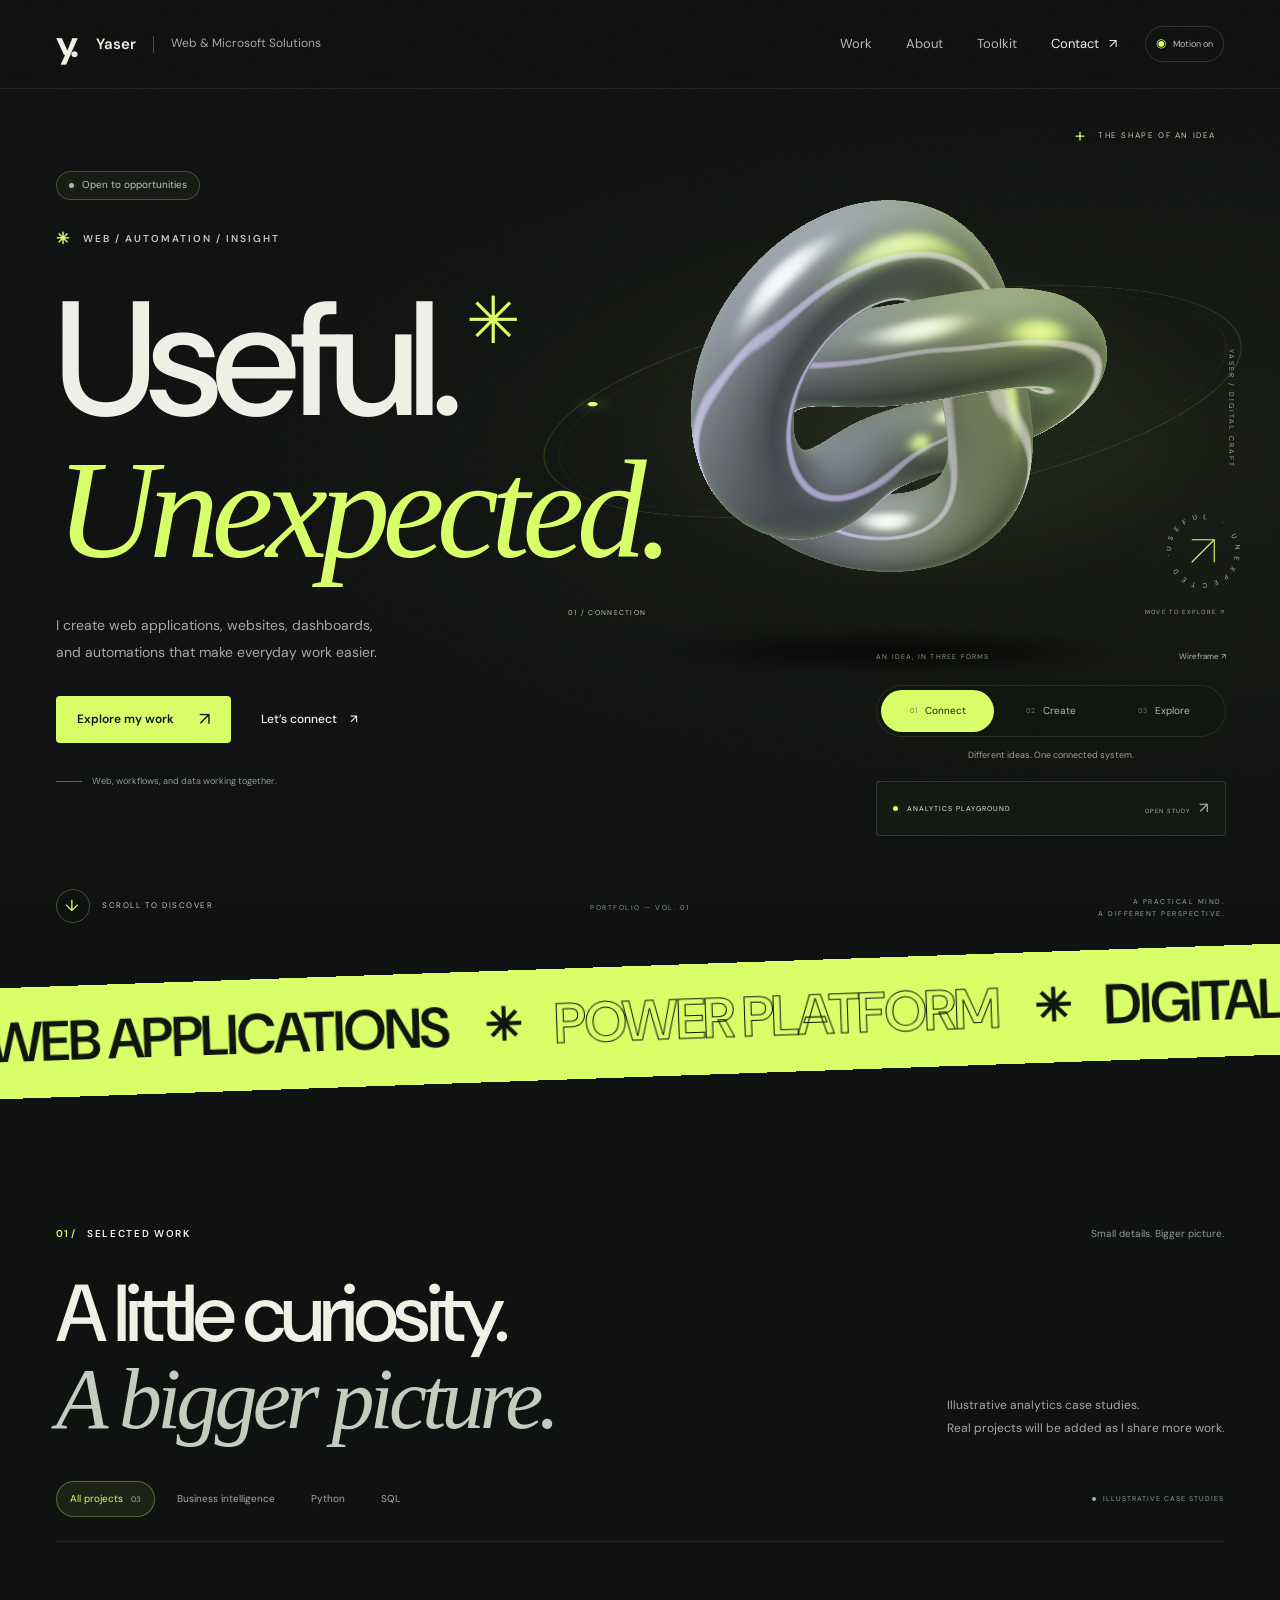
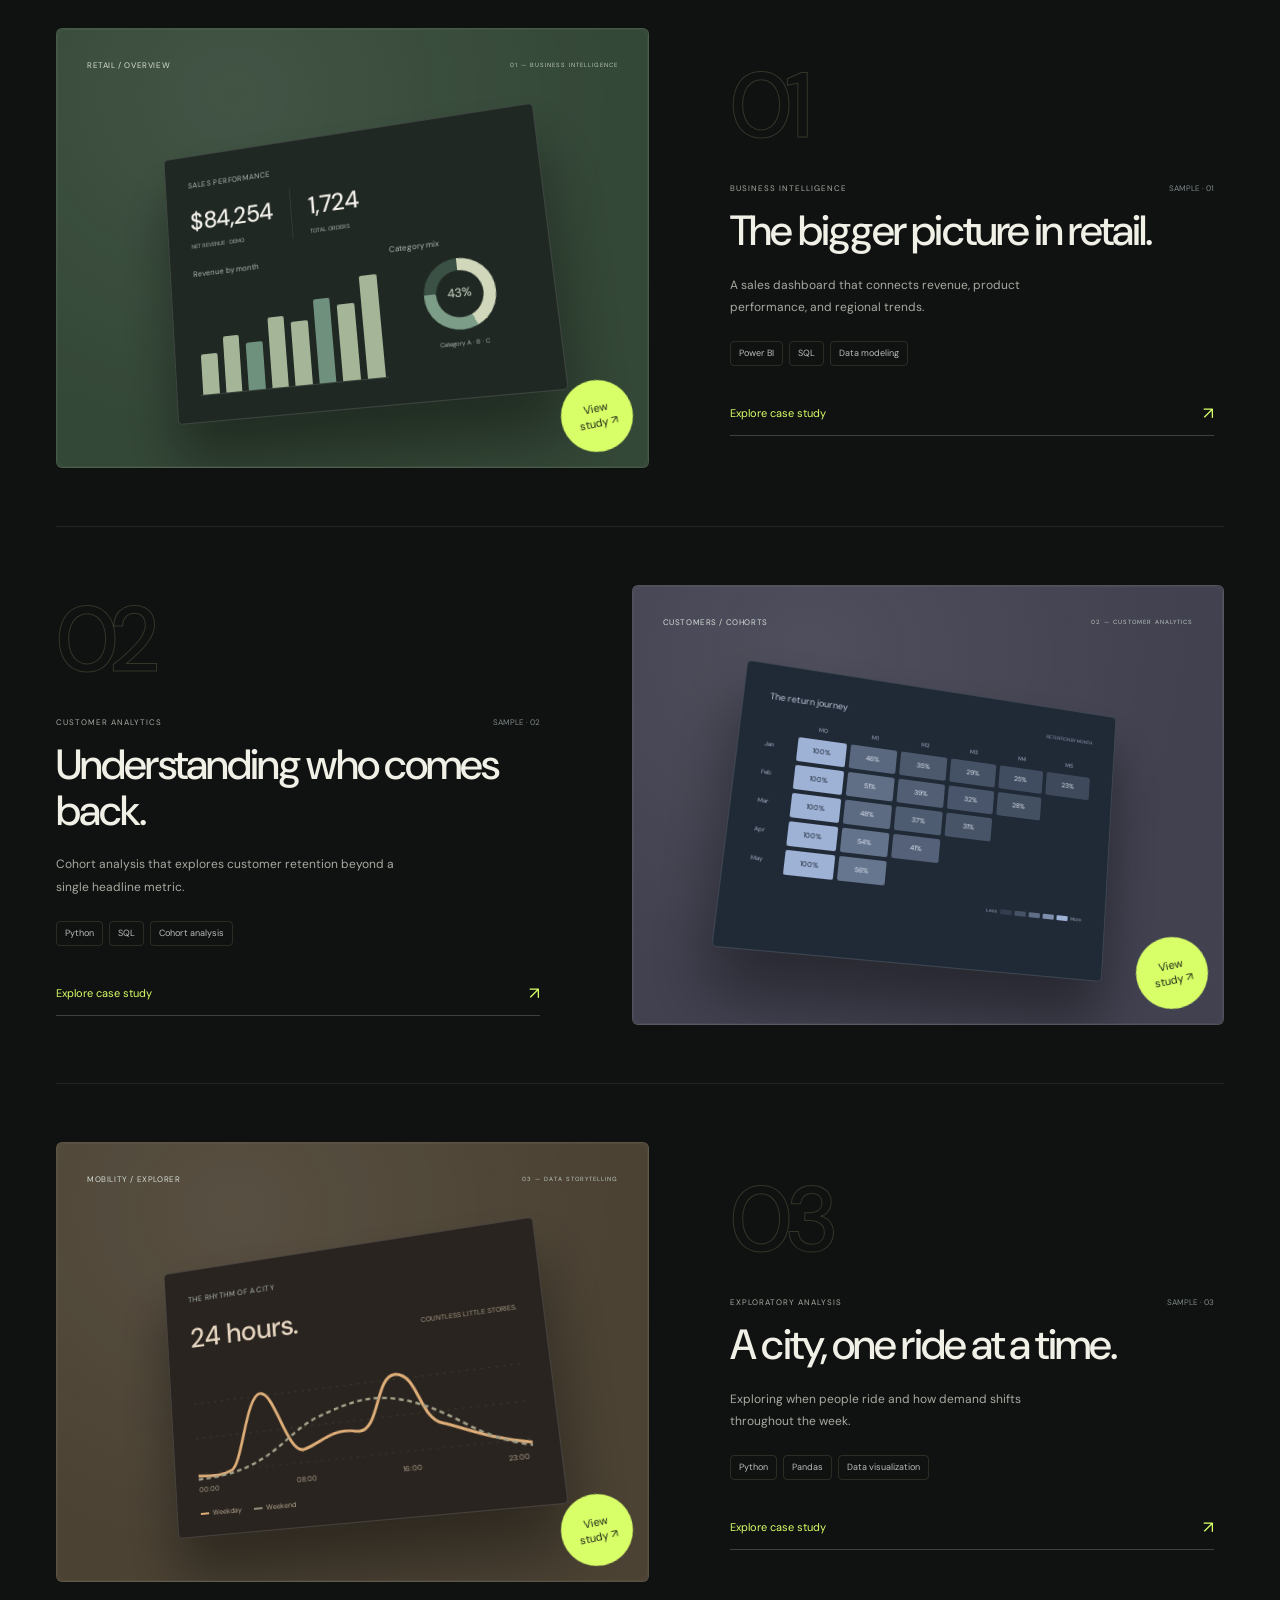
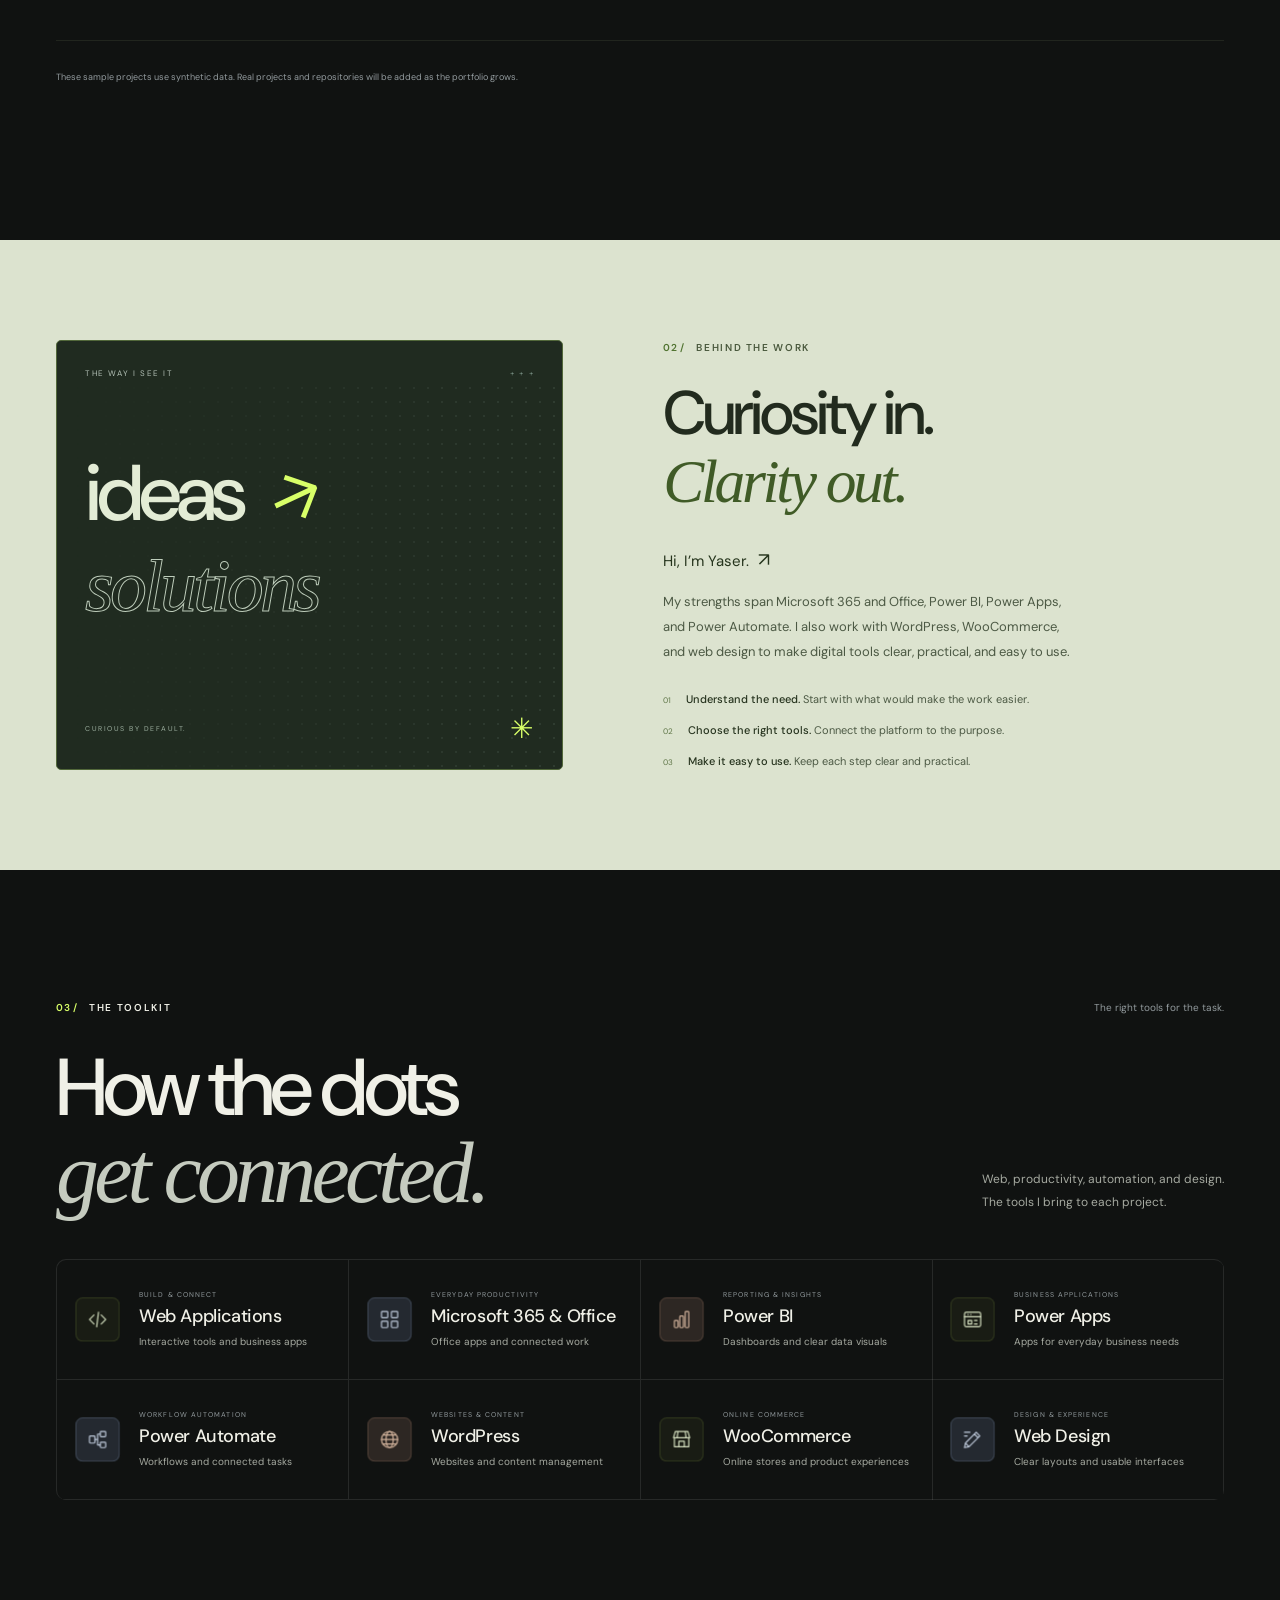
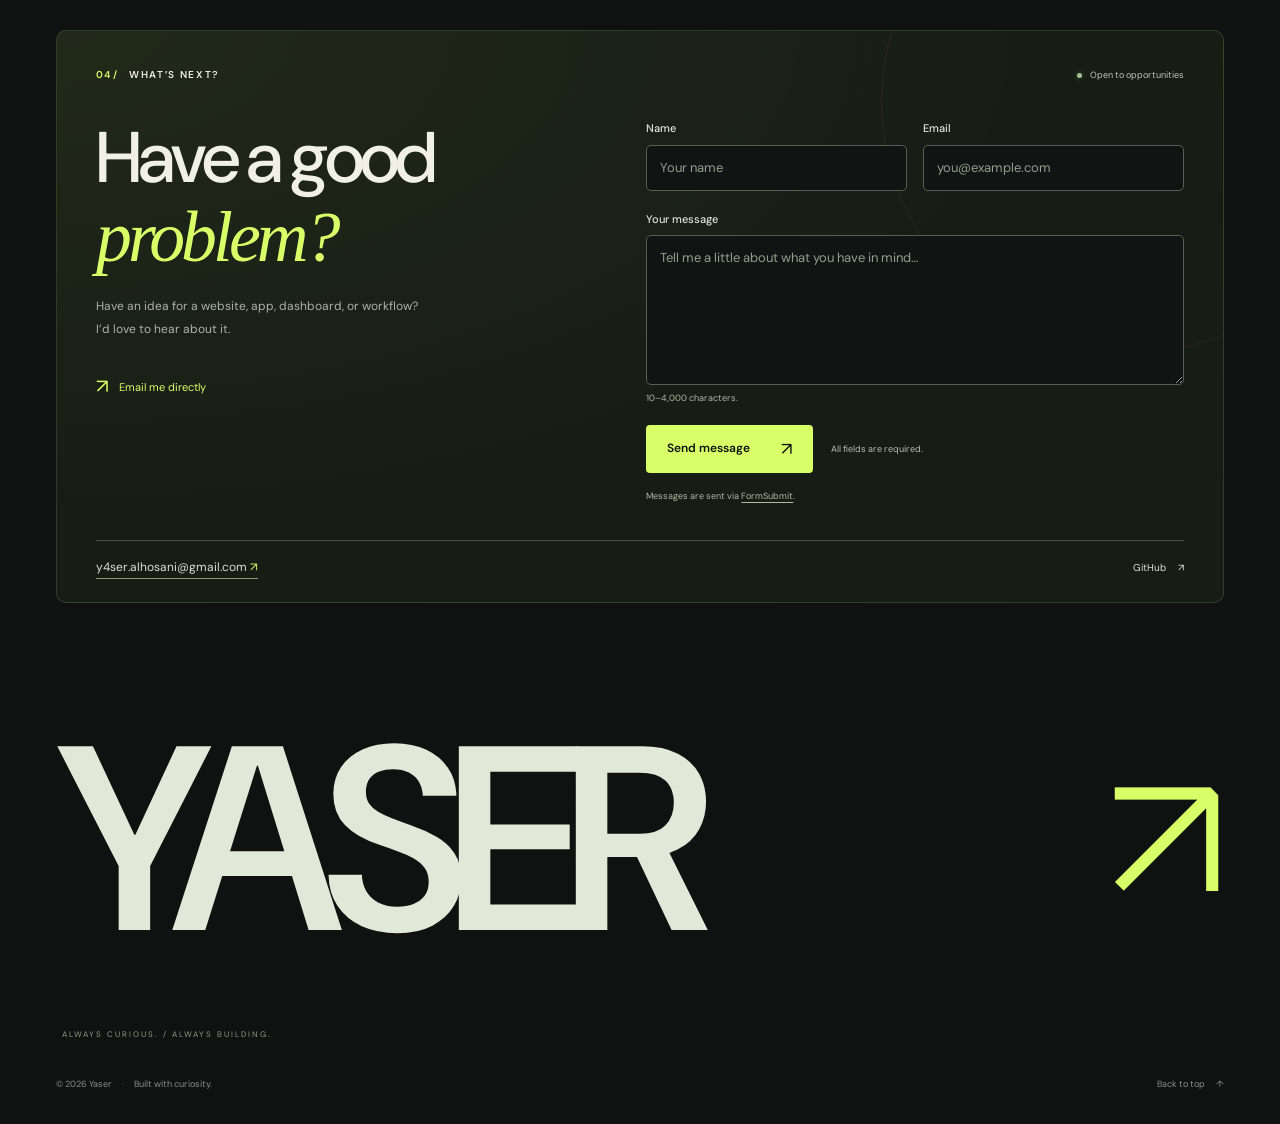
==== commit 020a2fa9: "Build expressive creative systems portfolio with morphing 3D forms" ====
--- a/index.html
+++ b/index.html
@@ -3,7 +3,7 @@
 <head>
   <meta charset="UTF-8">
   <meta name="viewport" content="width=device-width, initial-scale=1.0">
-  <meta name="theme-color" content="#121416">
+  <meta name="theme-color" content="#101211">
   <meta name="description" content="Yaser's portfolio of web applications, Microsoft 365 solutions, Power Platform, WordPress, WooCommerce, and web design.">
   <meta property="og:type" content="website">
   <meta property="og:title" content="Yaser — Web &amp; Microsoft Solutions">
@@ -35,22 +35,23 @@
     <section class="hero container" id="home" aria-labelledby="hero-title">
       <div class="hero-copy">
         <div class="availability"><span class="status-dot"></span><span data-availability>Open to opportunities</span></div>
-        <p class="eyebrow hero-eyebrow"><span class="tiny-cross" aria-hidden="true">✳</span> WEB. WORKFLOWS. INSIGHTS.</p>
-        <h1 id="hero-title"><span class="hero-line"><span>Ideas into</span></span><span class="hero-line"><span class="serif-accent">solutions</span><span class="orange-period">.</span></span></h1>
+        <p class="eyebrow hero-eyebrow"><span class="tiny-cross" aria-hidden="true">✳</span> WEB / AUTOMATION / INSIGHT</p>
+        <h1 id="hero-title"><span class="hero-line"><span>Useful.</span><span class="hero-asterisk" aria-hidden="true">✳</span></span><span class="hero-line"><span class="serif-accent">Unexpected.</span></span></h1>
         <p class="hero-intro" data-introduction>I create web applications, websites, dashboards, and automations that make everyday work easier.</p>
         <div class="hero-actions"><a href="#work" class="button button-primary">Explore my work <span aria-hidden="true">↗</span></a><a href="#contact" class="text-link">Let’s connect <span aria-hidden="true">↗</span></a></div>
         <div class="hero-note"><span class="note-line"></span><span>Web, workflows, and data working together.</span></div>
       </div>
       <div class="hero-visual">
-        <div class="scene-edition" aria-hidden="true"><span class="scene-cross">+</span> CONNECTED IDEAS / 001</div>
+        <div class="scene-edition" aria-hidden="true"><span class="scene-cross">+</span> THE SHAPE OF AN IDEA</div><div class="scene-orbit" aria-hidden="true"><i></i></div><span class="scene-side" aria-hidden="true">YASER / DIGITAL CRAFT</span>
         <div id="sculpture-stage" class="sculpture-stage" aria-hidden="true">
           <div class="sculpture-glow"></div>
           <div class="sculpture-fallback"><i></i><i></i><i></i></div>
           <canvas id="sculpture-canvas"></canvas>
           <div class="sculpture-shadow"></div>
         </div>
-        <div class="scene-coordinate" aria-hidden="true"><span>FORM / FUNCTION</span><span class="scene-hint">MOVE TO EXPLORE ↗</span></div>
-        <svg class="creative-seal" viewBox="0 0 120 120" aria-hidden="true"><defs><path id="seal-circle" d="M60,60 m-43,0 a43,43 0 1,1 86,0 a43,43 0 1,1 -86,0"/></defs><text><textPath href="#seal-circle" textLength="267">DESIGN · BUILD · CONNECT · </textPath></text><path class="seal-arrow" d="M45 75 75 45M45 45h30v30"/></svg>
+        <div class="scene-coordinate" aria-hidden="true"><span id="form-coordinate">01 / CONNECTION</span><span class="scene-hint">MOVE TO EXPLORE ↗</span></div>
+        <div class="form-console" aria-label="Explore the 3D sculpture" hidden><div class="form-console-heading"><span>AN IDEA, IN THREE FORMS</span><button type="button" id="structure-toggle" aria-pressed="false">Wireframe <span aria-hidden="true">↗</span></button></div><div class="form-choices" role="group" aria-label="Sculpture form"><button type="button" data-form="connect" aria-pressed="true"><span>01</span> Connect</button><button type="button" data-form="create" aria-pressed="false"><span>02</span> Create</button><button type="button" data-form="explore" aria-pressed="false"><span>03</span> Explore</button></div><p id="form-description" aria-live="polite">Different ideas. One connected system.</p></div>
+        <svg class="creative-seal" viewBox="0 0 120 120" aria-hidden="true"><defs><path id="seal-circle" d="M60,60 m-43,0 a43,43 0 1,1 86,0 a43,43 0 1,1 -86,0"/></defs><text><textPath href="#seal-circle" textLength="267">USEFUL · UNEXPECTED · </textPath></text><path class="seal-arrow" d="M45 75 75 45M45 45h30v30"/></svg>
         <details class="data-lab" id="data-lab">
           <summary><span><i aria-hidden="true"></i> ANALYTICS PLAYGROUND</span><span class="lab-action">OPEN STUDY <b aria-hidden="true">↗</b></span></summary>
         <div class="dashboard">
@@ -65,12 +66,12 @@
         </details>
       </div>
       <a class="scroll-cue" href="#work"><span aria-hidden="true">↓</span> SCROLL TO DISCOVER</a>
-      <span class="hero-signature" aria-hidden="true">THOUGHTFUL SYSTEMS.<br>A LITTLE UNEXPECTED.</span>
+      <span class="hero-signature" aria-hidden="true">A PRACTICAL MIND.<br>A DIFFERENT PERSPECTIVE.</span><span class="hero-volume" aria-hidden="true">PORTFOLIO — VOL. 01</span>
     </section>
     <div class="kinetic-ribbon" aria-label="Web applications, Power Platform, and digital experiences"><div class="ribbon-track"><span>WEB APPLICATIONS <i aria-hidden="true">✳</i> <em>POWER PLATFORM</em> <i aria-hidden="true">✳</i> DIGITAL EXPERIENCES <i aria-hidden="true">✳</i> </span><span aria-hidden="true">WEB APPLICATIONS <i>✳</i> <em>POWER PLATFORM</em> <i>✳</i> DIGITAL EXPERIENCES <i>✳</i> </span></div></div>
     <section class="section work-section container" id="work" aria-labelledby="work-title">
       <div class="section-top"><p class="eyebrow"><span class="section-index">01 /</span> SELECTED WORK</p><span class="section-side-note">Small details. Bigger picture.</span></div>
-      <div class="section-heading"><h2 id="work-title">A look beneath<br>the <span class="serif-accent">surface.</span></h2><p>Illustrative analytics case studies.<br>Real projects will be added as I share more work.</p></div>
+      <div class="section-heading"><h2 id="work-title">A little curiosity.<br><span class="serif-accent">A bigger picture.</span></h2><p>Illustrative analytics case studies.<br>Real projects will be added as I share more work.</p></div>
       <div class="work-toolbar"><div class="project-filters" role="group" aria-label="Filter projects"><button data-filter="all" aria-pressed="true">All projects <span>03</span></button><button data-filter="bi" aria-pressed="false">Business intelligence</button><button data-filter="python" aria-pressed="false">Python</button><button data-filter="sql" aria-pressed="false">SQL</button></div><span class="sample-label"><span></span> ILLUSTRATIVE CASE STUDIES</span></div>
       <p class="sr-only" id="filter-status" role="status"></p>
       <div class="projects-grid" id="projects-grid"></div>
@@ -90,7 +91,7 @@
       <div class="contact-layout">
         <div class="contact-main">
           <div>
-            <h2 id="contact-title">Good things start<br>with a <span class="serif-accent">conversation.</span></h2>
+            <h2 id="contact-title">Have a good<br><span class="serif-accent">problem?</span></h2>
             <p>Have an idea for a website, app, dashboard, or workflow?<br>I’d love to hear about it.</p>
           </div>
           <a class="contact-direct-link" id="contact-cta" href="mailto:y4ser.alhosani@gmail.com" aria-label="Email Yaser"><span aria-hidden="true">↗</span><span>Email me directly</span></a>
@@ -126,6 +127,7 @@
       </div>
       <div class="contact-bottom"><div id="email-contact"><a class="email-link" href="mailto:y4ser.alhosani@gmail.com">y4ser.alhosani@gmail.com <span aria-hidden="true">↗</span></a></div><div class="social-links" id="social-links"></div></div>
     </section>
+    <a class="closing-wordmark container" href="#home" aria-label="Yaser, back to top"><span>YASER</span><span class="closing-arrow" aria-hidden="true">↗</span><small>ALWAYS CURIOUS. / ALWAYS BUILDING.</small></a>
   </main>
   <footer class="container site-footer"><span>© <span id="current-year">2026</span> <span data-name>Yaser</span><span class="footer-dot">·</span>Built with curiosity.</span><a href="#home">Back to top <span aria-hidden="true">↑</span></a></footer>
   <dialog id="case-study" class="case-dialog" aria-labelledby="case-title"><div class="dialog-header"><a href="#work" class="dialog-brand" tabindex="-1">THE WORK / A CLOSER LOOK</a><button id="close-case" class="close-dialog" aria-label="Close case study">✕</button></div><div id="case-content"></div></dialog>
--- a/experience.css
+++ b/experience.css
@@ -477,3 +477,233 @@
   .motion-reveal,.reveal { opacity:1!important; transform:none!important; }
   .cursor-ring { display:none!important; }
 }
+
+/* Creative systems: an editorial identity around a living, changeable form. */
+:root { --orange:#d8ff68; --bg:#101211; --text:#f0f0e7; --muted:#a6aaa1; }
+body { background:var(--bg); }
+::selection { background:#d8ff68; color:#101211; }
+.site-header { background:#101211e8; }
+.brand-mark { color:var(--orange); }
+.hero { padding-top:82px; min-height:870px; }
+.hero::before { background:radial-gradient(ellipse at 79% 42%,#d8ff680c,transparent 50%); }
+.hero-copy { width:85%; }
+.hero-eyebrow { color:#c6c9bd; }
+.hero h1 { font-size:clamp(115px,12.7vw,180px); line-height:.9; letter-spacing:-9px; margin-top:40px; }
+.hero-line { position:relative; }
+.hero-line:nth-child(2) { font-size:.86em; margin-top:13px; }
+.hero h1 .serif-accent { color:var(--orange); background:none; -webkit-text-fill-color:var(--orange); padding-right:.06em; }
+.hero-asterisk { display:inline-block; margin-left:.18em; font-family:Arial,sans-serif; font-weight:400; font-size:.4em; color:var(--orange); vertical-align:top; padding-top:.08em; }
+.hero-intro { margin-top:40px; max-width:345px; }
+.hero-actions { margin-top:30px; }
+.button-primary { color:#101211; background:var(--orange); }
+.button-primary:hover { background:#e5ff98; color:#101211; }
+.hero .availability { background:#d8ff6809; border-color:#d8ff683d; }
+.hero-visual { right:-28px; width:62%; height:750px; top:0; }
+.sculpture-stage { inset:55px -30px 155px -25px; }
+.sculpture-glow { background:radial-gradient(ellipse,#d8ff6812,transparent 67%); }
+.scene-edition { right:36px; top:30px; color:#c2c7b3; }
+.scene-side { position:absolute; right:15px; top:260px; writing-mode:vertical-rl; color:#a0a694; font-size:7px; letter-spacing:2px; }
+.scene-orbit { position:absolute; inset:105px -20px 230px -15px; border:1px solid #d8ff682f; border-radius:50%; transform:rotateX(63deg) rotateZ(-28deg); pointer-events:none; }
+.scene-orbit::after { content:''; position:absolute; inset:14px; border:1px dashed #d8ff681a; border-radius:50%; }
+.scene-orbit i { position:absolute; width:10px; height:10px; border-radius:50%; top:16%; left:14%; background:#d8ff68; box-shadow:0 0 22px #d8ff6880; }
+.scene-coordinate { top:518px; right:27px; left:40px; justify-content:space-between; color:#c0c6ae; }
+.scene-hint { color:#a6aaa1; }
+.creative-seal { right:4px; top:410px; width:90px; }
+.creative-seal text { fill:#b8c3a4; }
+.form-console { position:absolute; bottom:75px; right:26px; width:350px; z-index:6; }
+.form-console-heading { display:flex; align-items:center; justify-content:space-between; color:#8d9585; font-size:7px; letter-spacing:1.2px; margin-bottom:13px; }
+.form-console-heading button { background:none; border:0; padding:7px 0 7px 10px; color:#b5bdab; font-size:8px; letter-spacing:0; min-height:30px; }
+.form-console-heading button[aria-pressed=true] { color:var(--orange); }
+.form-choices { display:flex; border:1px solid #6b765339; border-radius:50px; padding:4px; background:#11150edb; backdrop-filter:blur(16px); }
+.form-choices button { flex:1; display:flex; align-items:center; justify-content:center; gap:8px; min-height:42px; padding:8px; background:none; border:0; border-radius:50px; color:#b3baa8; font-size:10px; transition:background .3s,color .3s; }
+.form-choices button span { font-size:7px; opacity:.6; }
+.form-choices button[aria-pressed=true] { background:var(--orange); color:#171c10; }
+.form-choices button:hover { color:#f5ffe5; }
+.form-choices button[aria-pressed=true]:hover { color:#171c10; }
+.form-choices button:focus-visible,.form-console-heading button:focus-visible { outline:2px solid var(--orange); outline-offset:4px; }
+.form-console>p { color:#9ba38e; margin-top:11px; font-size:9px; text-align:center; min-height:16px; }
+.data-lab { width:350px; bottom:3px; right:26px; }
+.data-lab>summary { border-color:#79856844; background:#171c14bb; font-size:7px; padding:14px 16px; border-radius:3px; }
+.data-lab summary i { box-shadow:0 0 12px #d8ff6850; }
+.data-lab .dashboard { border-color:#79856866; }
+.lab-action { color:#b2bca1; }
+.hero-signature { color:#9da98b; bottom:38px; }
+.hero-volume { position:absolute; left:50%; bottom:45px; transform:translateX(-50%); color:#89927b; font-size:7px; letter-spacing:1.5px; }
+.scroll-cue { bottom:31px; }
+.scroll-cue>span { border-color:#d8ff6844; }
+.kinetic-ribbon { background:var(--orange); color:#101510; border:0; padding-block:21px; transform:rotate(-2deg) scale(1.02); margin-block:8px 36px; }
+.ribbon-track>span { font-size:clamp(31px,4.3vw,62px); font-weight:600; letter-spacing:-2px; }
+.ribbon-track i { color:#101510; }
+.ribbon-track em { -webkit-text-stroke:1px #101510; }
+.section-index { color:var(--orange); }
+.section-heading h2 { font-size:clamp(54px,6.3vw,86px); line-height:1.03; letter-spacing:-4.5px; }
+.work-toolbar { border-bottom:1px solid #717d612b; padding-bottom:24px; }
+.project-filters button[aria-pressed=true] { background:#d8ff6811; border-color:#d8ff6855; color:var(--orange); }
+.projects-grid { display:grid; grid-template-columns:1fr; gap:0; }
+.project-card,.project-card:first-child { display:grid; grid-template-columns:minmax(0,1.2fr) minmax(0,1fr); align-items:center; gap:7%; padding:58px 0; border:0; border-bottom:1px solid #6c775831; border-radius:0; background:none; box-shadow:none; }
+.project-card:hover { box-shadow:none; border-color:#9cab794f; }
+.project-card::after { display:none; }
+.project-card:nth-child(even) { grid-template-columns:minmax(0,1fr) minmax(0,1.2fr); }
+.project-card:nth-child(even) .project-preview-button { order:2; }
+.project-card:nth-child(even) .project-content { order:1; }
+.project-card .project-content,.project-card:first-child .project-content { padding:0 10px 0 0; position:relative; }
+.project-number { display:block; font-size:92px; font-weight:500; line-height:1; letter-spacing:-6px; margin-bottom:30px; color:transparent; -webkit-text-stroke:1px #6a77545e; }
+.project-card h3,.project-card:first-child h3 { font-size:clamp(30px,3.3vw,46px); line-height:1.08; letter-spacing:-1.9px; }
+.project-card p { font-size:12px; margin-top:20px; max-width:340px; }
+.project-card .project-visual,.project-card:first-child .project-visual { height:440px; border-radius:6px; padding:30px; border:1px solid #acb59926; overflow:hidden; }
+.retail-visual { background-color:#344837; }
+.retention-visual { background-color:#414150; }
+.mobility-visual { background-color:#4b4233; }
+.project-card .mini-dashboard,.project-card .mini-heatmap,.project-card .mini-mobility { max-width:390px; height:280px; margin-top:55px; padding:25px; border:1px solid #ffffff22; box-shadow:0 40px 60px #0006; }
+.project-card .mini-dashboard { transform:perspective(900px) rotateY(-13deg) rotateX(8deg) rotateZ(-7deg); }
+.project-card .mini-heatmap { transform:perspective(900px) rotateY(13deg) rotateX(8deg) rotateZ(7deg); }
+.project-card .mini-mobility { transform:perspective(900px) rotateY(-13deg) rotateX(8deg) rotateZ(-7deg); }
+.project-card .mini-bar-chart { height:110px; }
+.project-card .mini-line-chart { height:130px; }
+.project-view { display:grid; place-content:center; position:absolute; right:16px; bottom:16px; width:72px; height:72px; border-radius:50%; background:#d8ff68; color:#1d2515; font-size:11px; line-height:1.4; text-align:center; transform:translateZ(38px) rotate(-12deg); transition:transform .4s; }
+.project-preview-button:hover .project-view { transform:translateZ(45px) rotate(0deg) scale(1.08); }
+.case-link { color:var(--orange); }
+.project-tags span { border-color:#717b5b44; background:none; }
+.about-section { background:#dce3cf; color:#222b1e; border:0; margin-top:40px; }
+.about-copy h2 { font-size:clamp(48px,4.8vw,68px); }
+.about-copy>p:not(.eyebrow),.approach-list p,.about-intro { color:#4c5944; }
+.about-copy h2 .serif-accent { color:#405b27; }
+.about-copy .about-intro { color:#25341c!important; }
+.about-copy .section-index { color:#507330; }
+.about-copy .eyebrow { color:#4a593d; }
+.about-intro span { color:#25341c; }
+.approach-list { border-color:#61764b33; }
+.approach-list>div>span { color:#607749; }
+.approach-list strong { color:#26331e; }
+.about-visual { background:#202b20; border-color:#52683a; color:#e3ecd5; }
+.about-art-word>span:not(.outline-word),.about-art-bottom>span:last-child { color:var(--orange); }
+.toolkit-section { padding-block:130px; }
+.skill:hover { background:#d8ff6809; }
+.skill-icon { color:#d5e0c0; background:#d8ff680b; border-color:#d8ff6822; }
+.contact-section { background:radial-gradient(ellipse at 0% 0%,#d8ff680e,transparent 60%),#171d15; border-color:#7c8e5345; }
+.contact-layout .contact-main h2 { font-size:clamp(56px,5.6vw,80px); letter-spacing:-4px; }
+.contact-layout .contact-main h2 .serif-accent { color:var(--orange); }
+.contact-direct-link,.email-link span { color:var(--orange); }
+.form-field input:focus,.form-field textarea:focus { border-color:var(--orange); outline-color:var(--orange); }
+.closing-wordmark { position:relative; display:flex; align-items:center; justify-content:space-between; padding-top:80px; padding-bottom:52px; color:#e2e8d8; }
+.closing-wordmark>span:first-child { font-size:clamp(100px,20.5vw,290px); line-height:.9; letter-spacing:-.08em; font-weight:600; }
+.closing-arrow { color:var(--orange); font-size:clamp(80px,15vw,200px); font-weight:300; transition:transform .5s; }
+.closing-wordmark:hover .closing-arrow { transform:translate(10px,-10px); }
+.closing-wordmark small { position:absolute; bottom:11px; left:6px; color:#8f9a81; font-size:8px; letter-spacing:2px; }
+.site-footer { padding-top:25px; }
+.cursor-ring { border-color:#d8ff6877; }
+.cursor-ring.over-link { border-color:var(--orange); }
+html.motion-ready[data-motion=full] .hero-line>.hero-asterisk { animation:asterisk-turn 22s linear infinite; transform-origin:50% 55%; }
+html[data-motion=full] .scene-orbit i { animation:orbital-glow 3s ease-in-out infinite alternate; }
+@keyframes asterisk-turn { to { transform:rotate(360deg); } }
+@keyframes orbital-glow { to { box-shadow:0 0 32px #d8ff68bf; transform:scale(.65); } }
+@media(min-width:1600px) { .hero { min-height:900px; } .hero-visual { top:10px; } }
+@media(max-width:1150px) {
+  .hero { min-height:830px; }
+  .hero h1 { font-size:clamp(110px,13.5vw,150px); letter-spacing:-7px; }
+  .hero-visual { width:61%; right:-12px; height:735px; }
+  .sculpture-stage { inset:65px -35px 160px -50px; }
+  .scene-coordinate { left:10px; right:12px; top:508px; }
+  .form-console,.data-lab { right:10px; width:310px; }
+  .form-console { bottom:72px; }
+  .scene-side { right:0; }
+  .creative-seal { right:-8px; top:420px; width:72px; }
+  .project-card,.project-card:first-child { gap:5%; }
+  .project-card .project-visual,.project-card:first-child .project-visual { height:380px; padding:22px; }
+  .project-card .mini-dashboard,.project-card .mini-heatmap,.project-card .mini-mobility { margin-top:46px; height:255px; padding:17px; }
+  .project-number { font-size:75px; margin-bottom:22px; }
+}
+@media(max-width:900px) {
+  .hero { min-height:790px; padding-top:70px; }
+  .hero h1 { font-size:clamp(100px,13.1vw,125px); letter-spacing:-6px; }
+  .hero-intro { max-width:300px; font-size:13px; }
+  .hero-visual { height:700px; top:10px; }
+  .sculpture-stage { inset:55px -35px 170px -35px; }
+  .form-console,.data-lab { width:270px; right:0; }
+  .scene-coordinate { top:478px; right:0; }
+  .scene-edition { right:0; }
+  .scene-orbit { inset:130px -5px 260px -15px; }
+  .hero-volume { display:none; }
+  .project-card .project-visual,.project-card:first-child .project-visual { height:330px; padding:20px; }
+  .project-card .mini-dashboard,.project-card .mini-heatmap,.project-card .mini-mobility { margin-top:36px; height:230px; padding:14px; }
+  .project-card .mini-stat-row strong { font-size:20px; }
+  .project-card .mini-bar-chart { height:80px; }
+  .project-number { font-size:62px; }
+  .section-heading h2 { font-size:60px; }
+}
+@media(max-width:700px) {
+  .hero { padding-top:44px; padding-bottom:65px; min-height:0; }
+  .hero-copy { width:100%; }
+  .hero h1 { font-size:clamp(91px,18vw,132px); letter-spacing:-6px; margin-top:35px; }
+  .hero-line:nth-child(2) { font-size:.74em; margin-top:17px; }
+  .hero-asterisk { font-size:.42em; margin-left:.28em; }
+  .hero-intro { max-width:350px; font-size:14px; margin-top:30px; }
+  .hero-visual { position:relative; top:auto; right:auto; width:100%; height:600px; margin-top:32px; }
+  .sculpture-stage { inset:15px -30px 160px; }
+  .scene-edition { top:0; }
+  .scene-side { top:140px; font-size:6px; }
+  .scene-orbit { inset:80px -10px 240px; }
+  .scene-coordinate { top:423px; left:0; }
+  .scene-hint::after { content:'CHOOSE A FORM BELOW'; }
+  .creative-seal { right:-3px; top:310px; }
+  .form-console { width:100%; bottom:73px; }
+  .form-console-heading { margin-bottom:8px; }
+  .form-choices button { min-height:44px; font-size:11px; }
+  .data-lab { width:100%; bottom:0; }
+  .data-lab>summary { font-size:8px; min-height:50px; }
+  .lab-action { font-size:7px; }
+  .hero-signature { bottom:11px; font-size:6px; }
+  .scroll-cue { bottom:6px; }
+  .kinetic-ribbon { padding-block:18px; margin-bottom:10px; }
+  .ribbon-track>span { font-size:37px; }
+  .section-heading h2 { font-size:48px; letter-spacing:-2.7px; }
+  .project-card,.project-card:first-child,.project-card:nth-child(even) { display:flex; flex-direction:column; gap:25px; padding:35px 0; }
+  .project-card:nth-child(even) .project-preview-button,.project-card:nth-child(even) .project-content { order:initial; }
+  .project-preview-button { width:100%; }
+  .project-card .project-content,.project-card:first-child .project-content { padding:0; width:100%; }
+  .project-number { font-size:50px; letter-spacing:-3px; margin-bottom:16px; }
+  .project-card h3,.project-card:first-child h3 { font-size:34px; letter-spacing:-1.5px; max-width:400px; }
+  .project-card .project-visual,.project-card:first-child .project-visual { height:350px; padding:23px; }
+  .project-card .mini-dashboard,.project-card .mini-heatmap,.project-card .mini-mobility { margin-top:35px; height:255px; padding:20px; max-width:360px; }
+  .project-card .mini-bar-chart { height:100px; }
+  .project-card p { max-width:360px; }
+  .project-view { width:64px; height:64px; }
+  .about-section { margin-top:15px; }
+  .about-copy h2 { font-size:48px; }
+  .toolkit-section { padding-block:75px; }
+  .contact-layout .contact-main h2 { font-size:58px; letter-spacing:-3px; }
+  .closing-wordmark { padding-top:65px; padding-bottom:42px; }
+  .closing-wordmark small { font-size:6px; letter-spacing:1px; bottom:10px; }
+}
+@media(max-width:400px) {
+  .hero h1 { font-size:clamp(82px,23.6vw,94px); letter-spacing:-5px; }
+  .hero-line:nth-child(2) { font-size:.71em; }
+  .hero-asterisk { margin-left:.22em; }
+  .hero-intro { font-size:13px; }
+  .hero-visual { height:565px; margin-top:30px; }
+  .sculpture-stage { inset:5px -25px 150px; }
+  .scene-coordinate { top:390px; }
+  .scene-orbit { inset:65px -10px 230px; }
+  .scene-side { top:125px; }
+  .creative-seal { top:285px; width:62px; }
+  .form-console-heading { font-size:6px; letter-spacing:.8px; }
+  .form-choices button { font-size:10px; gap:7px; }
+  .section-heading h2 { font-size:41px; }
+  .project-card .project-visual,.project-card:first-child .project-visual { height:295px; padding:18px; }
+  .project-card .mini-dashboard,.project-card .mini-heatmap,.project-card .mini-mobility { height:220px; margin-top:30px; padding:13px; }
+  .project-card .mini-stat-row strong { font-size:19px; }
+  .project-card .mini-bar-chart { height:77px; }
+  .project-card h3,.project-card:first-child h3 { font-size:30px; }
+  .project-card .mini-line-chart { height:100px; }
+  .project-view { width:56px; height:56px; font-size:9px; right:12px; bottom:12px; }
+  .about-copy h2 { font-size:44px; }
+  .contact-layout .contact-main h2 { font-size:51px; }
+  .closing-wordmark>span:first-child { font-size:22vw; }
+}
+@media(max-width:700px) {
+  .scene-coordinate { display:none; }
+  .form-console-heading button { min-height:44px; font-size:9px; padding-block:10px; }
+  .form-console-heading { margin-bottom:4px; }
+}
+
+.sculpture-fallback i { border-top-color:#e1e9dc; border-right-color:#d8ff68; border-bottom-color:#4a5f35; }
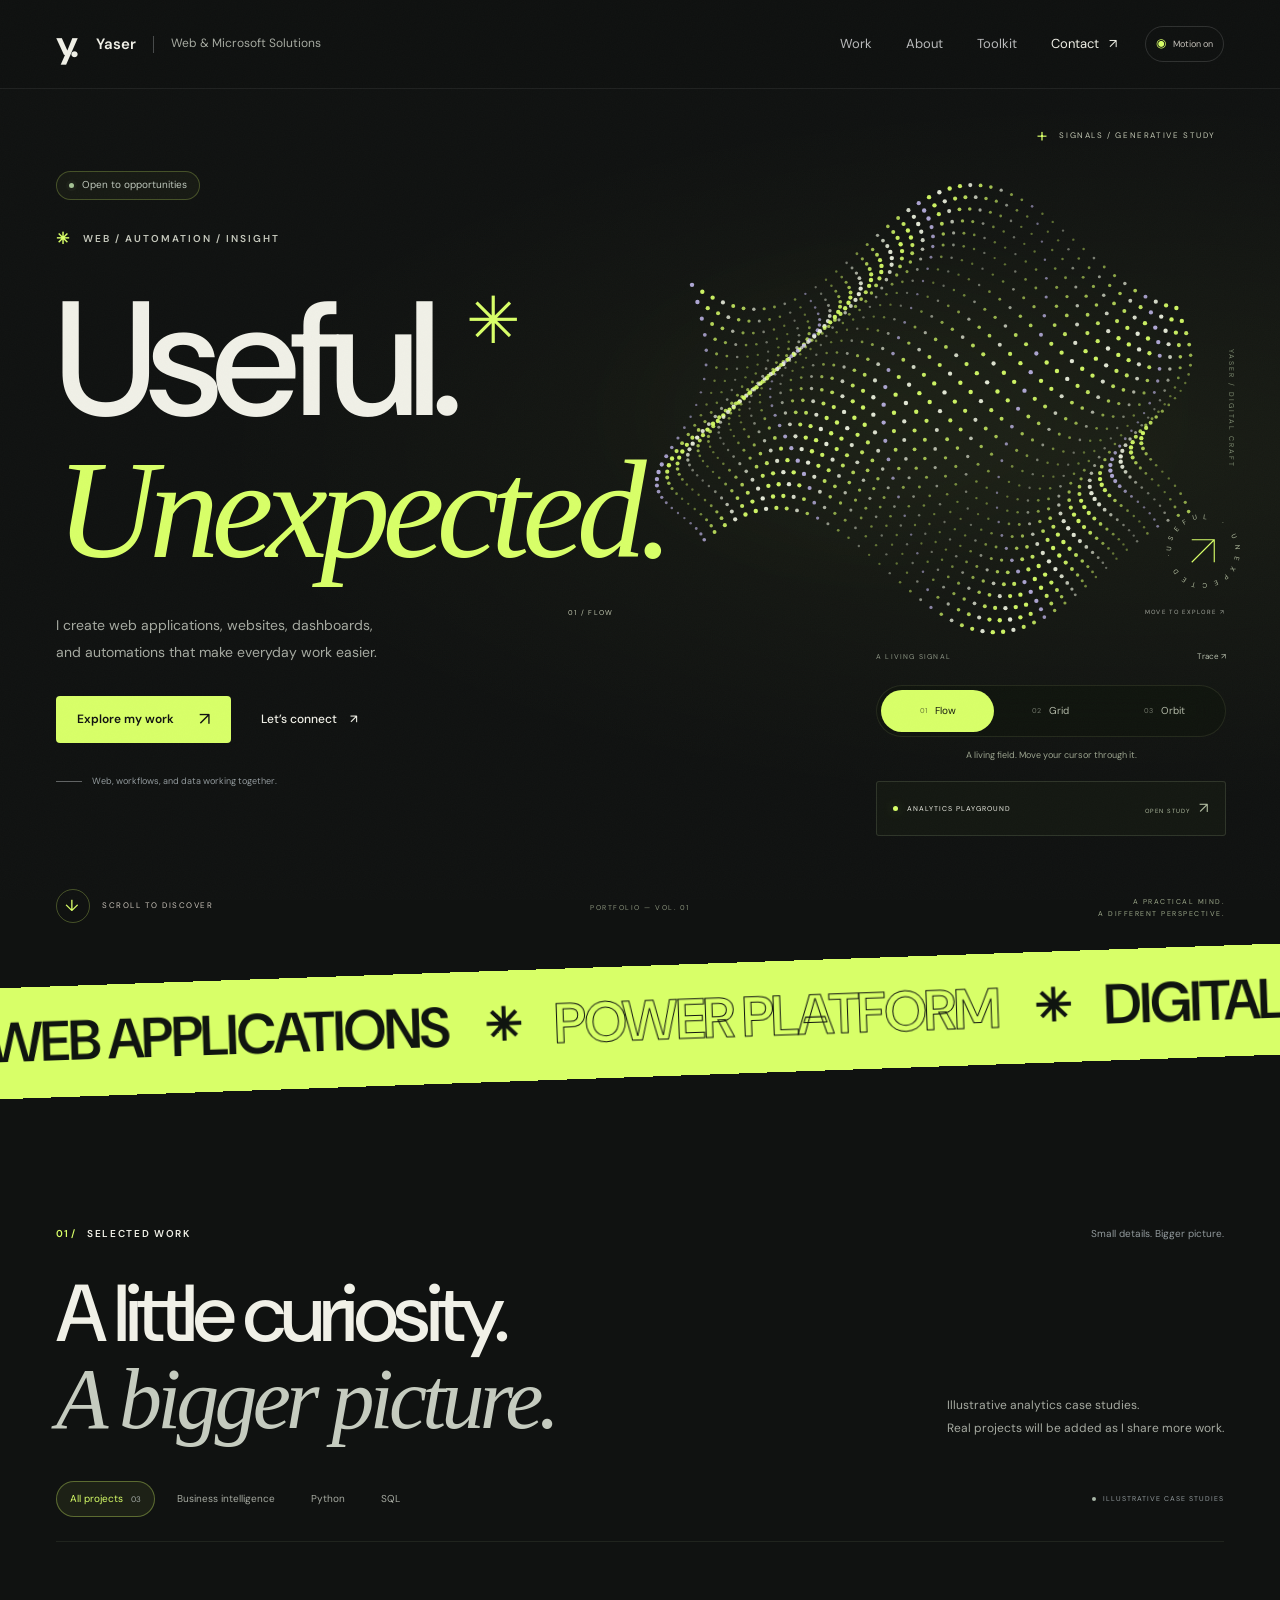
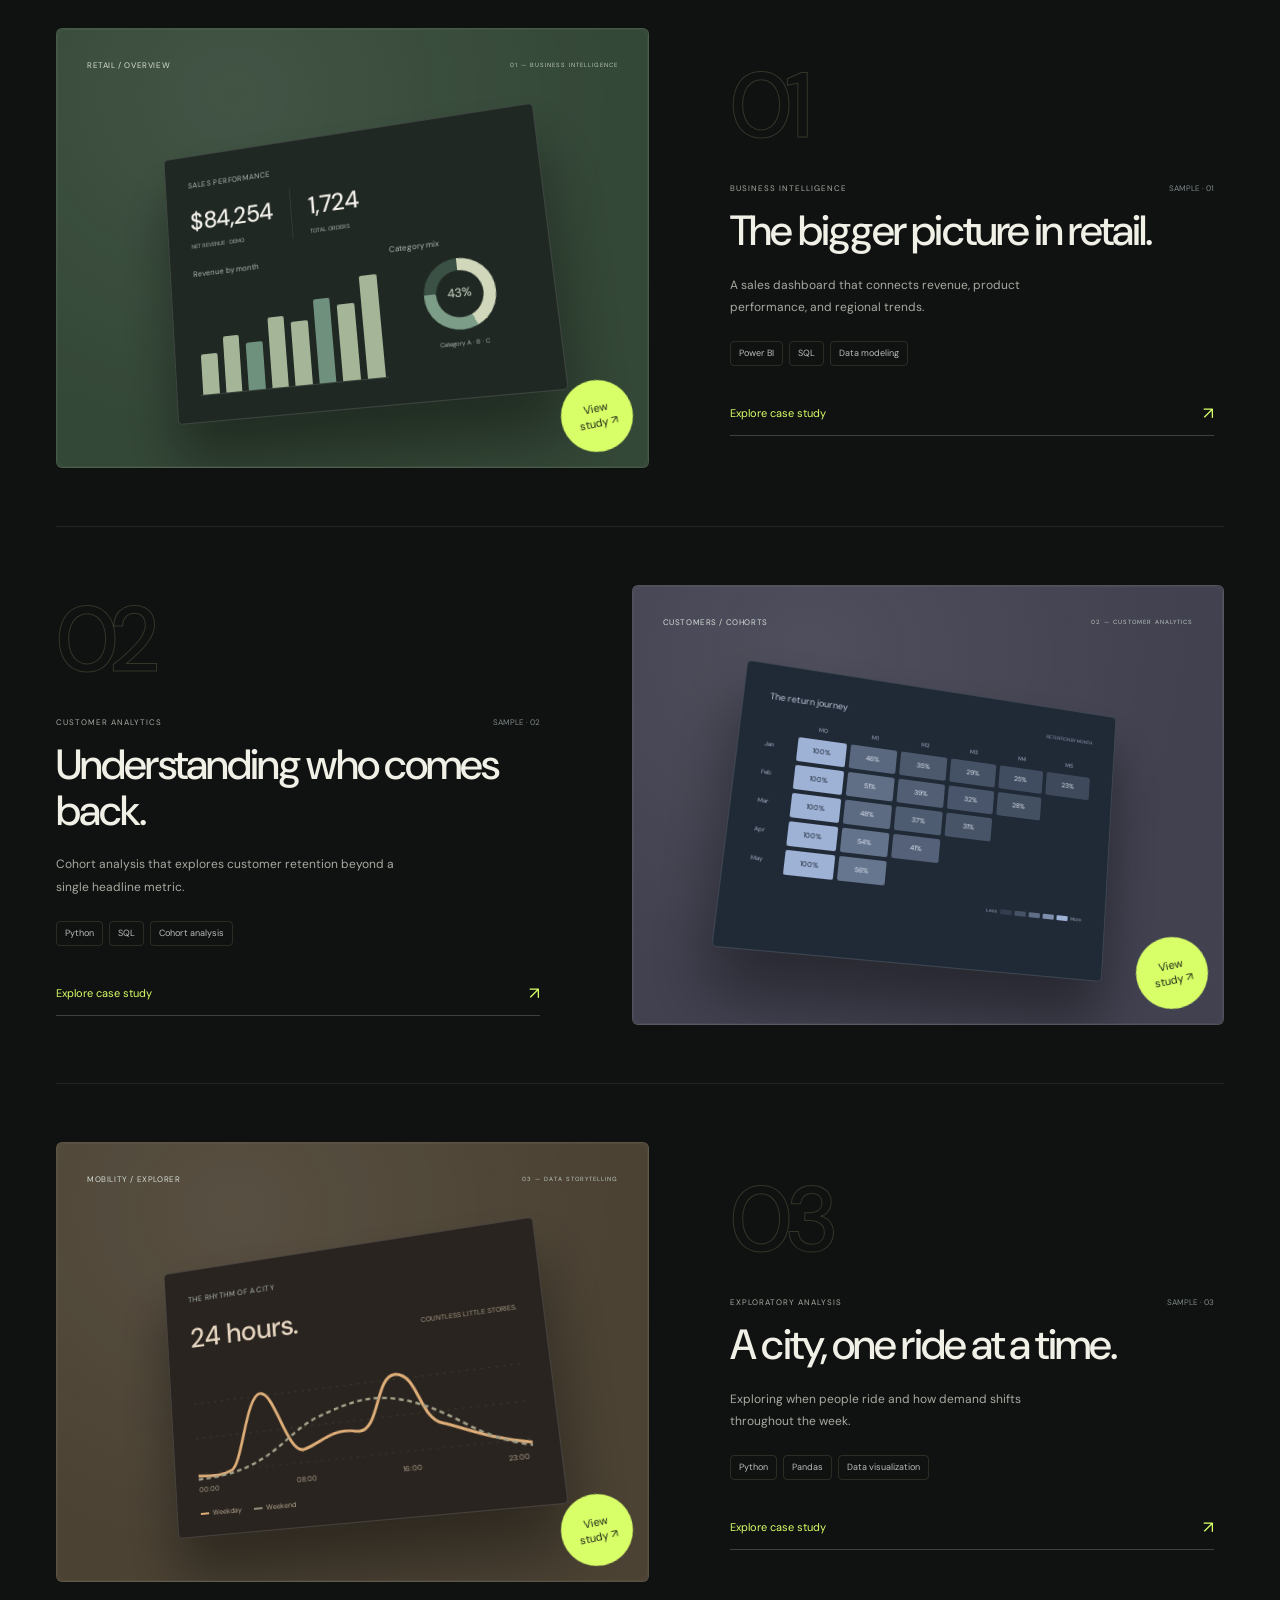
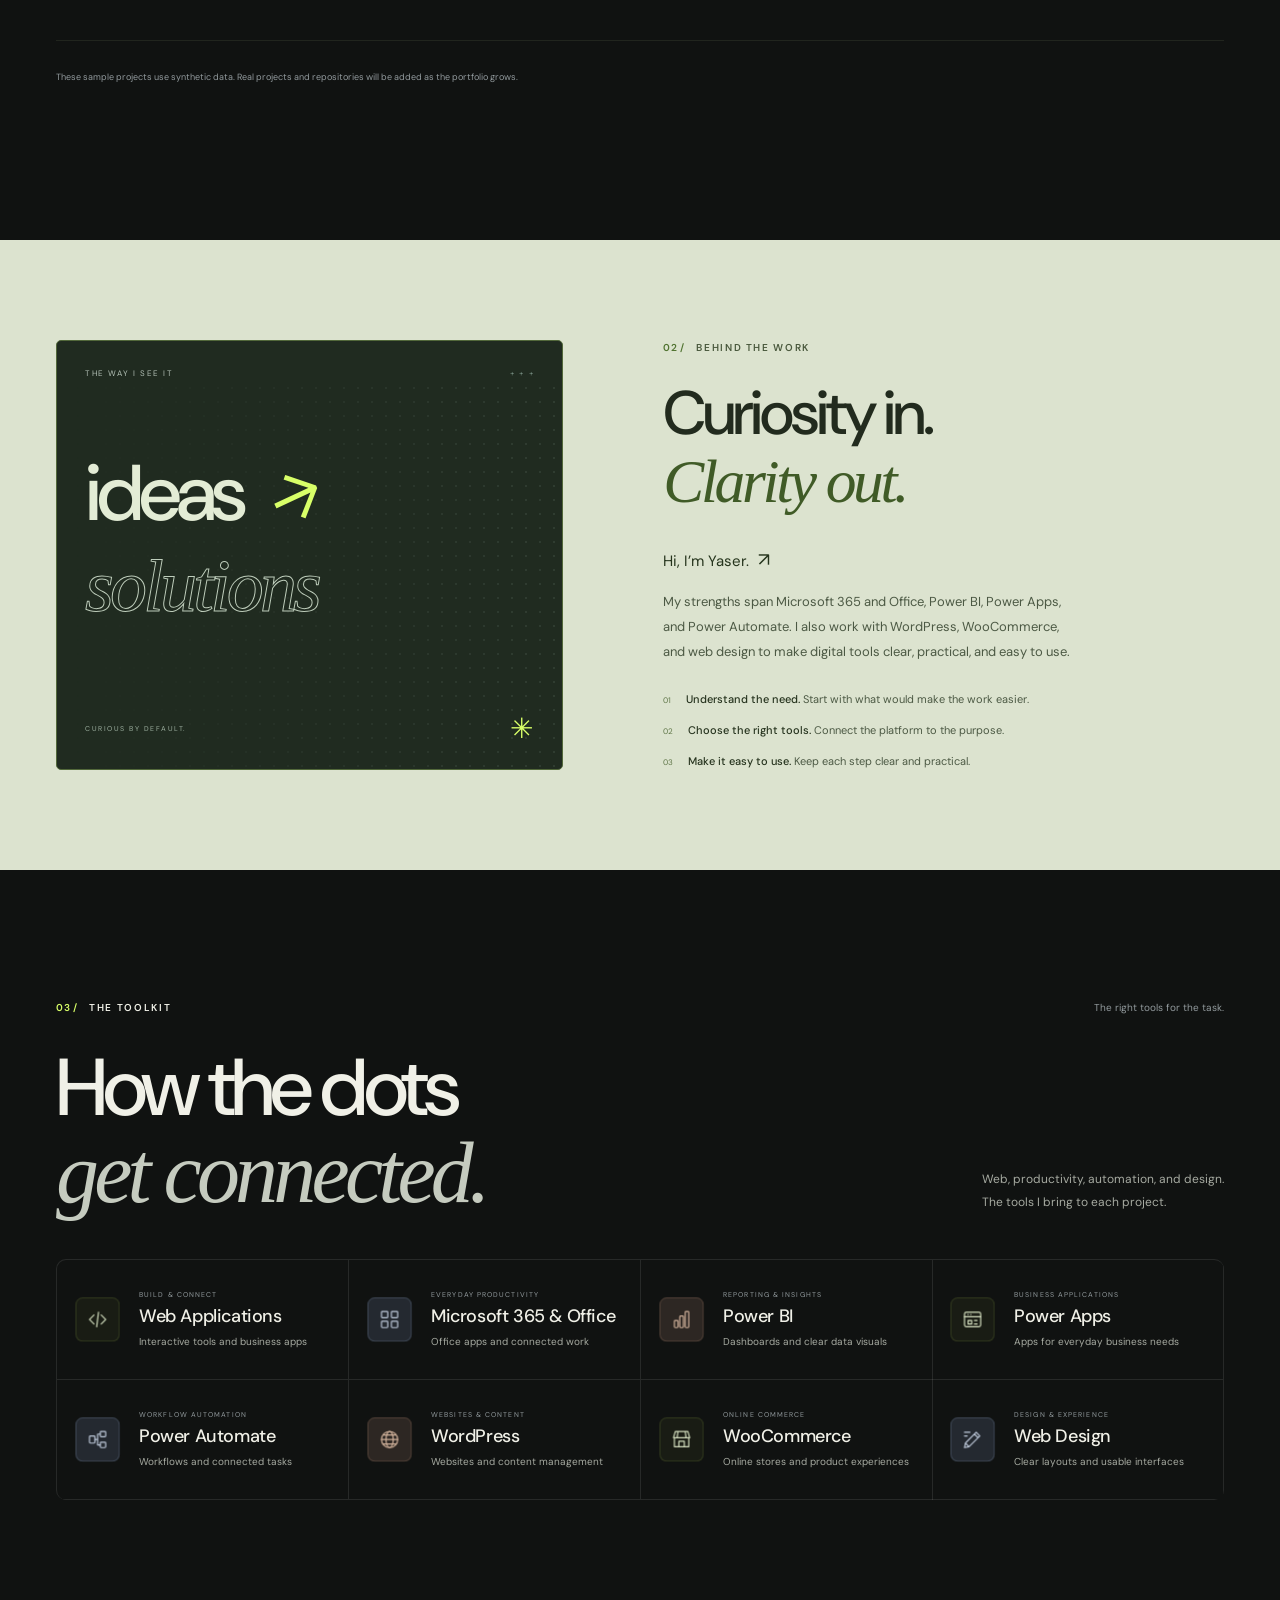
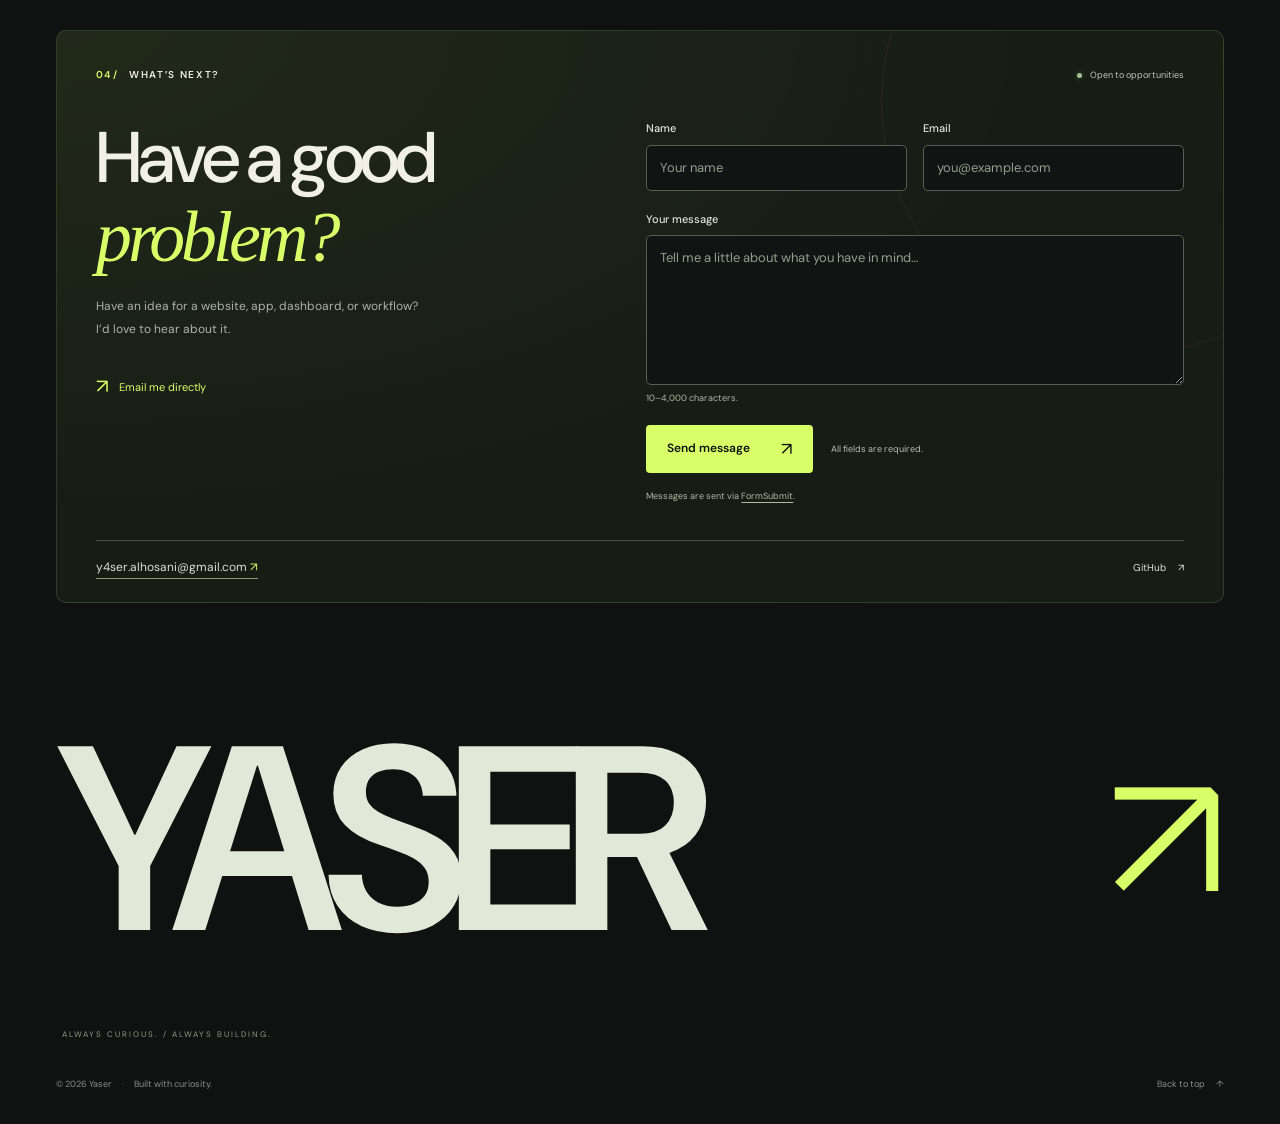
==== commit 8e655fa8: "Replace 3D sculpture with interactive kinetic dot artwork" ====
--- a/index.html
+++ b/index.html
@@ -42,15 +42,15 @@
         <div class="hero-note"><span class="note-line"></span><span>Web, workflows, and data working together.</span></div>
       </div>
       <div class="hero-visual">
-        <div class="scene-edition" aria-hidden="true"><span class="scene-cross">+</span> THE SHAPE OF AN IDEA</div><div class="scene-orbit" aria-hidden="true"><i></i></div><span class="scene-side" aria-hidden="true">YASER / DIGITAL CRAFT</span>
-        <div id="sculpture-stage" class="sculpture-stage" aria-hidden="true">
-          <div class="sculpture-glow"></div>
-          <div class="sculpture-fallback"><i></i><i></i><i></i></div>
-          <canvas id="sculpture-canvas"></canvas>
-          <div class="sculpture-shadow"></div>
+        <div class="scene-edition" aria-hidden="true"><span class="scene-cross">+</span> SIGNALS / GENERATIVE STUDY</div><span class="scene-side" aria-hidden="true">YASER / DIGITAL CRAFT</span>
+        <div id="signal-stage" class="signal-stage" aria-hidden="true">
+          <div class="signal-glow"></div>
+          <div class="signal-fallback"></div>
+          <canvas id="signal-canvas"></canvas>
+
         </div>
-        <div class="scene-coordinate" aria-hidden="true"><span id="form-coordinate">01 / CONNECTION</span><span class="scene-hint">MOVE TO EXPLORE ↗</span></div>
-        <div class="form-console" aria-label="Explore the 3D sculpture" hidden><div class="form-console-heading"><span>AN IDEA, IN THREE FORMS</span><button type="button" id="structure-toggle" aria-pressed="false">Wireframe <span aria-hidden="true">↗</span></button></div><div class="form-choices" role="group" aria-label="Sculpture form"><button type="button" data-form="connect" aria-pressed="true"><span>01</span> Connect</button><button type="button" data-form="create" aria-pressed="false"><span>02</span> Create</button><button type="button" data-form="explore" aria-pressed="false"><span>03</span> Explore</button></div><p id="form-description" aria-live="polite">Different ideas. One connected system.</p></div>
+        <div class="scene-coordinate" aria-hidden="true"><span id="form-coordinate">01 / FLOW</span><span class="scene-hint">MOVE TO EXPLORE ↗</span></div>
+        <div class="form-console" aria-label="Explore the interactive artwork" hidden><div class="form-console-heading"><span>A LIVING SIGNAL</span><button type="button" id="structure-toggle" aria-pressed="false">Trace <span aria-hidden="true">↗</span></button></div><div class="form-choices" role="group" aria-label="Artwork pattern"><button type="button" data-form="connect" aria-pressed="true"><span>01</span> Flow</button><button type="button" data-form="create" aria-pressed="false"><span>02</span> Grid</button><button type="button" data-form="explore" aria-pressed="false"><span>03</span> Orbit</button></div><p id="form-description" aria-live="polite">A living field. Move your cursor through it.</p></div>
         <svg class="creative-seal" viewBox="0 0 120 120" aria-hidden="true"><defs><path id="seal-circle" d="M60,60 m-43,0 a43,43 0 1,1 86,0 a43,43 0 1,1 -86,0"/></defs><text><textPath href="#seal-circle" textLength="267">USEFUL · UNEXPECTED · </textPath></text><path class="seal-arrow" d="M45 75 75 45M45 45h30v30"/></svg>
         <details class="data-lab" id="data-lab">
           <summary><span><i aria-hidden="true"></i> ANALYTICS PLAYGROUND</span><span class="lab-action">OPEN STUDY <b aria-hidden="true">↗</b></span></summary>
--- a/experience.css
+++ b/experience.css
@@ -96,16 +96,16 @@
   z-index:2;
 }
 .scene-cross { color:var(--orange); font-size:20px; font-weight:300; }
-.sculpture-stage { position:absolute; inset:35px -25px 20px -45px; }
-#sculpture-canvas { display:block; width:100%; height:100%; position:relative; z-index:1; pointer-events:none; }
-.sculpture-glow {
+.signal-stage { position:absolute; inset:35px -25px 20px -45px; }
+#signal-canvas { display:block; width:100%; height:100%; position:relative; z-index:1; pointer-events:none; }
+.signal-glow {
   position:absolute;
   inset:10% 3%;
   border-radius:50%;
   background:radial-gradient(ellipse,#ff995d1a,transparent 63%);
   filter:blur(12px);
 }
-.sculpture-shadow {
+.signal-shadow {
   position:absolute;
   bottom:2%;
   left:18%;
@@ -115,8 +115,8 @@
   background:radial-gradient(ellipse,#000c,transparent 70%);
   filter:blur(7px);
 }
-.sculpture-fallback { position:absolute; width:64%; aspect-ratio:1; top:16%; left:18%; perspective:900px; }
-.sculpture-fallback i {
+.signal-fallback { position:absolute; width:64%; aspect-ratio:1; top:16%; left:18%; perspective:900px; }
+.signal-fallback i {
   position:absolute;
   inset:0;
   border:clamp(22px,4vw,50px) solid #b0aba6;
@@ -127,9 +127,9 @@
   box-shadow:inset 3px 3px 15px #fff4,12px 10px 35px #0005;
   transform:rotateX(54deg) rotateY(20deg) rotateZ(-35deg);
 }
-.sculpture-fallback i:nth-child(2) { transform:rotateX(5deg) rotateY(55deg) rotateZ(30deg); }
-.sculpture-fallback i:nth-child(3) { transform:rotateX(-50deg) rotateY(-35deg) rotateZ(25deg); }
-.sculpture-stage.webgl-ready .sculpture-fallback { display:none; }
+.signal-fallback i:nth-child(2) { transform:rotateX(5deg) rotateY(55deg) rotateZ(30deg); }
+.signal-fallback i:nth-child(3) { transform:rotateX(-50deg) rotateY(-35deg) rotateZ(25deg); }
+.signal-stage.signal-ready .signal-fallback { display:none; }
 .scene-coordinate {
   position:absolute;
   right:45px;
@@ -344,7 +344,7 @@
   .hero h1 { font-size:94px; }
   .hero-intro { max-width:320px; font-size:13px; }
   .hero-visual { right:-25px; top:0; height:640px; }
-  .sculpture-stage { inset:40px -10px 35px -25px; }
+  .signal-stage { inset:40px -10px 35px -25px; }
   .scene-edition { right:18px; font-size:7px; }
   .scene-coordinate { top:495px; right:10px; gap:12px; font-size:6px; }
   .scene-hint { font-size:5px; }
@@ -382,7 +382,7 @@
   .hero-actions { margin-top:26px; }
   .hero-note { font-size:8px; margin-top:24px; }
   .hero-visual { position:relative; width:100%; max-width:500px; right:auto; top:auto; height:500px; margin:12px auto 0; }
-  .sculpture-stage { inset:-10px -28px 8px; }
+  .signal-stage { inset:-10px -28px 8px; }
   .scene-edition { right:0; top:0; font-size:7px; }
   .scene-coordinate { top:392px; left:0; right:0; justify-content:space-between; font-size:6px; }
   .scene-hint { font-size:0; }
@@ -432,7 +432,7 @@
   .hero-visual { height:440px; margin-top:18px; }
   .scene-coordinate { top:332px; }
   .creative-seal { top:252px; right:-2px; width:72px; }
-  .sculpture-stage { inset:-5px -25px 12px; }
+  .signal-stage { inset:-5px -25px 12px; }
   .hero-intro { max-width:315px; }
   .data-lab { bottom:18px; }
   .section-heading h2 { font-size:43px; }
@@ -499,8 +499,8 @@
 .button-primary:hover { background:#e5ff98; color:#101211; }
 .hero .availability { background:#d8ff6809; border-color:#d8ff683d; }
 .hero-visual { right:-28px; width:62%; height:750px; top:0; }
-.sculpture-stage { inset:55px -30px 155px -25px; }
-.sculpture-glow { background:radial-gradient(ellipse,#d8ff6812,transparent 67%); }
+.signal-stage { inset:55px -30px 155px -25px; }
+.signal-glow { background:radial-gradient(ellipse,#d8ff6812,transparent 67%); }
 .scene-edition { right:36px; top:30px; color:#c2c7b3; }
 .scene-side { position:absolute; right:15px; top:260px; writing-mode:vertical-rl; color:#a0a694; font-size:7px; letter-spacing:2px; }
 .scene-orbit { position:absolute; inset:105px -20px 230px -15px; border:1px solid #d8ff682f; border-radius:50%; transform:rotateX(63deg) rotateZ(-28deg); pointer-events:none; }
@@ -602,7 +602,7 @@
   .hero { min-height:830px; }
   .hero h1 { font-size:clamp(110px,13.5vw,150px); letter-spacing:-7px; }
   .hero-visual { width:61%; right:-12px; height:735px; }
-  .sculpture-stage { inset:65px -35px 160px -50px; }
+  .signal-stage { inset:65px -35px 160px -50px; }
   .scene-coordinate { left:10px; right:12px; top:508px; }
   .form-console,.data-lab { right:10px; width:310px; }
   .form-console { bottom:72px; }
@@ -618,7 +618,7 @@
   .hero h1 { font-size:clamp(100px,13.1vw,125px); letter-spacing:-6px; }
   .hero-intro { max-width:300px; font-size:13px; }
   .hero-visual { height:700px; top:10px; }
-  .sculpture-stage { inset:55px -35px 170px -35px; }
+  .signal-stage { inset:55px -35px 170px -35px; }
   .form-console,.data-lab { width:270px; right:0; }
   .scene-coordinate { top:478px; right:0; }
   .scene-edition { right:0; }
@@ -639,7 +639,7 @@
   .hero-asterisk { font-size:.42em; margin-left:.28em; }
   .hero-intro { max-width:350px; font-size:14px; margin-top:30px; }
   .hero-visual { position:relative; top:auto; right:auto; width:100%; height:600px; margin-top:32px; }
-  .sculpture-stage { inset:15px -30px 160px; }
+  .signal-stage { inset:15px -30px 160px; }
   .scene-edition { top:0; }
   .scene-side { top:140px; font-size:6px; }
   .scene-orbit { inset:80px -10px 240px; }
@@ -681,7 +681,7 @@
   .hero-asterisk { margin-left:.22em; }
   .hero-intro { font-size:13px; }
   .hero-visual { height:565px; margin-top:30px; }
-  .sculpture-stage { inset:5px -25px 150px; }
+  .signal-stage { inset:5px -25px 150px; }
   .scene-coordinate { top:390px; }
   .scene-orbit { inset:65px -10px 230px; }
   .scene-side { top:125px; }
@@ -706,4 +706,10 @@
   .form-console-heading { margin-bottom:4px; }
 }
 
-.sculpture-fallback i { border-top-color:#e1e9dc; border-right-color:#d8ff68; border-bottom-color:#4a5f35; }
+.signal-fallback i { border-top-color:#e1e9dc; border-right-color:#d8ff68; border-bottom-color:#4a5f35; }
+
+/* The hero is now a flat generative dot field, with no 3D model or WebGL. */
+.signal-fallback { position:absolute; inset:12% 8%; width:auto; aspect-ratio:auto; border-radius:50%; background:radial-gradient(circle,#d8ff68 1.4px,transparent 1.7px) 0 0/13px 13px; mask-image:radial-gradient(ellipse,#000 25%,transparent 70%); }
+.signal-stage.signal-ready .signal-fallback { display:none; }
+.signal-glow { opacity:.5; }
+.scene-side { color:#7d8a70; }
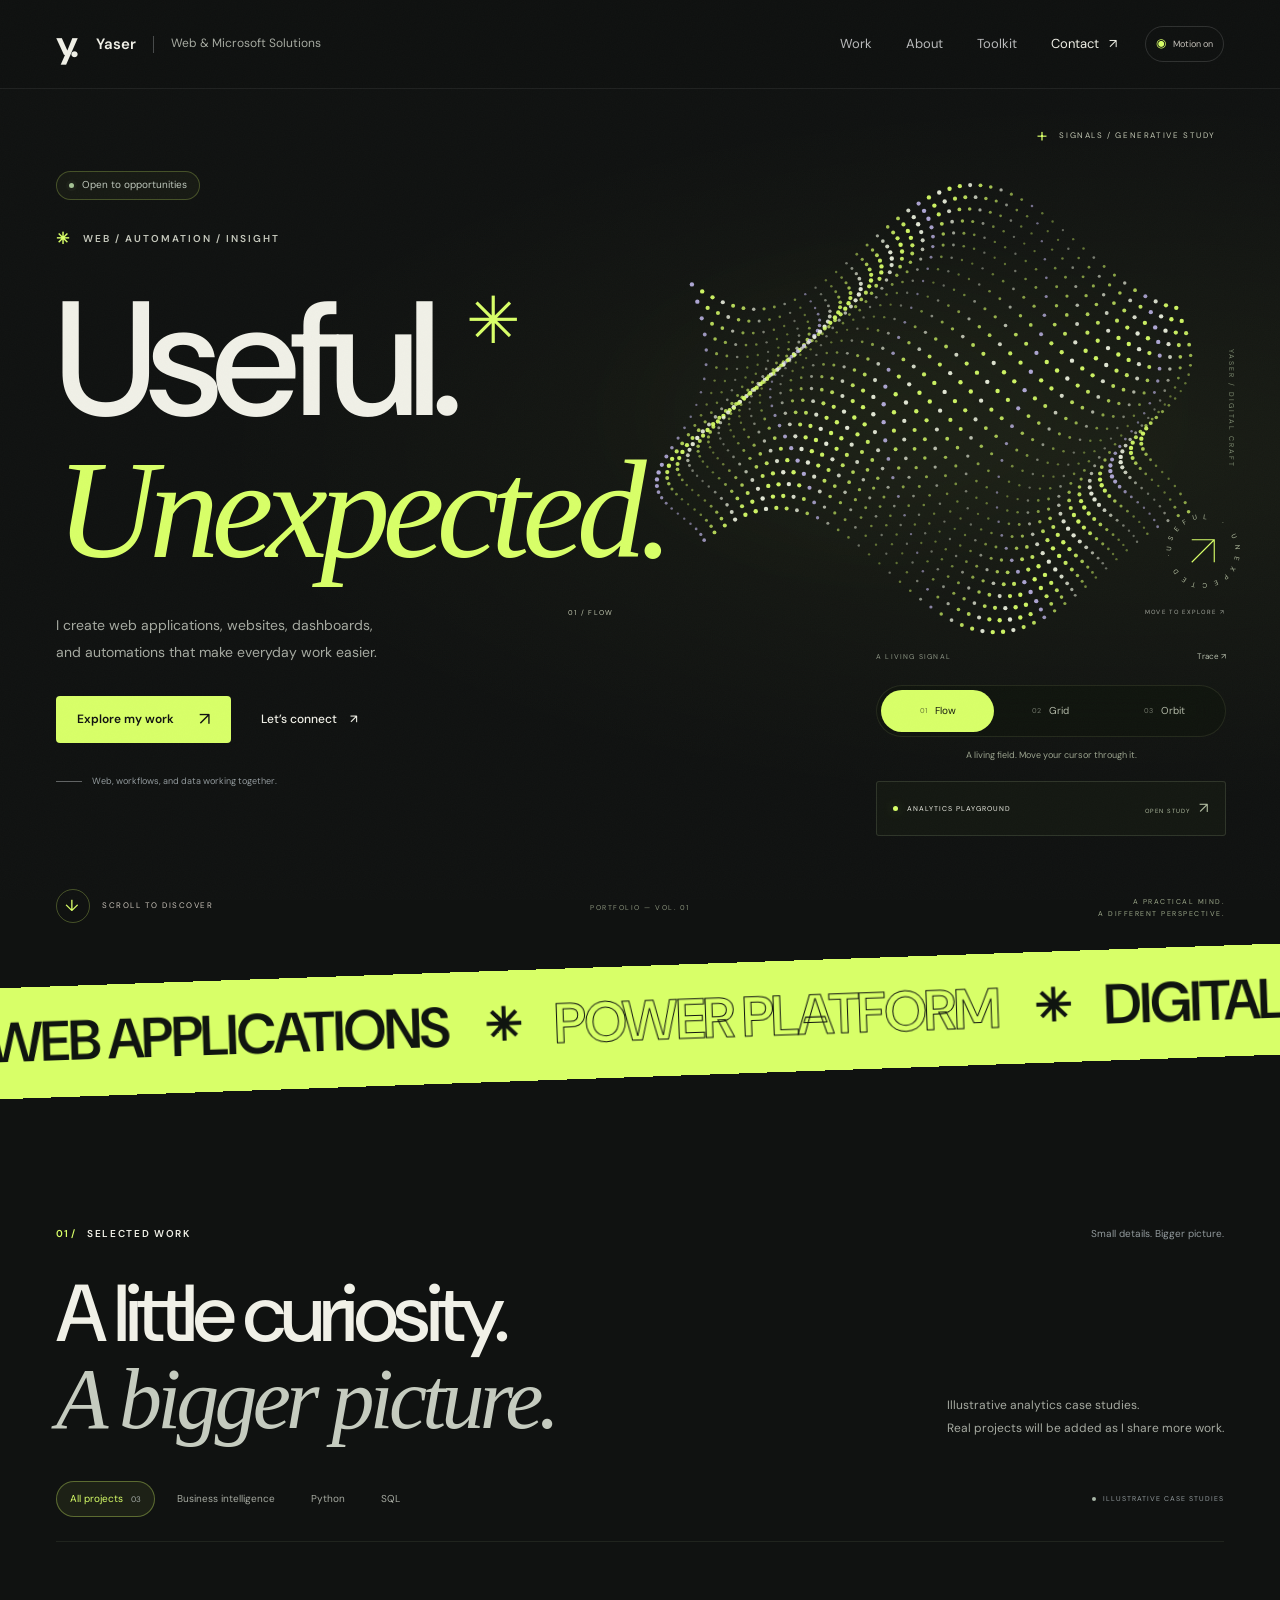
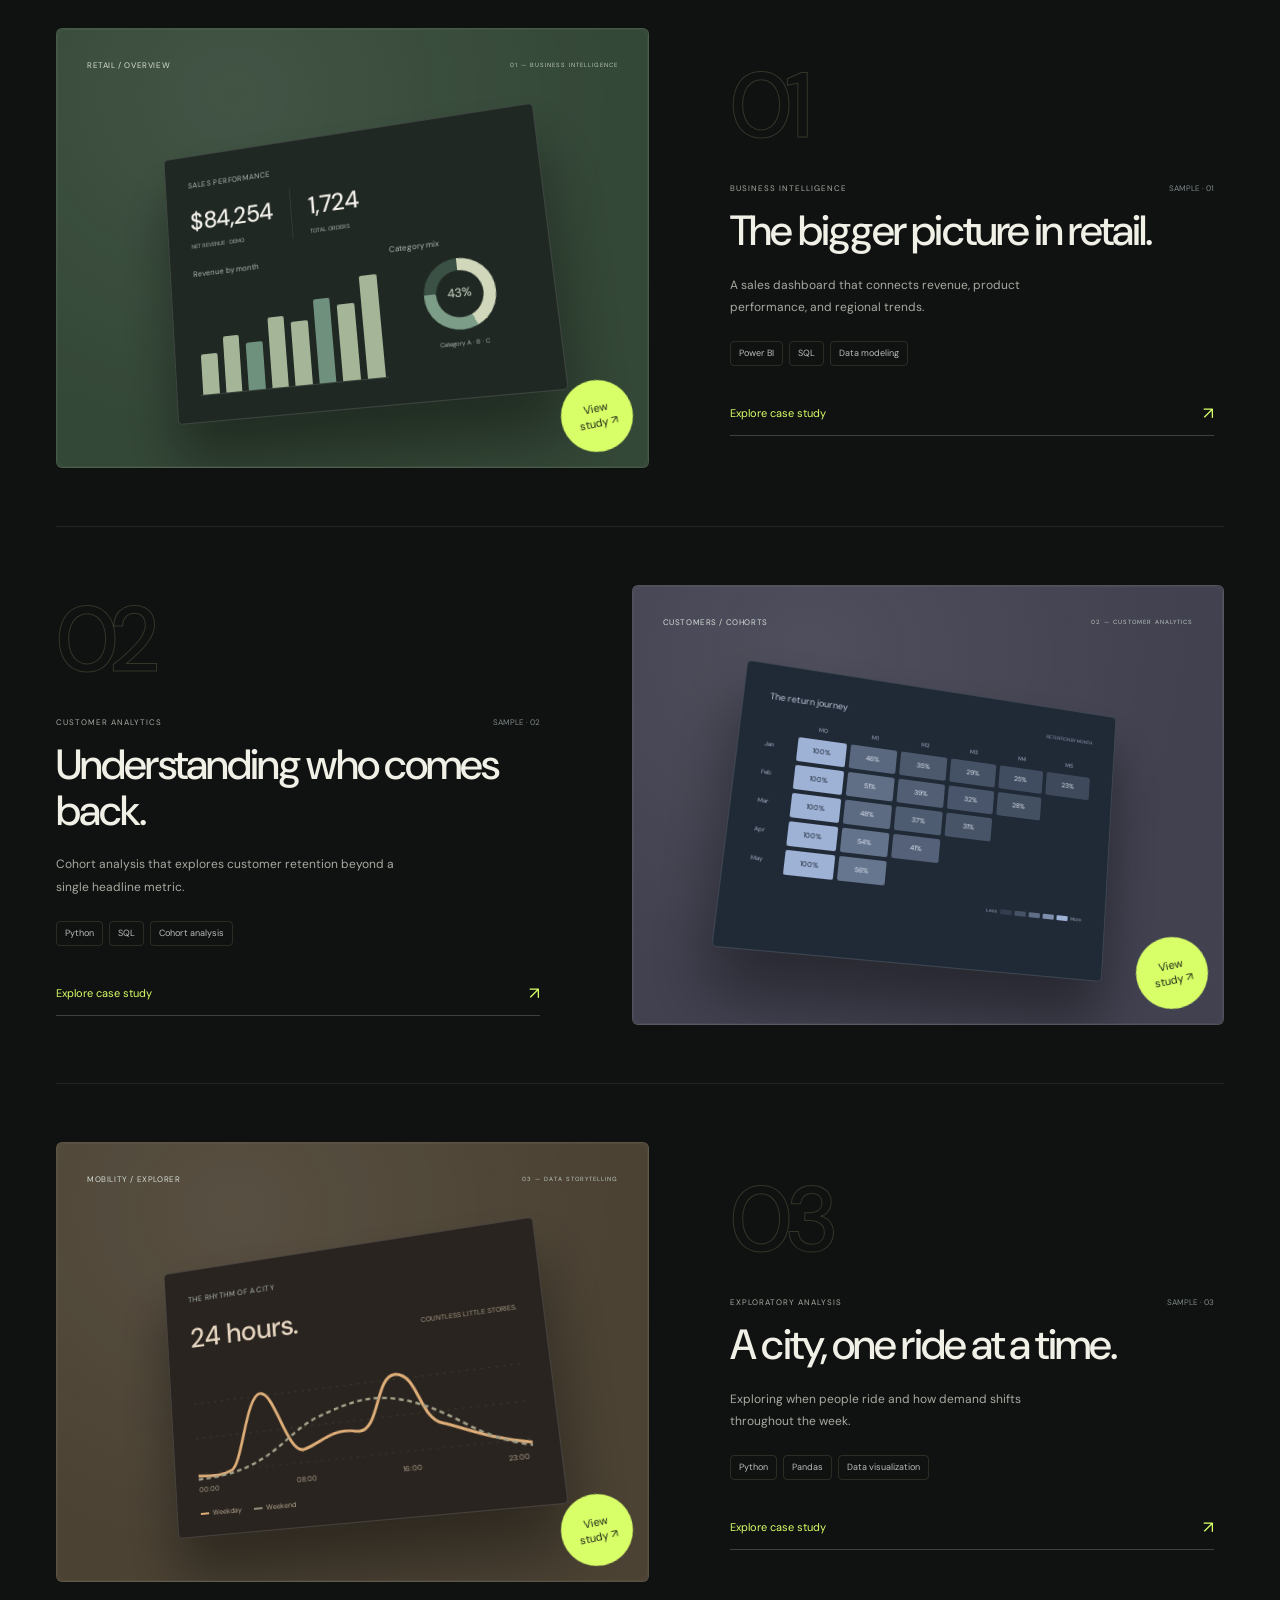
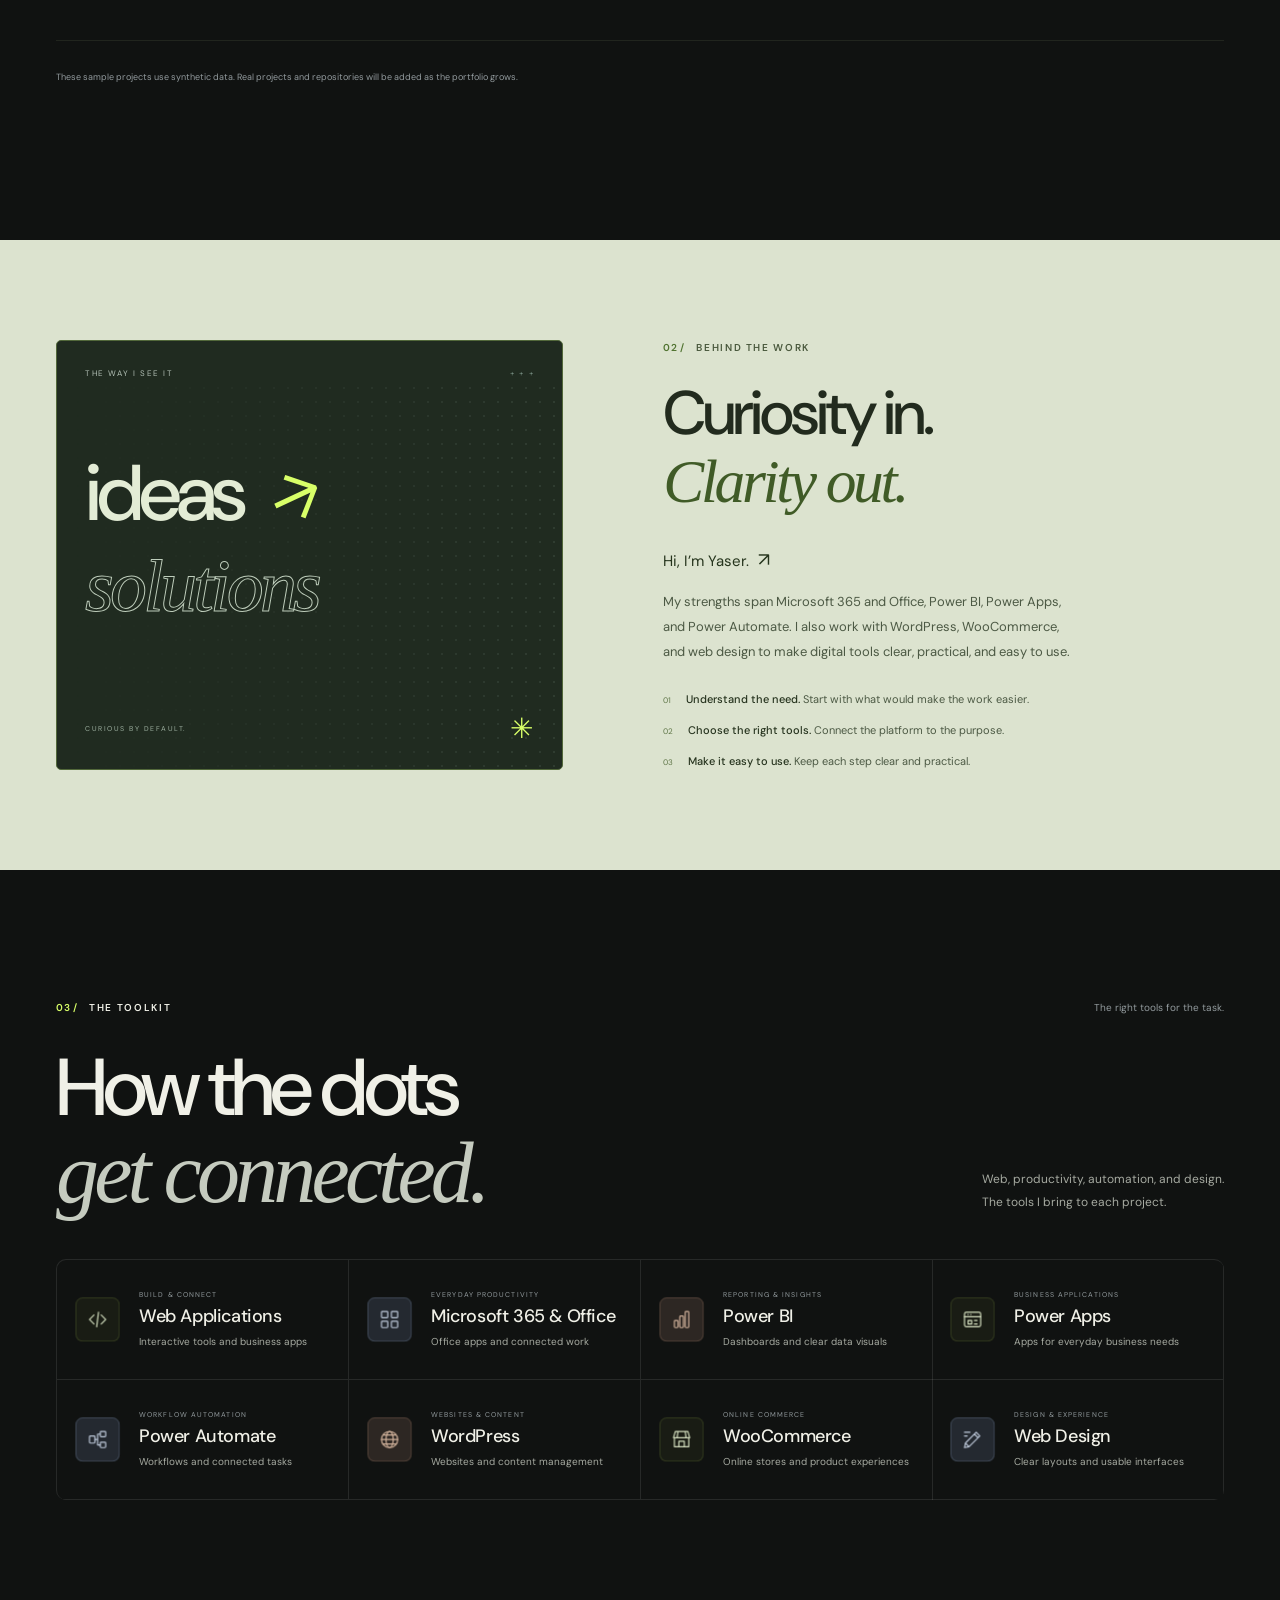
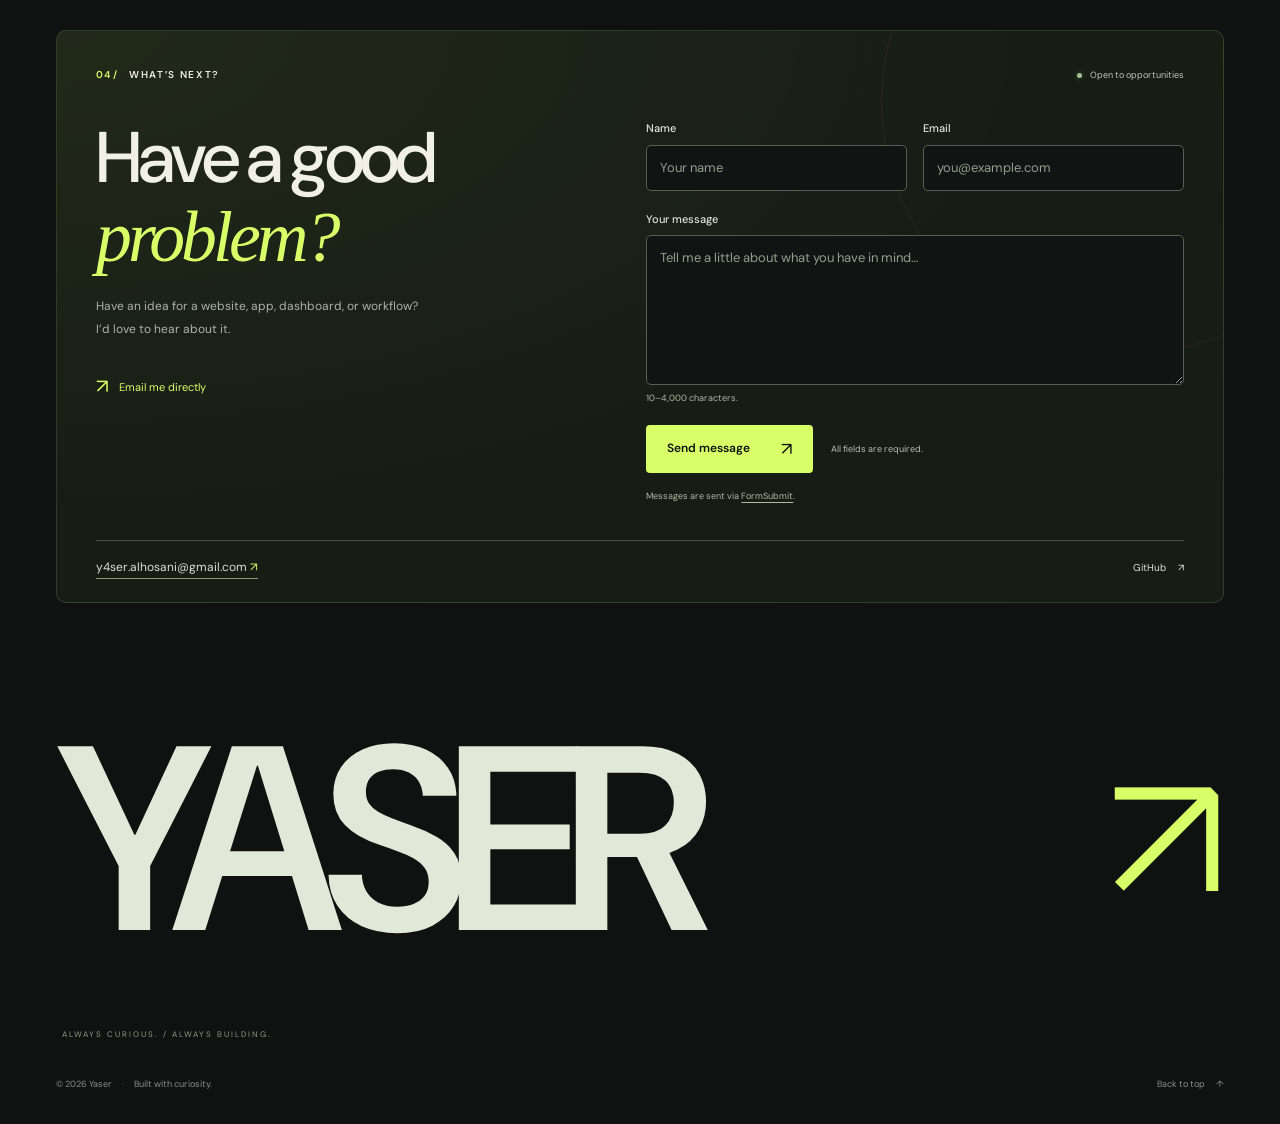
==== commit 5bf7785b: "Refresh cached artwork assets after renderer replacement" ====
--- a/index.html
+++ b/index.html
@@ -11,11 +11,11 @@
   <title>Yaser — Web &amp; Microsoft Solutions</title>
   <link rel="icon" type="image/svg+xml" href="./assets/favicon.svg">
   <link rel="stylesheet" href="./styles.css">
-  <link rel="stylesheet" href="./experience.css">
+  <link rel="stylesheet" href="./experience.css?v=signal-1">
   <script src="./portfolio.js" defer></script>
   <script src="./app.js" defer></script>
   <script src="./contact.js" defer></script>
-  <script src="./motion.js" defer></script>
+  <script src="./motion.js?v=signal-1" defer></script>
 </head>
 <body>
   <a class="skip-link" href="#main">Skip to content</a>
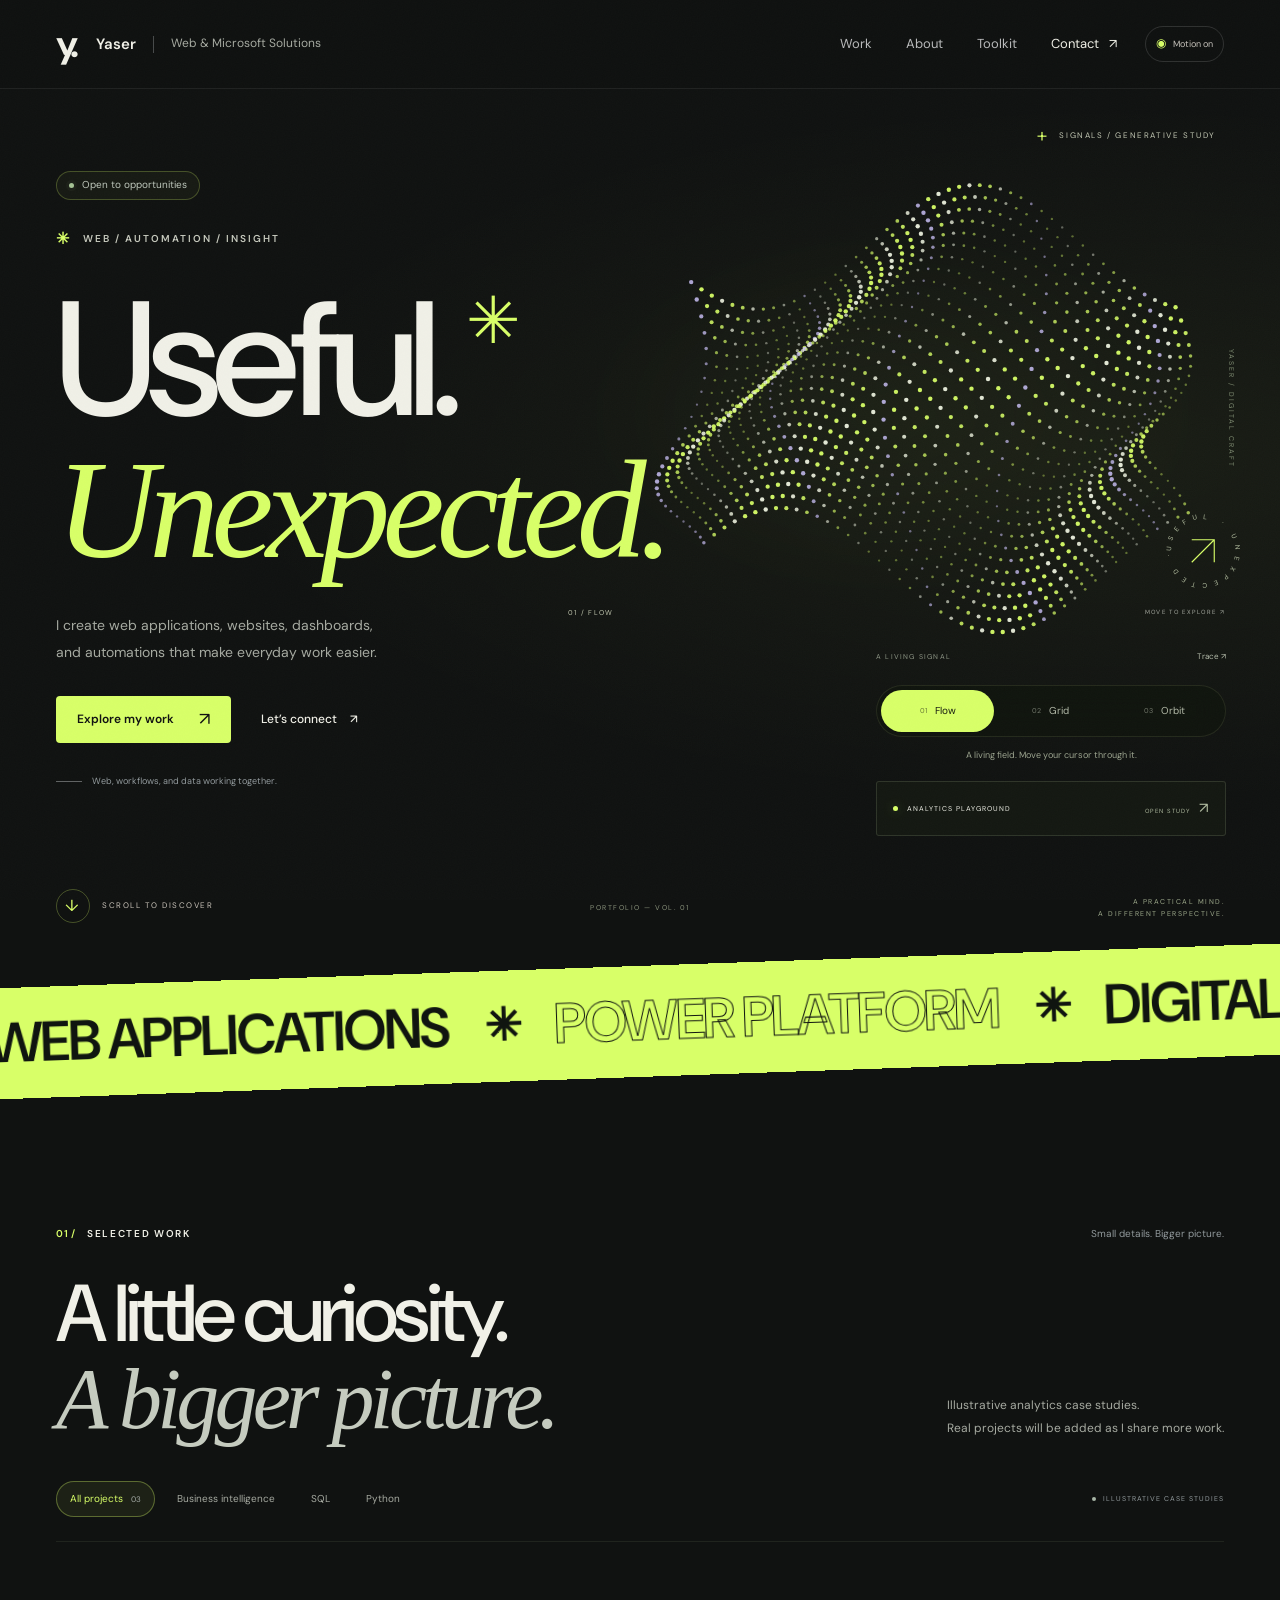
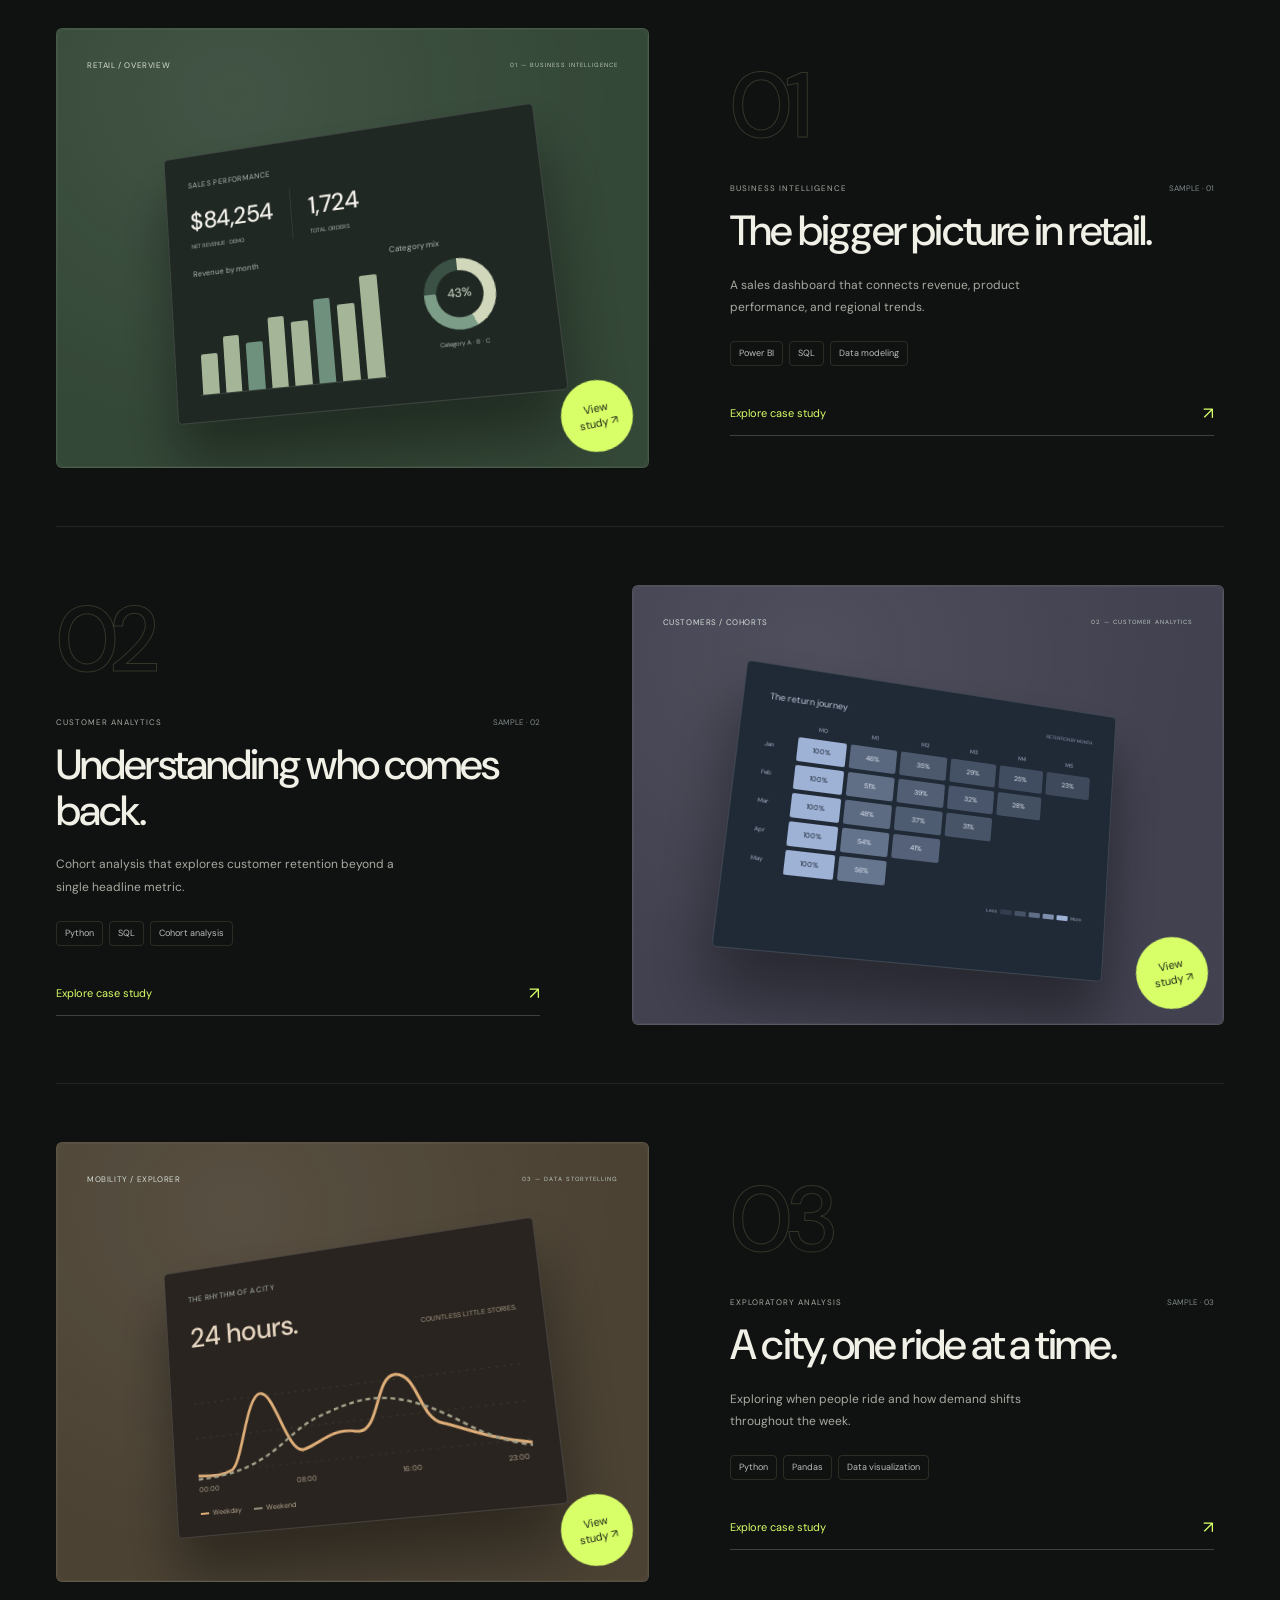
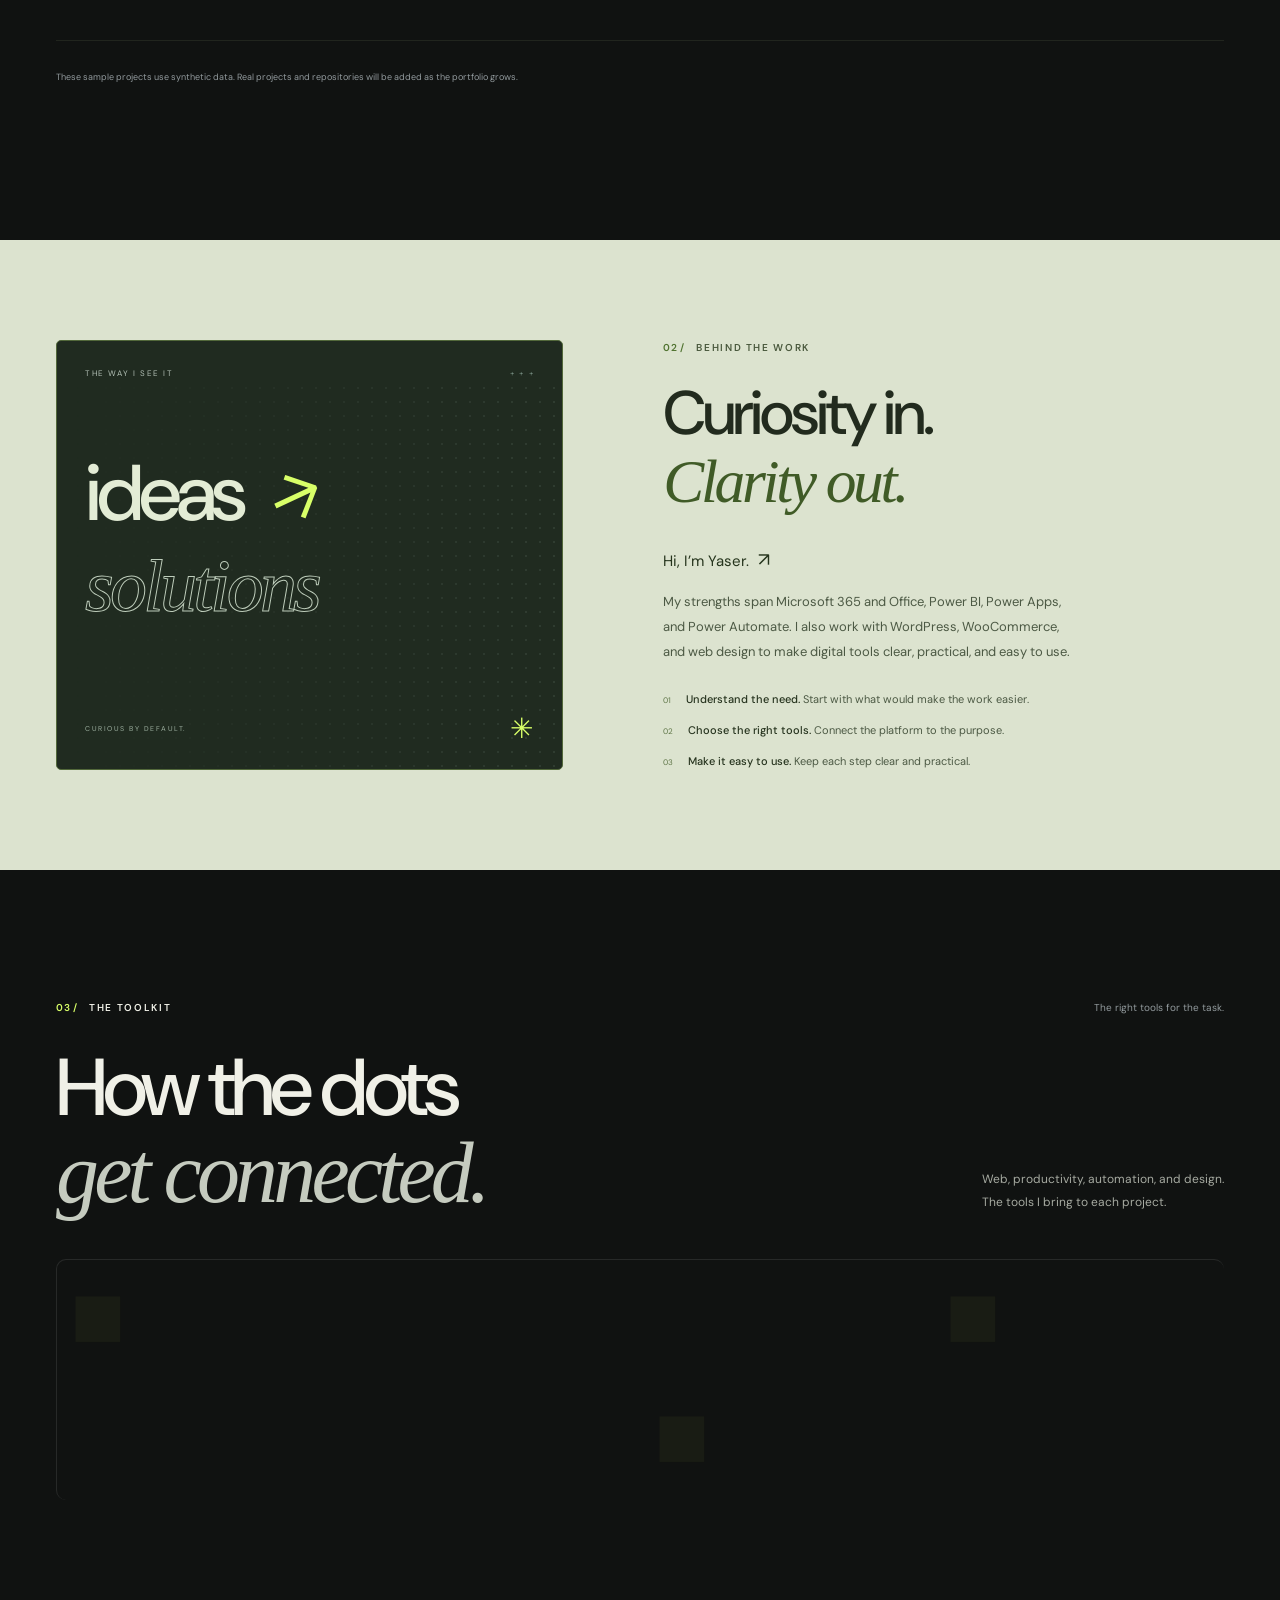
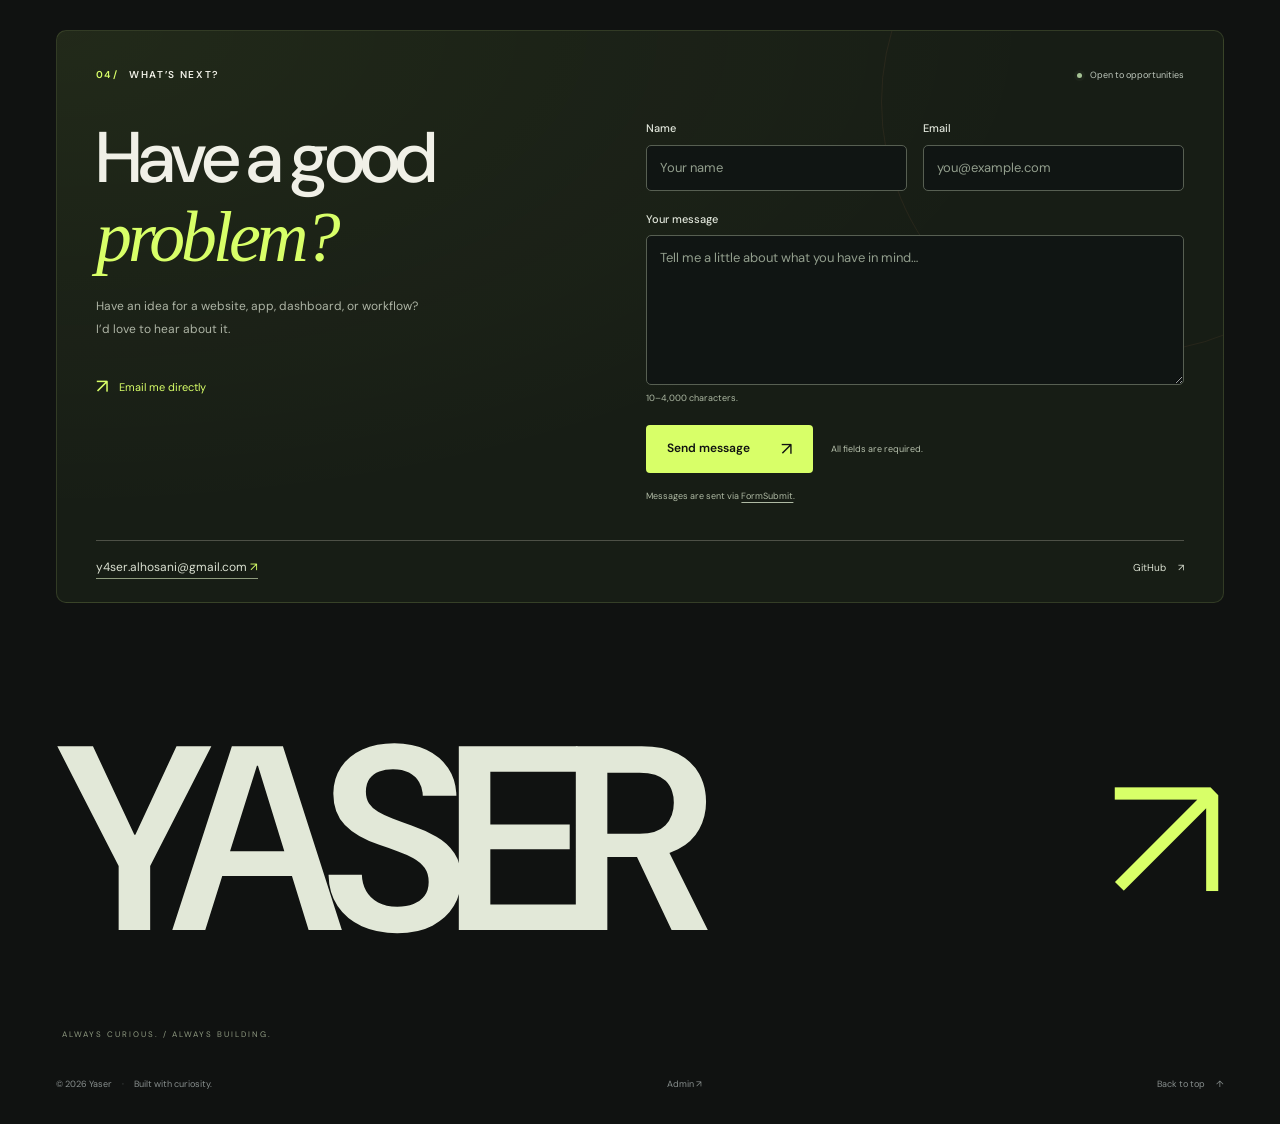
==== commit 59b9a1f8: "Add Portfolio Studio CMS with drafts previews and GitHub publishing" ====
--- a/index.html
+++ b/index.html
@@ -11,9 +11,10 @@
   <title>Yaser — Web &amp; Microsoft Solutions</title>
   <link rel="icon" type="image/svg+xml" href="./assets/favicon.svg">
   <link rel="stylesheet" href="./styles.css">
-  <link rel="stylesheet" href="./experience.css?v=signal-1">
+  <link rel="stylesheet" href="./experience.css?v=cms-1">
   <script src="./portfolio.js" defer></script>
-  <script src="./app.js" defer></script>
+  <script src="./draft-preview.js?v=cms-1" defer></script>
+  <script src="./app.js?v=cms-1" defer></script>
   <script src="./contact.js" defer></script>
   <script src="./motion.js?v=signal-1" defer></script>
 </head>
@@ -129,7 +130,7 @@
     </section>
     <a class="closing-wordmark container" href="#home" aria-label="Yaser, back to top"><span>YASER</span><span class="closing-arrow" aria-hidden="true">↗</span><small>ALWAYS CURIOUS. / ALWAYS BUILDING.</small></a>
   </main>
-  <footer class="container site-footer"><span>© <span id="current-year">2026</span> <span data-name>Yaser</span><span class="footer-dot">·</span>Built with curiosity.</span><a href="#home">Back to top <span aria-hidden="true">↑</span></a></footer>
+  <footer class="container site-footer"><span>© <span id="current-year">2026</span> <span data-name>Yaser</span><span class="footer-dot">·</span>Built with curiosity.</span><a href="./admin/">Admin ↗</a><a href="#home">Back to top <span aria-hidden="true">↑</span></a></footer>
   <dialog id="case-study" class="case-dialog" aria-labelledby="case-title"><div class="dialog-header"><a href="#work" class="dialog-brand" tabindex="-1">THE WORK / A CLOSER LOOK</a><button id="close-case" class="close-dialog" aria-label="Close case study">✕</button></div><div id="case-content"></div></dialog>
   <noscript><div class="noscript-note">Enable JavaScript to explore the interactive charts, projects, and toolkit.</div></noscript>
 </body>
--- a/experience.css
+++ b/experience.css
@@ -713,3 +713,15 @@
 .signal-stage.signal-ready .signal-fallback { display:none; }
 .signal-glow { opacity:.5; }
 .scene-side { color:#7d8a70; }
+
+.web-visual { background:linear-gradient(135deg,#294034,#172b23); }
+.web-window { margin:40px auto 0; max-width:370px; border:1px solid #d8ff6844; background:#102218; border-radius:8px; overflow:hidden; box-shadow:0 35px 50px #0005; transform:rotate(-5deg); }
+.web-window-bar { display:flex; gap:5px; padding:12px; border-bottom:1px solid #d8ff6822; }
+.web-window-bar i { width:5px; height:5px; border-radius:50%; background:#d8ff6866; }
+.web-window-body { padding:25px; }
+.web-window-body>span { font-size:7px; letter-spacing:2px; color:#a4b88f; }
+.web-window-body strong { display:block; font-size:42px; line-height:.95; font-weight:500; letter-spacing:-2px; margin-block:22px; color:#d8ff68; }
+.web-window-button { font-size:7px; color:#dce8cd; border:1px solid #d8ff6844; padding:8px 13px; width:max-content; }
+.project-filters { flex-wrap:wrap; }
+.draft-preview-banner { position:relative; padding:9px 14px; text-align:center; background:#d8ff68; color:#15200c; font-size:10px; letter-spacing:1px; z-index:100; }
+@media(max-width:400px) { .web-window { margin-top:20px; } .web-window-body { padding:18px; } .web-window-body strong { font-size:34px; margin-block:15px; } }
